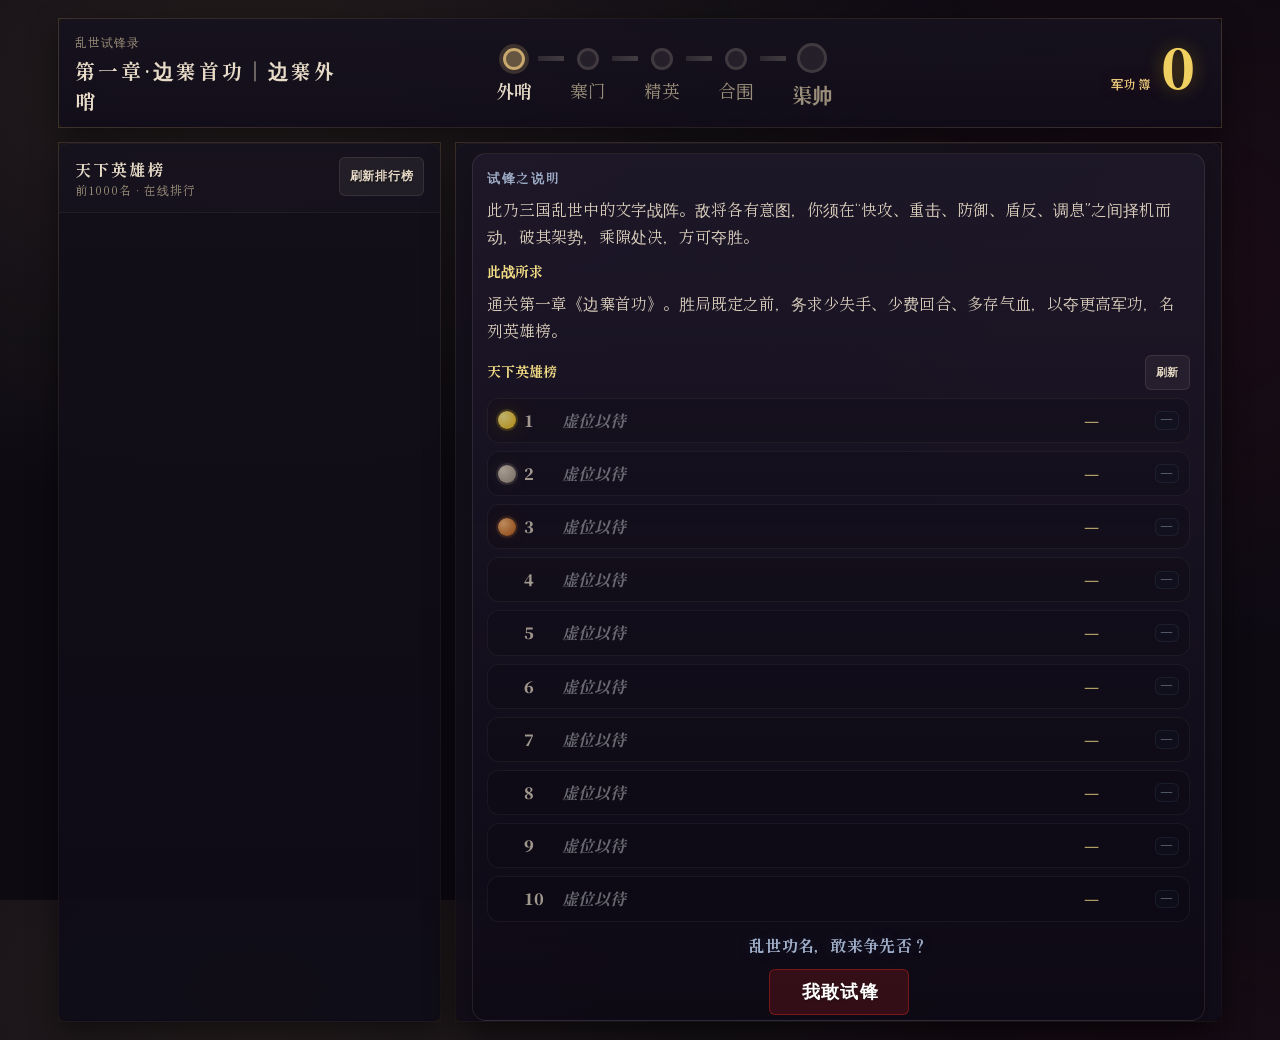
==== battle-game/index.html @ e7fe1e15 "chore: move game into battle-game/, remove rar and root soul system files Made-with: Cursor" ====
<!doctype html>
<html lang="zh-Hans">
  <head>
    <meta charset="UTF-8" />
    <meta name="viewport" content="width=device-width, initial-scale=1.0" />
    <title>第一章·边寨首功</title>
    <link rel="preconnect" href="https://fonts.googleapis.com">
    <link rel="preconnect" href="https://fonts.gstatic.com" crossorigin>
    <link href="https://fonts.googleapis.com/css2?family=Shippori+Mincho:wght@400;500;600;700;800&family=Zen+Antique+Soft&family=Noto+Serif+JP:wght@400;500;600;700;900&display=swap" rel="stylesheet">
    <link rel="stylesheet" href="./style.css" />
  </head>
  <body>
    <div class="app">
      <header class="topbar">
        <div class="topbar-row topbar-row--main">
          <div class="title">
            <div class="kicker">乱世试锋录</div>
            <div id="pageTitle" class="h1">第一章·边寨首功</div>
          </div>
          <div class="topbar-roadmap-merit">
            <nav id="chapterRoadmap" class="chapter-roadmap" aria-label="战斗进度"></nav>
            <div id="runMeritWidget" class="run-merit-widget" aria-live="polite">
              <span class="run-merit-kicker">军功簿</span>
              <span id="runMeritValue" class="run-merit-value">0</span>
              <div id="runMeritHint" class="run-merit-hint" aria-hidden="true"></div>
            </div>
          </div>
        </div>
      </header>

      <!-- 剧情/目标已取消：只保留战斗与成长 -->

      <!-- 标题栏下方的“推进/成长模块”已取消；成长按钮改放在战斗信息内 -->

      <main class="main">
        <section class="left-col" id="leftCol">
          <section class="panel">
            <div class="panel-header panel-header--intro-hero-actions">
              <div class="panel-header-text">
                <div id="battleLogPanelTitle" class="panel-title">阵前纪事</div>
                <div id="battleLogPanelSubtitle" class="panel-subtitle">刀兵往来，瞬息可变</div>
              </div>
              <div class="intro-hero-actions">
                <button
                  id="btnIntroHeroLocate"
                  type="button"
                  class="btn btn-secondary intro-hero-locate"
                  title="重新打开游戏主页以拉取最新排行榜"
                  hidden
                >
                  刷新排行榜
                </button>
                <div id="introHeroLocateMsg" class="intro-hero-locate-msg" aria-live="polite"></div>
              </div>
            </div>
            <div id="battleLog" class="scrollbox" aria-live="polite"></div>
          </section>

          <section id="settlePanelSection" class="panel panel--settle-split">
            <div class="panel-header">
              <div id="settleLogPanelTitle" class="panel-title">战后军报</div>
              <div id="settleLogPanelSubtitle" class="panel-subtitle">功过赏罚</div>
            </div>
            <div class="settle-split">
              <div id="settleLog" class="scrollbox settle-log-half"></div>
              <div class="settle-rank-half">
                <div class="settle-rank-head">
                  <div class="settle-rank-title">天下英雄榜</div>
                </div>
                <div id="settleRank" class="scrollbox settle-rank-list"></div>
              </div>
            </div>
          </section>
        </section>

        <section class="right-col">
          <section id="battleInfoPanel" class="panel battle-info-panel">
            <div
              id="meritGradeUpgradeBanner"
              class="merit-grade-upgrade-banner"
              hidden
              aria-hidden="true"
              role="status"
            ></div>
            <div class="panel-header">
              <div class="panel-title">阵前形势</div>
              <div class="panel-subtitle" id="turnInfo"></div>
            </div>

            <!-- 战功关：战斗中固定显示本战回合；胜利 ending 时兼作飞点读数 -->
            <div id="endingMeritTicker" class="ending-merit-ticker" hidden aria-hidden="true">
              <div class="ending-merit-ticker__row">
                <span class="ending-merit-ticker__label">本战</span>
                <span id="endingMeritFlyAnchor" class="ending-merit-ticker__val-wrap">
                  <span id="endingMeritBattleTurn" class="ending-merit-ticker__val" aria-live="polite">—</span>
                </span>
              </div>
            </div>

            <!-- 第一章通关后：胜利条置于标题下，其下为内嵌结算（替代原全屏战功浮层） -->
            <div id="chapterSettleStack" class="chapter-settle-stack" hidden aria-hidden="true">
              <div id="chapterSettleVictory" class="chapter-settle-victory">
                <div class="chapter-settle-victory-card">
                  <div class="win-accent-bar"></div>
                  <div class="win-kicker">VICTORY</div>
                  <div class="win-text">此战得胜</div>
                </div>
              </div>
              <div id="chapterSettleBody" class="chapter-settle-body">
                <!-- 战功评级 + 此战得分：单卡包裹 -->
                <div id="chapterSettleScoreRow" class="chapter-settle-merit-card">
                  <div id="chapterSettleMeritHero" class="chapter-settle-merit-hero" aria-label="战功评价结果"></div>
                  <div class="chapter-settle-merit-card__score-row">
                    <div class="chapter-settle-score-block">
                      <span class="chapter-settle-label">此战得分</span>
                      <div id="chapterSettleScoreHintWrap" class="chapter-settle-score-hint" hidden aria-live="polite">
                        <span id="chapterSettleScoreHintPrimary" class="chapter-settle-score-hint-primary"></span>
                        <span id="chapterSettleScoreHintBonus" class="chapter-settle-score-hint-bonus" hidden></span>
                      </div>
                    </div>
                    <span id="chapterSettleMeritFlyAnchor" class="chapter-settle-score-fly-anchor">
                      <strong id="chapterSettleScoreVal" class="chapter-settle-score-val">—</strong>
                    </span>
                  </div>
                </div>
                <!-- 武魂（武将名与列传气质） -->
                <div class="chapter-settle-hero chapter-settle-soul-layer" id="chapterSettleHeroBlock"></div>
                <div class="chapter-settle-actions">
                  <button type="button" id="btnChapterSettleReplay" class="btn btn-offense">再战一次</button>
                  <button type="button" id="btnChapterSettleRename" class="btn btn-secondary" title="修改在英雄榜上的昵称">
                    我想改名
                  </button>
                </div>
              </div>
            </div>

            <div id="resolutionLayer" class="resolution-layer" hidden aria-hidden="true">
              <div id="resolutionPrimary" class="resolution-primary">
                <div id="playerActionCapsule" class="resolution-capsule resolution-capsule--player"></div>
                <div id="enemyActionCapsule" class="resolution-capsule resolution-capsule--enemy"></div>
                <div id="resolutionBurst" class="resolution-burst" aria-hidden="true"></div>
                <div id="resolutionLabel" class="resolution-label"></div>
              </div>
              <div id="resolutionSecondary" class="resolution-secondary"></div>
            </div>
            <div id="battleMeritFxLayer" class="battle-merit-fx-layer" hidden aria-hidden="true">
              <div id="battleMeritJudgement" class="battle-merit-judgement"></div>
              <div id="battleMeritDelta" class="battle-merit-delta"></div>
              <div id="battleMeritBreakdown" class="battle-merit-breakdown" aria-hidden="true"></div>
              <div id="battleMeritCombo" class="battle-merit-combo"></div>
              <div id="battleMeritBurst" class="battle-merit-burst"></div>
            </div>

            <div id="introOverlay" class="intro-overlay" hidden>
              <div class="intro-overlay-inner">
                <div class="intro-title">试锋之说明</div>
                <div class="intro-body">
                  <p>此乃三国乱世中的文字战阵。敌将各有意图，你须在“快攻、重击、防御、盾反、调息”之间择机而动，破其架势，乘隙处决，方可夺胜。</p>
                  <div class="intro-sub">此战所求</div>
                  <p>通关第一章《边寨首功》。胜局既定之前，务求少失手、少费回合、多存气血，以夺更高军功，名列英雄榜。</p>
                  <div class="intro-lb-head">
                    <div class="intro-sub">天下英雄榜</div>
                    <div class="intro-lb-refresh">
                      <button
                        id="btnIntroLbRefresh"
                        type="button"
                        class="btn btn-secondary intro-lb-refresh__btn"
                        title="打开主页以更新排行榜"
                      >
                        刷新
                      </button>
                    </div>
                  </div>
                  <div id="introTop3" class="intro-top3" aria-label="英雄榜节选"></div>
                  <div class="intro-dare">乱世功名，敢来争先否？</div>
                  <div class="intro-dare-actions">
                    <button id="btnIntroDare" class="btn btn-offense intro-dare-btn" type="button">我敢试锋</button>
                    <button id="btnIntroContinue" class="btn btn-secondary intro-dare-btn" type="button" hidden>仍以旧名出战</button>
                    <button id="btnIntroNew" class="btn btn-secondary intro-dare-btn" type="button" hidden>另立名号</button>
                  </div>
                </div>
              </div>
            </div>

            <div
              id="nameDialog"
              class="name-dialog-overlay"
              hidden
              role="dialog"
              aria-modal="true"
              aria-labelledby="nameDialogTitle"
            >
              <div class="name-dialog-card">
                <div class="name-dialog-card__texture" aria-hidden="true"></div>
                <button type="button" id="nameDialogClose" class="name-dialog-close" aria-label="关闭">
                  ×
                </button>
                <header class="name-dialog-head">
                  <div class="name-dialog-kicker">名籍</div>
                  <div id="nameDialogTitle" class="name-dialog-title">请留名号</div>
                  <p id="nameDialogSub" class="name-dialog-sub">敢问壮士尊号？</p>
                </header>
                <div class="name-dialog-field">
                  <input
                    id="nameDialogInput"
                    class="name-dialog-input"
                    type="text"
                    placeholder="汉字至多 6 字，字母至多 12 个"
                  />
                </div>
                <div class="name-dialog-actions">
                  <button id="nameDialogOk" class="btn btn-offense name-dialog-ok" type="button">定名</button>
                </div>
              </div>
            </div>

            <div id="growthOverlay" class="growth-overlay" hidden>
              <div class="growth-overlay-inner">
                <div class="growth-title" id="nodeTitle"></div>
                <div class="growth-sub" id="nodeSubtitle"></div>
                <div id="nodeOptions" class="node-options"></div>
              </div>
            </div>

            <div id="battleCombatMain" class="battle-combat-main">
              <div id="battleCombatStage" class="battle-combat-stage">
            <div id="enemyRowWrap" class="enemy-row">
              <div id="enemyCardA" class="fighter-card enemy-card" role="button" tabindex="0" aria-label="选择目标：守卫刀兵甲">
                <div id="enemyRestFxOverlayA" class="rest-fx-overlay" aria-hidden="true"></div>
                <div id="enemyCardFxLayerA" class="card-fx-layer" aria-hidden="true"></div>
                <div id="enemyCardFxTokenA" class="card-fx-token" aria-hidden="true"></div>
                <span id="enemyFieldBadgeA" class="enemy-field-badge"></span>
                <div class="enemy-card-body">
                  <div class="card-title" id="enemyAName"></div>
                  <div class="meters">
                    <div class="meter">
                      <div class="meter-label">HP</div>
                      <div id="eAHpBarWrap" class="meter-bar"><div id="eAHpBar" class="meter-fill"></div></div>
                      <div id="eAHpText" class="meter-text"></div>
                    </div>
                    <div class="meter">
                      <div class="meter-label">失衡</div>
                      <div id="eAStaggerBarWrap" class="meter-bar"><div id="eAStaggerBar" class="meter-fill stagger"></div></div>
                      <div id="eAStaggerText" class="meter-text"></div>
                    </div>
                  </div>
                  <div id="eAFlags" class="flags"></div>
                  <div id="intentAInCard" class="enemy-intent"></div>
                </div>
                <div id="enemyExecuteWrapA" class="enemy-execute-overlay" hidden>
                  <button id="actExecuteA" type="button" class="btn btn-danger btn-execute-on-card">失衡已满！上前处决！</button>
                </div>
              </div>

              <div id="enemyCardB" class="fighter-card enemy-card" role="button" tabindex="0" aria-label="选择目标：守卫刀兵乙">
                <div id="enemyRestFxOverlayB" class="rest-fx-overlay" aria-hidden="true"></div>
                <div id="enemyCardFxLayerB" class="card-fx-layer" aria-hidden="true"></div>
                <div id="enemyCardFxTokenB" class="card-fx-token" aria-hidden="true"></div>
                <span id="enemyFieldBadgeB" class="enemy-field-badge"></span>
                <div class="enemy-card-body">
                  <div class="card-title" id="enemyBName"></div>
                  <div class="meters">
                    <div class="meter">
                      <div class="meter-label">HP</div>
                      <div id="eBHpBarWrap" class="meter-bar"><div id="eBHpBar" class="meter-fill"></div></div>
                      <div id="eBHpText" class="meter-text"></div>
                    </div>
                    <div class="meter">
                      <div class="meter-label">失衡</div>
                      <div id="eBStaggerBarWrap" class="meter-bar"><div id="eBStaggerBar" class="meter-fill stagger"></div></div>
                      <div id="eBStaggerText" class="meter-text"></div>
                    </div>
                  </div>
                  <div id="eBFlags" class="flags"></div>
                  <div id="intentBInCard" class="enemy-intent"></div>
                </div>
                <div id="enemyExecuteWrapB" class="enemy-execute-overlay" hidden>
                  <button id="actExecuteB" type="button" class="btn btn-danger btn-execute-on-card">失衡已满！上前处决！</button>
                </div>
                <div id="enemyWaitingOverlayB" class="enemy-waiting-overlay" aria-hidden="true">
                  <span class="enemy-waiting-overlay__label">未上场</span>
                </div>
              </div>

              <div id="enemyCardC" class="fighter-card enemy-card" hidden role="button" tabindex="0" aria-label="选择目标：敌人丙">
                <div id="enemyRestFxOverlayC" class="rest-fx-overlay" aria-hidden="true"></div>
                <div id="enemyCardFxLayerC" class="card-fx-layer" aria-hidden="true"></div>
                <div id="enemyCardFxTokenC" class="card-fx-token" aria-hidden="true"></div>
                <span id="enemyFieldBadgeC" class="enemy-field-badge"></span>
                <div class="enemy-card-body">
                  <div class="card-title" id="enemyCName"></div>
                  <div class="meters">
                    <div class="meter">
                      <div class="meter-label">HP</div>
                      <div id="eCHpBarWrap" class="meter-bar"><div id="eCHpBar" class="meter-fill"></div></div>
                      <div id="eCHpText" class="meter-text"></div>
                    </div>
                    <div class="meter">
                      <div class="meter-label">失衡</div>
                      <div id="eCStaggerBarWrap" class="meter-bar"><div id="eCStaggerBar" class="meter-fill stagger"></div></div>
                      <div id="eCStaggerText" class="meter-text"></div>
                    </div>
                  </div>
                  <div id="eCFlags" class="flags"></div>
                  <div id="intentCInCard" class="enemy-intent"></div>
                </div>
                <div id="enemyExecuteWrapC" class="enemy-execute-overlay" hidden>
                  <button id="actExecuteC" type="button" class="btn btn-danger btn-execute-on-card">失衡已满！上前处决！</button>
                </div>
              </div>
            </div>

            <div id="dividerAfterEnemies" class="battle-vs-divider" role="separator" aria-label="对阵">
              <span class="battle-vs-divider__line battle-vs-divider__line--enemy" aria-hidden="true"></span>
              <span id="battleMeritFlyAnchor" class="battle-vs-divider__fly-anchor">
                <span id="battleVsTurnLabel" class="battle-vs-divider__vs">VS</span>
              </span>
              <span class="battle-vs-divider__line battle-vs-divider__line--player" aria-hidden="true"></span>
            </div>
            <div class="action-desc" id="actionDesc">—</div>

            <div id="playerRowWrap" class="player-row">
              <div id="playerCard" class="fighter-card">
                <div id="restFxOverlay" class="rest-fx-overlay" aria-hidden="true"></div>
                <div id="playerCardFxLayer" class="card-fx-layer" aria-hidden="true"></div>
                <div id="playerCardFxToken" class="card-fx-token" aria-hidden="true"></div>
                <div id="playerBrokenBanner" class="player-status-banner" hidden>破绽</div>
                <div id="playerDeadBanner" class="player-status-banner player-status-banner--dead" hidden></div>
                <div id="playerMeritTurnWarn" class="player-merit-turn-warn" hidden aria-live="polite"></div>
                <div class="player-card-head">
                  <div class="player-card-id">
                    <span id="playerName" class="player-name"></span><span id="playerLevel" class="fighter-level"></span>
                  </div>
                </div>
                <div class="meters">
                  <div class="meter">
                    <div class="meter-label">HP</div>
                    <div id="pHpBarWrap" class="meter-bar"><div id="pHpBar" class="meter-fill"></div></div>
                    <div id="pHpText" class="meter-text"></div>
                  </div>
                  <div class="meter">
                    <div class="meter-label">失衡</div>
                    <div id="pStaggerBarWrap" class="meter-bar"><div id="pStaggerBar" class="meter-fill stagger"></div></div>
                    <div id="pStaggerText" class="meter-text"></div>
                  </div>
                </div>
                <div id="pFlags" class="flags"></div>
                <div id="playerCardFlavor" class="player-card-flavor">—</div>
              </div>
              <section class="mini-panel skill-icons-panel" aria-label="招式">
                <div class="mini-title">招式</div>
                <div class="skill-icons">
                  <div class="skill-icons-row">
                    <button id="actAttack" class="skill-icon skill-icon--attack btn btn-quick" type="button">快攻</button>
                    <button id="actHeavy" class="skill-icon skill-icon--heavy btn btn-heavy" type="button">重击</button>
                  </div>
                  <div class="skill-icons-row">
                    <button id="actDefend" class="skill-icon skill-icon--defend btn btn-defend" type="button">防御</button>
                    <button id="actBlock" class="skill-icon skill-icon--block btn btn-block" type="button">盾反</button>
                    <button id="actRest" class="skill-icon skill-icon--rest btn btn-rest" type="button">调息</button>
                  </div>
                </div>
              </section>
            </div>

            <div id="growthContinueBar" class="growth-continue-bar" hidden>
              <button id="btnGrowthNextBattle" type="button" class="btn btn-offense growth-next-battle-btn">进入下一场战斗</button>
            </div>

            <div id="preFightStartWrap" class="pre-fight-start" hidden>
              <button id="btnStartBattle" class="btn btn-offense pre-fight-start-btn" type="button">开阵</button>
              <button id="btnRetryBattle" class="btn btn-danger pre-fight-start-btn" type="button" hidden>再战此阵</button>
              <button id="btnLoseBackToMain" class="btn btn-secondary pre-fight-start-btn" type="button" hidden>结算回营</button>
            </div>

            <div id="actionsWrap" class="actions">
              <div class="action-cell">
                <button id="actAttackOld" class="btn btn-quick" type="button">快攻</button>
                <div id="actHintAttack" class="action-effect" aria-hidden="true"></div>
              </div>
              <div class="action-cell">
                <button id="actHeavyOld" class="btn btn-heavy" type="button">重击</button>
                <div id="actHintHeavy" class="action-effect" aria-hidden="true"></div>
              </div>
              <div class="action-cell">
                <button id="actDefendOld" class="btn btn-defend" type="button">防御</button>
                <div id="actHintDefend" class="action-effect" aria-hidden="true"></div>
              </div>
              <div class="action-cell">
                <button id="actBlockOld" class="btn btn-block" type="button">盾反</button>
                <div id="actHintBlock" class="action-effect" aria-hidden="true"></div>
              </div>
              <div class="action-cell">
                <button id="actRestOld" class="btn btn-rest" type="button">调息</button>
                <div id="actHintRest" class="action-effect" aria-hidden="true"></div>
              </div>
            </div>

            <div id="battleWinInline" class="battle-win-inline" hidden aria-hidden="true">
              <div class="battle-win-inline-shell">
                <div id="battleWinInlineVictory" class="battle-win-inline-victory" hidden>
                  <div class="win-card battle-win-inline-card">
                    <div class="win-accent-bar"></div>
                    <div class="win-kicker">VICTORY</div>
                    <div class="win-text">此战得胜</div>
                    <div class="win-divider"></div>
                    <button id="btnWinContinue" class="btn win-claim" type="button">领赏</button>
                    <button id="btnWinClaim" class="btn win-claim" type="button" hidden>录入英雄榜</button>
                  </div>
                </div>
                <div id="winGrowthEmbed" class="win-growth-embed battle-win-inline-growth" hidden>
                  <div class="win-growth-title" id="winGrowthTitle"></div>
                  <div class="win-growth-sub" id="winGrowthSubtitle"></div>
                  <div id="winGrowthOptions" class="win-growth-options node-options"></div>
                </div>
                <div id="battleWinInlineAdvance" class="battle-win-inline-advance" hidden>
                  <button
                    id="btnWinGrowthNextBattle"
                    type="button"
                    class="btn btn-offense battle-win-inline-advance-btn"
                    disabled
                  >
                    奔赴下一阵
                  </button>
                  <div id="winGrowthNextSubtitle" class="battle-win-inline-advance-sub" aria-live="polite"></div>
                </div>
              </div>
            </div>
              </div>

            <div id="dividerBeforeBelowActions" class="panel-divider"></div>
            <div id="belowActionsWrap" class="below-actions">
              <section class="mini-panel">
                <div class="mini-title">战法卷</div>
                <div id="warehouseCards" class="warehouse-cards warehouse-cards--only"></div>
              </section>
              <section id="tipsPanel" class="mini-panel">
                <div class="mini-title mini-title--tips-head">
                  <span>军前提要</span>
                  <label class="beginner-mode-toggle">
                    <input type="checkbox" id="beginnerModeToggle" />
                    <span>初学指引</span>
                  </label>
                </div>
                <div id="tips" class="scrollbox mini"></div>
              </section>
            </div>
            </div>
          </section>
        </section>
      </main>

      <!-- 固定在全屏最上层，勿放在 #battleInfoPanel 内，否则会参与 flex 子项布局、易与 backdrop-filter 叠层干扰战斗区 -->
      <div
        id="bossExecPlayerDramaOverlay"
        class="boss-exec-player-drama-overlay"
        hidden
        aria-hidden="true"
        aria-label="头目处决预告"
      >
        <div class="boss-exec-player-drama-inner">
          <p class="boss-exec-player-drama-line boss-exec-player-drama-line--1" id="bossExecPlayerDramaLine1"></p>
          <p class="boss-exec-player-drama-line boss-exec-player-drama-line--2" id="bossExecPlayerDramaLine2"></p>
        </div>
      </div>
    </div>

    <script src="./supabase-config.js"></script>
    <script src="./leaderboard-online.js"></script>
    <script src="./general_soul_lookup.js"></script>
    <script src="./general_soul_comment.js"></script>
    <script src="./general_soul_lore_105.js"></script>
    <script src="./general_soul_scoring.js"></script>
    <script src="./skill_cards_config.js"></script>
    <script src="./main.js"></script>
  </body>
</html>
---- battle-game/style.css ----
:root{
  --bg:#0d0a12;
  --panel:#16121e;
  --panel2:#110d1a;
  --text:#e8dcc8;
  --muted:#9a8e7a;
  --line:#2d2340;
  --accent:#c9a96e;
  --accent2:#c41e3a;
  --danger:#b91c1c;
  --warn:#d4920a;
  --shadow: 0 10px 30px rgba(0,0,0,.45);
  --radius:10px;
  --mono: "Noto Serif JP", "Shippori Mincho", ui-monospace, SFMono-Regular, Menlo, Monaco, Consolas, "Liberation Mono", "Courier New", monospace;
  --sans: "Shippori Mincho", "Noto Serif JP", "Zen Antique Soft", serif;
  /* 战斗信息面板：战前/战中统一最小高度，避免隐藏卡片区后整体被压扁 */
  --battle-info-panel-min-h: 820px;
  --battle-enemy-slot-h: 296px;
  /* 技能按键悬浮说明：高于战斗区内卡片/提示等；全屏蒙层再高于说明 */
  --z-skill-tooltip: 50000;
  --z-modal-overlay: 60000;
  /* 顶部累计战功悬浮框：全局最高，避免被任意面板遮挡 */
  --z-run-merit-hint: 120000;
  /* 战功评级 7 档：统一动效基准（由 .grade-* 覆盖强弱） */
  --grade-text-shadow: 0 1px 2px rgba(0, 0, 0, 0.45);
  --grade-border-width: 2px;
  --grade-glow-size: 18px;
  --grade-particle-opacity: 0.18;
  --grade-sheen-speed: 3.6s;
  --grade-breathe-speed: 2.8s;
  --grade-burst-scale: 1.06;
  --grade-icon-opacity: 0.16;
}

*{box-sizing:border-box}
html,body{height:100%}
body{
  margin:0;
  font-family:var(--sans);
  background: radial-gradient(1200px 700px at 20% 10%, rgba(201,169,110,.12), transparent 60%),
              radial-gradient(900px 700px at 90% 30%, rgba(196,30,58,.08), transparent 55%),
              var(--bg);
  color:var(--text);
}
/* 全局滚动条：与页面背景同色系，不做高对比跳色 */
html{
  scrollbar-width: thin;
  scrollbar-color: rgba(45,35,64,.78) rgba(13,10,18,.92);
}
*::-webkit-scrollbar{
  width: 10px;
  height: 10px;
}
*::-webkit-scrollbar-track{
  background: rgba(13,10,18,.92);
  border: 1px solid rgba(30,22,45,.6);
  border-radius: 999px;
}
*::-webkit-scrollbar-thumb{
  background: linear-gradient(180deg, rgba(45,35,64,.92), rgba(30,22,48,.9));
  border: 1px solid rgba(80,60,100,.42);
  border-radius: 999px;
}
*::-webkit-scrollbar-thumb:hover{
  background: linear-gradient(180deg, rgba(55,42,78,.94), rgba(40,30,58,.92));
}
*::-webkit-scrollbar-corner{
  background: rgba(13,10,18,.92);
}

.app{
  max-width:1200px;
  margin:0 auto;
  padding:18px;
}

.topbar{
  display:flex;
  flex-direction:column;
  align-items:stretch;
  gap:10px;
  padding:14px 16px 12px;
  background: linear-gradient(180deg, rgba(22,18,30,.92), rgba(17,13,26,.86));
  border:1px solid rgba(232,220,200,.06);
  border-radius: var(--radius);
  box-shadow: var(--shadow);
}
.topbar-row{
  display:flex;
  align-items:center;
  justify-content:space-between;
  gap:16px;
}
.topbar-row--main{
  width:100%;
  display: grid;
  grid-template-columns: auto 1fr;
  column-gap: 16px;
  align-items:flex-start;
}
.title{
  flex:0 0 auto;
  max-width:42%;
  min-width: 280px;
}
/* 标题右侧：进度线 + 累计战功 */
.topbar-roadmap-merit{
  min-width: 0;
  position: relative;
  min-height: 74px;
  padding-right: 156px;
  display:block;
}
.topbar-roadmap-merit .chapter-roadmap{
  width: min(760px, 100%);
  max-width: 100%;
  overflow-x:auto;
  overflow-y:hidden;
  -webkit-overflow-scrolling:touch;
  padding:10px 0 6px;
  margin: 0 auto;
  transform: translateX(120px);
  scrollbar-width: thin;
}
.run-merit-widget{
  flex:0 0 auto;
  position: absolute;
  top: 2px;
  right: 0;
  display:flex;
  flex-direction:row;
  align-items:baseline;
  justify-content:flex-end;
  gap:10px;
  padding:2px 0 0;
  min-width:140px;
  transform: translateX(-10px);
  z-index: calc(var(--z-run-merit-hint) - 1);
}
.run-merit-kicker{
  font-size:12px;
  font-weight:1000;
  letter-spacing:.12em;
  color: #e8c97a;
  text-shadow: 0 0 16px rgba(196,30,58,.22);
  white-space:nowrap;
}
.run-merit-value{
  font-family:var(--mono);
  font-size:56px;
  font-weight:1000;
  line-height:1;
  color: #f0d060;
  text-shadow: 0 0 18px rgba(234,179,8,.35);
  font-variant-numeric: tabular-nums;
  transition: transform .15s ease, color .15s ease;
}
.run-merit-widget--tick{
  animation: run-merit-widget-tick 0.45s ease-out 1;
}
.run-merit-widget--death-penalty-flash{
  overflow: visible;
}
.run-merit-widget--death-penalty-flash::after{
  content: attr(data-penalty-delta);
  position: absolute;
  right: -4px;
  top: -8px;
  font-size: 22px;
  font-weight: 1000;
  font-family: var(--mono);
  font-variant-numeric: tabular-nums;
  color: #f0c4b0;
  text-shadow: 0 0 14px rgba(210,80,80,.45);
  white-space: nowrap;
  pointer-events: none;
  animation: run-merit-penalty-delta-pop 0.4s ease-out 1;
}
@keyframes run-merit-penalty-delta-pop{
  0%{ opacity: 0; transform: translateY(6px) scale(0.92); }
  45%{ opacity: 1; transform: translateY(0) scale(1.06); }
  100%{ opacity: 1; transform: translateY(-3px) scale(1); }
}
@keyframes run-merit-widget-tick{
  0%{ transform: translateX(-10px) scale(1); filter: brightness(1); }
  35%{ transform: translateX(-10px) scale(1.05); filter: brightness(1.12); }
  100%{ transform: translateX(-10px) scale(1); filter: brightness(1); }
}

.run-merit-hint{
  position: absolute;
  right: -6px;
  top: calc(100% + 10px);
  width: min(520px, 62vw);
  max-width: 520px;
  padding: 12px 12px 10px 12px;
  border-radius: 12px;
  border: 1px solid rgba(232,220,200,.10);
  background: linear-gradient(180deg, rgba(17,13,26,.98), rgba(8,5,15,.96));
  box-shadow: 0 18px 50px rgba(0,0,0,.55);
  z-index: var(--z-run-merit-hint);
  opacity: 0;
  transform: translateY(-6px);
  pointer-events: none;
  transition: opacity .14s ease, transform .14s ease;
  text-align: left;
}
.run-merit-widget:hover .run-merit-hint{
  opacity: 1;
  transform: translateY(0);
}
.run-merit-hint .rm-head{
  font-size: 11px;
  letter-spacing: .10em;
  text-transform: uppercase;
  color: rgba(253,230,138,.95);
  font-weight: 900;
  margin-bottom: 6px;
}
.run-merit-hint .rm-head--sp{ margin-top: 10px; }
.run-merit-hint .rm-muted{
  font-size: 12px;
  color: rgba(232,220,200,.78);
  line-height: 1.45;
  margin-bottom: 4px;
}
.run-merit-hint .rm-line{
  display:flex;
  gap:8px;
  margin: 3px 0;
  font-size: 12px;
  line-height: 1.4;
  color: rgba(232,220,200,.92);
}
.run-merit-hint .rm-k{ color: rgba(212,190,138,.90); font-weight: 900; white-space: nowrap; }
.run-merit-hint .rm-v{ color: rgba(232,220,200,.90); }
.run-merit-hint .rm-sum{
  margin-top: 8px;
  font-size: 12px;
  color: rgba(232,220,200,.92);
}
.run-merit-hint .rm-sum--small{ color: rgba(145,148,155,.95); margin-top: 4px; }

/* 左侧：结算日志缩高，下面留一半给英雄榜 */
.panel--settle-split .settle-split{
  display: grid;
  grid-template-rows: 1fr 2fr;
  flex: 1 1 0;
  height: 100%;
  min-height: 0;
}
.panel--settle-split .scrollbox{
  max-height: none;
}
.panel--settle-split .settle-log-half{
  height: 100%;
}
.panel--settle-split .settle-rank-half .scrollbox.settle-rank-list{
  flex: 1 1 0;
  min-height: 0;
  height: auto;
}
.settle-log-half{
  border-bottom: 1px solid rgba(232,220,200,.06);
}
.settle-rank-half{
  display:flex;
  flex-direction:column;
  min-height:0;
}
.settle-rank-head{
  padding: 10px 16px 6px 16px;
  border-bottom: 1px solid rgba(232,220,200,.06);
  background: rgba(0,0,0,.10);
}
.settle-rank-title{
  font-weight: 900;
  letter-spacing: .06em;
}
.settle-rank-top3{
  flex-shrink: 0;
  padding: 6px 0 8px;
  border-bottom: 1px solid rgba(232,220,200,.06);
  background: rgba(0,0,0,.04);
}
.rank-row--live-preview{
  position: relative;
  border: 1px dashed rgba(250,204,21,.5) !important;
  background: linear-gradient(90deg, rgba(234,179,8,.16), rgba(35,28,48,.4)) !important;
  box-shadow: inset 0 0 0 1px rgba(250,204,21,.1), 0 0 20px rgba(234,179,8,.08);
}
.rank-row--live-preview.rank-row--grade-tier-up{
  animation: meritLbGradeTierUp 1.15s ease-out 1;
}
@keyframes meritLbGradeTierUp{
  0%{
    box-shadow: inset 0 0 0 1px rgba(250,204,21,.15), 0 0 0 rgba(253,224,71,0);
    filter: brightness(1);
  }
  35%{
    box-shadow: inset 0 0 0 2px rgba(254,249,195,.55), 0 0 28px rgba(250,204,21,.45);
    filter: brightness(1.12);
  }
  100%{
    box-shadow: inset 0 0 0 1px rgba(250,204,21,.1), 0 0 20px rgba(234,179,8,.08);
    filter: brightness(1);
  }
}

.merit-grade-upgrade-banner{
  position: sticky;
  top: 0;
  z-index: 60;
  margin: 0 0 8px;
  padding: 10px 14px;
  text-align: center;
  font-weight: 900;
  font-size: 15px;
  letter-spacing: 0.14em;
  color: #d8dce8;
  text-shadow: 0 0 20px rgba(142, 219, 255, 0.48);
  background: linear-gradient(90deg, transparent, rgba(142, 219, 255, 0.2), transparent);
  border-bottom: 1px solid rgba(190, 235, 255, 0.42);
  transform: translateY(-8px);
  opacity: 0;
  pointer-events: none;
  transition: transform 0.35s cubic-bezier(0.22, 1, 0.36, 1), opacity 0.35s ease;
}
.merit-grade-upgrade-banner.is-visible{
  transform: translateY(0);
  opacity: 1;
}
.merit-grade-upgrade-banner[hidden]{
  display: none !important;
}
.rank-row--live-preview .rank-score{
  color: #fef08a;
}
.rank-live-badge{
  display: inline-block;
  margin-left: 6px;
  padding: 1px 6px;
  border-radius: 999px;
  font-size: 10px;
  font-weight: 900;
  letter-spacing: .06em;
  vertical-align: middle;
  color: rgba(254,249,195,.95);
  background: rgba(234,179,8,.22);
  border: 1px solid rgba(250,204,21,.35);
}
.rank-live-pill{
  display: inline-flex;
  align-items: center;
  padding: 2px 8px;
  border-radius: 999px;
  font-size: 10px;
  font-weight: 800;
  color: rgba(254,240,138,.95);
  background: rgba(51,65,85,.75);
  border: 1px solid rgba(250,204,21,.28);
}
.rank-num--live.is-rising{
  animation: meritRankRise 0.68s cubic-bezier(0.22,1,0.36,1) 1;
}
@keyframes meritRankRise{
  0%{
    transform: translateY(16px) scale(0.88);
    opacity: 0.4;
    filter: blur(0.5px);
    color: #facc15;
  }
  48%{
    transform: translateY(-5px) scale(1.07);
    opacity: 1;
    filter: none;
    color: #fffef0;
    text-shadow: 0 0 26px rgba(254,249,195,.55), 0 0 40px rgba(250,204,21,.35);
  }
  100%{
    transform: translateY(0) scale(1);
    opacity: 1;
    color: #fef08a;
    text-shadow: 0 0 18px rgba(250,204,21,.35);
  }
}
.scrollbox.settle-rank-list{
  padding-top: 10px;
}
.rank-row{
  display:grid;
  grid-template-columns: 56px minmax(0, 1fr) 84px 74px;
  align-items:center;
  column-gap: 10px;
  padding: 6px 12px;
  border-radius: 10px;
  margin: 0 6px 6px 6px;
  background: rgba(232,220,200,.04);
  border: 1px solid rgba(232,220,200,.06);
}
.rank-left{
  display:flex;
  align-items:center;
  gap:8px;
  min-width: 56px;
}
.rank-num{
  font-family: var(--mono);
  font-weight: 900;
  color: rgba(232,220,200,.9);
}
.rank-name{
  min-width: 0;
  font-size: 13px;
  font-weight: 600;
  color: rgba(232,220,200,.85);
  display:flex;
  align-items: center;
  gap: 8px;
  text-align: left;
}
.rank-name-text{
  min-width: 0;
  overflow: hidden;
  text-overflow: ellipsis;
  white-space: nowrap;
  max-width: 100%;
}
.rank-score{
  min-width: 84px;
  font-family: var(--mono);
  font-weight: 1000;
  font-size: 14px;
  color: #f0d060;
  text-align: left;
}
.rank-grade{
  min-width: 74px;
  font-size: 12px;
  display: flex;
  align-items: center;
  justify-content: flex-start;
  text-align: left;
}
.rank-grade .merit-grade{
  font-size: 11px;
}

/* 左侧天下英雄榜（主界面 intro 的 battleLog / 战斗中 settleRank）：拉宽昵称列，分数靠右，评价只显示档名（无单字圆标） */
.scrollbox.settle-rank-list{
  padding-left: 8px;
  padding-right: 8px;
}
.scrollbox.settle-rank-list .rank-row,
.scrollbox.hero-intro-ranks .rank-row{
  grid-template-columns: 46px minmax(0, 1fr) auto auto;
  column-gap: 6px;
  padding: 6px 6px;
  margin-left: 2px;
  margin-right: 2px;
}
.scrollbox.settle-rank-list .rank-left,
.scrollbox.hero-intro-ranks .rank-left{
  min-width: 46px;
  gap: 6px;
}
.scrollbox.settle-rank-list .rank-score,
.scrollbox.hero-intro-ranks .rank-score{
  min-width: 0;
  text-align: right;
  justify-self: end;
  font-variant-numeric: tabular-nums;
  padding-right: 2px;
}
.scrollbox.settle-rank-list .rank-grade,
.scrollbox.hero-intro-ranks .rank-grade{
  min-width: 0;
  justify-content: flex-end;
}
.scrollbox.settle-rank-list .rank-grade .soul-grade-badge::before,
.scrollbox.hero-intro-ranks .rank-grade .soul-grade-badge::before{
  content: none !important;
  display: none !important;
}
.scrollbox.settle-rank-list .rank-grade .merit-grade.soul-grade-badge,
.scrollbox.hero-intro-ranks .rank-grade .merit-grade.soul-grade-badge{
  gap: 0;
  min-height: 0;
  padding: 2px 8px 3px;
  font-size: 11px;
  letter-spacing: 0.06em;
}
/* 左侧榜：昵称与将魂同一行；勿给昵称 flex-grow，否则会撑满整列将把魂顶到列尾 */
.scrollbox.settle-rank-list .rank-name.rank-name--with-soul,
.scrollbox.hero-intro-ranks .rank-name.rank-name--with-soul{
  flex-wrap: nowrap;
  justify-content: flex-start;
  gap: 2px;
}
.scrollbox.settle-rank-list .rank-name .rank-soul-line,
.scrollbox.hero-intro-ranks .rank-name .rank-soul-line{
  flex: 0 0 auto;
  display: inline-flex;
  align-items: center;
}
.scrollbox.settle-rank-list .rank-name.rank-name--with-soul .rank-name-text,
.scrollbox.hero-intro-ranks .rank-name.rank-name--with-soul .rank-name-text{
  flex: 0 1 auto;
  min-width: 0;
  max-width: 100%;
}
.scrollbox.settle-rank-list .rank-soul-line .intro-top3-soul-name.merit-grade.soul-grade-badge,
.scrollbox.hero-intro-ranks .rank-soul-line .intro-top3-soul-name.merit-grade.soul-grade-badge{
  max-width: min(7.5em, 36vw);
  box-sizing: border-box;
}
.scrollbox.settle-rank-list .rank-soul-line .intro-top3-soul-name.merit-grade--unknown,
.scrollbox.hero-intro-ranks .rank-soul-line .intro-top3-soul-name.merit-grade--unknown{
  max-width: min(7.5em, 36vw);
  display: inline-block;
  overflow: hidden;
  text-overflow: ellipsis;
  white-space: nowrap;
}
.rank-meta{
  display: inline-flex;
  align-items: center;
  gap: 6px;
  margin-left: 0;
  flex: 0 0 auto;
}
.rank-meta .rank-region{
  opacity: .7;
  font-size: 11px;
  color: rgba(154,142,122,.95);
}
.medal{
  display:inline-block;
  width:14px;
  height:14px;
  border-radius: 999px;
  box-shadow: 0 0 0 2px rgba(232,220,200,.10);
}
.medal--gold{
  width:18px;
  height:18px;
  background: radial-gradient(circle at 30% 30%, rgba(254,240,138,1), rgba(234,179,8,1));
  box-shadow: 0 0 0 2px rgba(250,204,21,.22), 0 0 22px rgba(234,179,8,.25);
}
.medal--silver{
  width:16px;
  height:16px;
  background: radial-gradient(circle at 30% 30%, rgba(220,208,188,1), rgba(154,142,122,1));
  box-shadow: 0 0 0 2px rgba(200,188,168,.18), 0 0 14px rgba(154,142,122,.22);
}
.medal--bronze{
  width:15px;
  height:15px;
  background: radial-gradient(circle at 30% 30%, rgba(253,186,116,1), rgba(180,83,9,1));
  box-shadow: 0 0 0 2px rgba(251,146,60,.18), 0 0 14px rgba(180,83,9,.22);
}
.run-merit-value--pulse{
  animation: runMeritValuePulse 0.75s ease-in-out 1;
}
@keyframes runMeritValuePulse{
  0%{ transform: scale(1); color: #f0d060; }
  35%{ transform: scale(1.12); color: #fff7c2; }
  100%{ transform: scale(1); color: #f0d060; }
}
.merit-lb-section{
  margin-top: 14px;
}
.merit-lb-table .merit-lb-date{
  font-size: 11px;
  color: var(--muted);
  text-align: right;
  white-space: nowrap;
}
.top-actions{
  flex:0 0 auto;
}
@media (max-width: 1220px){
  .topbar-row--main{
    display:flex;
    align-items:flex-start;
  }
  .topbar-roadmap-merit{
    min-height: 0;
    padding-right: 0;
    display:flex;
    align-items:flex-start;
    justify-content:space-between;
    gap:14px;
  }
  .run-merit-widget{
    position: relative;
    top: auto;
    right: auto;
    transform: none;
  }
  .topbar-roadmap-merit .chapter-roadmap{
    width: auto;
    flex:1 1 auto;
    margin: 0;
    transform: none;
  }
}
.chapter-roadmap-inner{
  display:flex;
  align-items:center;
  gap:0;
  min-width:min-content;
}
.roadmap-step{
  display:flex;
  flex-direction:column;
  align-items:center;
  gap:10px;
  flex:0 0 auto;
  max-width:160px;
  text-align:center;
  user-select:none;
}
.roadmap-dot{
  width:22px;
  height:22px;
  border-radius:999px;
  background: rgba(232,220,200,.12);
  border:3px solid rgba(232,220,200,.22);
  box-sizing:border-box;
  transition: background .2s, border-color .2s, box-shadow .2s;
}
.roadmap-label{
  font-size:18px;
  line-height:1.2;
  color: var(--muted);
  white-space:normal;
  word-break:keep-all;
}
.roadmap-connector{
  flex:0 0 26px;
  width:26px;
  height:5px;
  margin:0 6px;
  margin-bottom:34px;
  align-self:center;
  background: linear-gradient(90deg, rgba(232,220,200,.12), rgba(232,220,200,.22));
  border-radius:1px;
}
.roadmap-step--done .roadmap-dot{
  background: rgba(196,30,58,.35);
  border-color: rgba(196,30,58,.75);
}
.roadmap-step--done .roadmap-label{
  color: rgba(212,190,138,.85);
}
.roadmap-step--current .roadmap-dot{
  background: rgba(201,169,110,.45);
  border-color: var(--accent);
  box-shadow: 0 0 0 4px rgba(201,169,110,.22);
}
.roadmap-step--current .roadmap-label{
  color: var(--text);
  font-weight:600;
}
.roadmap-step--future .roadmap-dot{
  opacity:.65;
}
/* 头目战：圆点略大于普通战斗节点 */
.roadmap-step--boss .roadmap-dot{
  width:30px;
  height:30px;
  border-width:3px;
}
.roadmap-step--boss .roadmap-label{
  font-size:20px;
  font-weight:800;
}
.roadmap-step--current.roadmap-step--boss .roadmap-dot{
  box-shadow: 0 0 0 4px rgba(201,169,110,.28);
}

.title .kicker{
  font-size:12px;
  letter-spacing:.08em;
  text-transform:uppercase;
  color:var(--muted);
}
.title .h1{
  font-size:20px;
  font-weight:700;
  margin-top:4px;
}

.main{
  margin-top:14px;
  display:grid;
  grid-template-columns: 1fr 2fr;
  gap:14px;
  align-items:stretch;
}
/* 剧情/目标面板已取消 */

.panel{
  background: linear-gradient(180deg, rgba(22,18,30,.90), rgba(17,13,26,.88));
  border:1px solid rgba(232,220,200,.06);
  border-radius: var(--radius);
  box-shadow: var(--shadow);
  overflow:hidden;
}
/* 战斗面板：允许招式悬浮窗溢出圆角区域，避免被 overflow 裁切 */
.panel.battle-info-panel{
  overflow: visible;
}

.battle-info-panel{
  position: relative;
  display: flex;
  flex-direction: column;
  flex: 1 1 auto;
  height: var(--battle-info-panel-min-h);
  min-height: var(--battle-info-panel-min-h);
  max-height: var(--battle-info-panel-min-h);
}
/* 标题界面：不要强制战斗区最小高度，避免「我敢」下方大块空白；由左栏高度拉伸对齐 */
.battle-info-panel.battle-info-panel--intro-title{
  height: calc(var(--battle-info-panel-min-h) + 60px);
  min-height: calc(var(--battle-info-panel-min-h) + 60px);
  max-height: calc(var(--battle-info-panel-min-h) + 60px);
  flex: 0 0 auto;
}
.battle-info-panel.battle-info-panel--intro-title.battle-info-panel--ready .intro-overlay{
  flex: 1 1 auto;
  min-height: 0;
  margin-bottom: 0;
}
/* 仅主界面 ready + intro 态隐藏战斗主区，避免下半区出现空白占位 */
.battle-info-panel.battle-info-panel--intro-title.battle-info-panel--ready #battleCombatMain{
  display: none !important;
}
.battle-info-panel.battle-info-panel--intro-title.battle-info-panel--ready > .panel-header{
  display: none !important;
}
.battle-info-panel > .panel-header{
  flex-shrink: 0;
}

/* 战功关：阵前形势标题下固定展示本战回合；战功飞点汇入右上角军功簿 */
.ending-merit-ticker{
  flex-shrink: 0;
  margin: 0 14px 10px;
  padding: 8px 12px;
  border-radius: 10px;
  border: 1px solid rgba(212, 175, 55, 0.35);
  background: linear-gradient(135deg, rgba(24, 20, 14, 0.92), rgba(36, 30, 22, 0.88));
  box-shadow: 0 0 0 1px rgba(0, 0, 0, 0.35) inset;
  font-size: 13px;
  letter-spacing: 0.02em;
  color: rgba(245, 236, 214, 0.92);
}
.ending-merit-ticker[hidden]{
  display: none !important;
}
.ending-merit-ticker__row{
  display: flex;
  flex-wrap: wrap;
  align-items: baseline;
  gap: 6px;
  justify-content: flex-end;
}
.ending-merit-ticker__label{
  color: rgba(200, 186, 160, 0.85);
  font-size: 12px;
}
/* 固定宽：飞线起点取锚盒中心，避免「3/10→10/10」改宽时跳动 */
.ending-merit-ticker__val-wrap{
  display: inline-flex;
  justify-content: center;
  align-items: center;
  min-width: 4.5rem;
  flex-shrink: 0;
}
.ending-merit-ticker__val{
  font-variant-numeric: tabular-nums;
  font-weight: 600;
  color: #f0e6c8;
  text-shadow: 0 0 12px rgba(212, 175, 55, 0.35);
}

/* 第一章通关 S1：标题下内嵌胜利条 + 结算；隐藏上方交战格，保留战法卷 / 军前提要 */
/* 须覆盖下方 display:flex，否则 [hidden] 在部分浏览器中不生效，通关块会叠在首页 intro 上 */
.chapter-settle-stack[hidden]{
  display: none !important;
}
.chapter-settle-stack--early{
  padding-top: 6px;
  gap: 8px;
}
.chapter-settle-stack--early .chapter-settle-victory-card{
  padding: 8px 12px 10px;
}
.chapter-settle-stack--early .win-kicker{
  margin-bottom: 2px;
  font-size: 9px;
  letter-spacing: 0.14em;
}
.chapter-settle-stack--early .win-text{
  font-size: clamp(15px, 2.6vw, 17px);
  letter-spacing: 0.1em;
}
.chapter-settle-stack{
  flex-shrink: 0;
  display: flex;
  flex-direction: column;
  gap: 12px;
  padding: 10px 12px 14px;
  border-bottom: 1px solid rgba(154,142,122,.12);
  background: linear-gradient(180deg, rgba(17,13,26,.88), rgba(17,13,26,.55));
  transition: border-color 0.28s ease, box-shadow 0.28s ease, background 0.28s ease;
}
/* 战功 7 档挂载在 stack 上时：整段结算区继承金属/鎏光主题（与 .grade-* 变量一致） */
.chapter-settle-stack:is(
  .grade-shenjiang,.grade-feijiang,.grade-mingjiang,.grade-xiaojiang,
  .grade-jianjiang,.grade-yongjiang,.grade-zhanjiang,
  .grade-tianming
){
  border-bottom: 1px solid color-mix(in srgb, var(--grade-main) 26%, rgba(17,13,26,.85));
  background:
    var(--grade-pattern),
    linear-gradient(188deg, color-mix(in srgb, var(--grade-deep) 48%, #10091a) 0%, rgba(17,13,26,.76) 58%, rgba(8,5,15,.55) 100%);
  box-shadow:
    inset 0 1px 0 color-mix(in srgb, var(--grade-sub) 10%, transparent),
    var(--grade-glow);
}
.chapter-settle-victory-card{
  position: relative;
  border-radius: 14px;
  padding: 16px 18px 18px;
  text-align: center;
  background:
    radial-gradient(120% 90% at 50% 0%, rgba(196,30,58,.16), transparent 52%),
    linear-gradient(185deg, rgba(35,28,48,.96), rgba(17,13,26,.9));
  box-shadow: inset 0 1px 0 rgba(232,220,200,.07), 0 12px 32px rgba(0,0,0,.38);
  overflow: hidden;
}
.chapter-settle-stack:is(
  .grade-shenjiang,.grade-feijiang,.grade-mingjiang,.grade-xiaojiang,
  .grade-jianjiang,.grade-yongjiang,.grade-zhanjiang,
  .grade-tianming
) .chapter-settle-victory-card{
  background:
    radial-gradient(120% 95% at 50% -8%, color-mix(in srgb, var(--grade-main) 22%, transparent), transparent 55%),
    linear-gradient(188deg, color-mix(in srgb, var(--grade-deep) 42%, #0e0a18), rgba(17,13,26,.93));
  box-shadow:
    inset 0 1px 0 color-mix(in srgb, var(--grade-sub) 14%, transparent),
    0 14px 38px rgba(0,0,0,.4),
    var(--grade-glow);
}
.chapter-settle-stack:is(
  .grade-shenjiang,.grade-feijiang,.grade-mingjiang,.grade-xiaojiang,
  .grade-jianjiang,.grade-yongjiang,.grade-zhanjiang,
  .grade-tianming
) .win-accent-bar{
  height: 3px;
  background: linear-gradient(
    90deg,
    transparent 0%,
    color-mix(in srgb, var(--grade-main) 70%, transparent) 35%,
    var(--grade-sub) 50%,
    color-mix(in srgb, var(--grade-main) 65%, transparent) 72%,
    transparent 100%
  );
  opacity: 0.95;
}
.chapter-settle-stack:is(
  .grade-shenjiang,.grade-feijiang,.grade-mingjiang,.grade-xiaojiang,
  .grade-jianjiang,.grade-yongjiang,.grade-zhanjiang,
  .grade-tianming
) .win-kicker{
  color: color-mix(in srgb, var(--grade-main) 72%, rgba(220,208,188,.95));
}
.chapter-settle-stack:is(
  .grade-shenjiang,.grade-feijiang,.grade-mingjiang,.grade-xiaojiang,
  .grade-jianjiang,.grade-yongjiang,.grade-zhanjiang,
  .grade-tianming
) .win-text{
  color: var(--grade-sub);
  text-shadow: 0 0 22px color-mix(in srgb, var(--grade-main) 28%, transparent);
}
/* 战功 + 得分：整卡外框（单行横排：左档评 / 右得分） */
.chapter-settle-merit-card{
  display: flex;
  flex-direction: row;
  flex-wrap: wrap;
  align-items: center;
  justify-content: space-between;
  gap: 10px 14px;
  padding: 12px 14px 14px;
  border-radius: 14px;
  text-align: left;
  background: color-mix(in srgb, var(--grade-main) 7%, rgba(0,0,0,.28));
  border: 1px solid color-mix(in srgb, var(--grade-main) 26%, transparent);
  box-shadow:
    inset 0 1px 0 color-mix(in srgb, var(--grade-sub) 9%, transparent),
    inset 0 -1px 0 color-mix(in srgb, var(--grade-deep) 35%, transparent);
}
.chapter-settle-stack:not(:is(
  .grade-shenjiang,.grade-feijiang,.grade-mingjiang,.grade-xiaojiang,
  .grade-jianjiang,.grade-yongjiang,.grade-zhanjiang,
  .grade-tianming
)) .chapter-settle-merit-card{
  background: rgba(0,0,0,.22);
  border-color: rgba(154,142,122,.22);
  box-shadow: inset 0 1px 0 rgba(232,220,200,.04);
}
.chapter-settle-merit-card__score-row{
  display: flex;
  align-items: center;
  justify-content: flex-end;
  gap: 10px 12px;
  flex-wrap: nowrap;
  flex: 1 1 200px;
  min-width: min(100%, 220px);
  margin-top: 0;
  padding-top: 0;
  padding-left: 12px;
  border-top: none;
  border-left: 1px solid color-mix(in srgb, var(--grade-main) 22%, transparent);
}
.chapter-settle-stack:not(:is(
  .grade-shenjiang,.grade-feijiang,.grade-mingjiang,.grade-xiaojiang,
  .grade-jianjiang,.grade-yongjiang,.grade-zhanjiang,
  .grade-tianming
)) .chapter-settle-merit-card__score-row{
  border-left-color: rgba(154,142,122,.16);
}
@media (max-width: 520px){
  .chapter-settle-merit-card__score-row{
    flex: 1 1 100%;
    min-width: 0;
    padding-left: 0;
    border-left: none;
    padding-top: 10px;
    margin-top: 2px;
    border-top: 1px solid color-mix(in srgb, var(--grade-main) 20%, transparent);
    justify-content: space-between;
  }
  .chapter-settle-stack:not(:is(
    .grade-shenjiang,.grade-feijiang,.grade-mingjiang,.grade-xiaojiang,
    .grade-jianjiang,.grade-yongjiang,.grade-zhanjiang,
    .grade-tianming
  )) .chapter-settle-merit-card__score-row{
    border-top-color: rgba(154,142,122,.14);
  }
}
/* 战功评级（内嵌于卡内：不再单独套一层盒子） */
.chapter-settle-merit-hero{
  min-height: 1px;
  flex: 1 1 200px;
  min-width: 0;
}
.chapter-settle-merit-grade-block{
  display: flex;
  flex-direction: row;
  flex-wrap: wrap;
  align-items: center;
  gap: 8px 12px;
  padding: 0;
  border-radius: 0;
  text-align: left;
  background: transparent;
  border: none;
  box-shadow: none;
}
.chapter-settle-merit-grade-kicker{
  flex: 0 0 100%;
  margin: 0 0 -2px;
  font-size: 11px;
  font-weight: 800;
  letter-spacing: 0.22em;
  color: rgba(154,142,122,.92);
}
.chapter-settle-merit-card .chapter-settle-merit-grade-block{
  text-align: left;
}
.chapter-settle-merit-grade-display{
  display: block;
  flex: 0 0 auto;
  margin: 0;
  font-size: clamp(34px, 8vw, 48px);
  font-weight: 950;
  letter-spacing: 0.14em;
  line-height: 1.12;
  color: var(--grade-main);
  text-shadow:
    0 2px 0 color-mix(in srgb, var(--grade-deep) 55%, transparent),
    0 0 28px color-mix(in srgb, var(--grade-main) 38%, transparent);
}
.chapter-settle-merit-card .chapter-settle-merit-grade-display{
  font-size: clamp(22px, 5.2vw, 34px);
  letter-spacing: 0.1em;
}
.chapter-settle-merit-grade-display.merit-grade--unknown{
  font-size: clamp(28px, 6vw, 38px);
  letter-spacing: 0.08em;
  color: rgba(154,142,122,.96);
  text-shadow: none;
}
.chapter-settle-merit-card .chapter-settle-merit-grade-display.merit-grade--unknown{
  font-size: clamp(20px, 4.5vw, 28px);
}
/* 战将档：芽绿铭牌，初成可战（与 --grade-zhanjiang 同步） */
.chapter-settle-stack.grade-zhanjiang .chapter-settle-merit-grade-display.grade-zhanjiang{
  display: inline-block;
  margin-left: auto;
  margin-right: auto;
  padding: 0.12em 0.36em 0.16em;
  border-radius: 12px;
  background: linear-gradient(
    168deg,
    color-mix(in srgb, var(--grade-deep) 90%, #040810),
    color-mix(in srgb, var(--grade-deep) 74%, #0a1818)
  );
  border: 1px solid color-mix(in srgb, var(--grade-main) 45%, rgba(216, 255, 231, 0.38));
  color: var(--grade-sub);
  text-shadow: 0 1px 0 color-mix(in srgb, var(--grade-deep) 88%, #000);
  box-shadow:
    inset 0 1px 0 color-mix(in srgb, var(--grade-main) 32%, transparent),
    0 4px 16px rgba(0, 0, 0, 0.38);
}
.chapter-settle-merit-grade-flavor{
  margin: 0;
  padding: 0 2px 0 0;
  flex: 1 1 120px;
  min-width: 0;
  font-size: 14px;
  line-height: 1.5;
  font-weight: 650;
  font-style: italic;
  color: var(--grade-sub);
  opacity: 0.94;
}
.chapter-settle-merit-card .chapter-settle-merit-grade-flavor{
  font-size: 12px;
  line-height: 1.45;
}
.chapter-settle-stack:not(:is(
  .grade-shenjiang,.grade-feijiang,.grade-mingjiang,.grade-xiaojiang,
  .grade-jianjiang,.grade-yongjiang,.grade-zhanjiang,
  .grade-tianming
)) .chapter-settle-merit-grade-flavor{
  color: rgba(200,188,168,.88);
}
.chapter-settle-stack.grade-zhanjiang
  .chapter-settle-merit-card
  .chapter-settle-merit-grade-display.grade-zhanjiang{
  margin-left: 0;
  margin-right: 0;
}
.chapter-settle-score-block{
  display: flex;
  flex-direction: column;
  gap: 4px;
  min-width: 0;
  flex: 1 1 auto;
}
.chapter-settle-score-hint{
  display: flex;
  flex-direction: column;
  gap: 6px;
  margin: 0;
  max-width: 46ch;
  font-size: 12px;
  font-weight: 650;
  letter-spacing: 0.03em;
  line-height: 1.45;
  color: rgba(200,188,168,.86);
}
.chapter-settle-score-hint-primary{
  display: block;
}
.chapter-settle-score-hint-bonus{
  display: block;
  font-size: 11px;
  font-weight: 700;
  letter-spacing: 0.04em;
  color: rgba(253,230,138,.88);
  line-height: 1.4;
}
.chapter-settle-stack:is(
  .grade-shenjiang,.grade-feijiang,.grade-mingjiang,.grade-xiaojiang,
  .grade-jianjiang,.grade-yongjiang,.grade-zhanjiang,
  .grade-tianming
) .chapter-settle-score-hint{
  color: color-mix(in srgb, var(--grade-sub) 82%, rgba(220,208,188,.95));
}
.chapter-settle-stack:is(
  .grade-shenjiang,.grade-feijiang,.grade-mingjiang,.grade-xiaojiang,
  .grade-jianjiang,.grade-yongjiang,.grade-zhanjiang,
  .grade-tianming
) .chapter-settle-score-hint-bonus{
  color: color-mix(in srgb, var(--grade-sub) 78%, rgba(253,230,138,.95));
}
/* 固定锚盒宽度 + 居中：读数位数变化时几何中心不随对齐方式漂移（飞线取中心点） */
.chapter-settle-score-fly-anchor{
  --settle-score-anchor-w: clamp(6.5rem, 24vw, 9rem);
  display: inline-flex;
  justify-content: center;
  align-items: center;
  box-sizing: border-box;
  width: var(--settle-score-anchor-w);
  min-width: var(--settle-score-anchor-w);
  max-width: var(--settle-score-anchor-w);
  flex: 0 0 var(--settle-score-anchor-w);
}
.chapter-settle-merit-card__score-row .chapter-settle-score-val{
  flex: 0 0 auto;
  padding-top: 1px;
}
.chapter-settle-merit-card__score-row .chapter-settle-score-fly-anchor{
  align-self: center;
}
.chapter-settle-body{
  display: flex;
  flex-direction: column;
  gap: 12px;
}
.chapter-settle-row{
  display: flex;
  align-items: center;
  justify-content: space-between;
  gap: 12px;
  flex-wrap: wrap;
}
.chapter-settle-label{
  font-size: 13px;
  font-weight: 800;
  color: rgba(220,208,188,.88);
  letter-spacing: .08em;
}
.chapter-settle-score-val{
  font-family: var(--mono);
  font-size: clamp(20px, 3.2vw, 26px);
  font-weight: 900;
  font-variant-numeric: tabular-nums;
  color: rgba(253,224,71,.98);
  text-shadow: 0 2px 14px rgba(0,0,0,.45);
}
.merit-fly-particle{
  position: fixed;
  z-index: 10050;
  width: 10px;
  height: 10px;
  border-radius: 50%;
  pointer-events: none;
  will-change: left, top, transform, opacity;
  background: radial-gradient(circle at 30% 26%, #f0e6c8, #fff7c2 38%, #fbbf24 72%, #ea580c 100%);
  box-shadow:
    0 0 8px rgba(254,252,232,.98),
    0 0 18px rgba(250,204,21,.75),
    0 0 28px rgba(245,158,11,.38);
  transition:
    left var(--merit-fly-dur, 272ms) cubic-bezier(0.2, 1, 0.32, 1),
    top var(--merit-fly-dur, 272ms) cubic-bezier(0.2, 1, 0.32, 1),
    opacity 110ms ease-out,
    transform 150ms cubic-bezier(0.28, 1.2, 0.42, 1);
}
/* 三颗连发：中间略亮，两侧略虚，加分更轻快 */
.merit-fly-particle--seq.merit-fly-particle--i0{
  filter: brightness(1.05) saturate(1.05);
}
.merit-fly-particle--seq.merit-fly-particle--i1{
  filter: brightness(1.14) saturate(1.08);
  box-shadow:
    0 0 9px rgba(232,220,200,.95),
    0 0 20px rgba(253,224,71,.88),
    0 0 32px rgba(251,191,36,.42);
}
.merit-fly-particle--seq.merit-fly-particle--i2{
  filter: brightness(1.06) saturate(1.04);
}
.chapter-settle-hero{
  padding: 12px 14px;
  border-radius: 12px;
  background: rgba(0,0,0,.2);
  border: 1px solid rgba(154,142,122,.22);
}
.chapter-settle-hero.chapter-settle-soul-layer{
  border-color: color-mix(in srgb, var(--grade-main) 20%, rgba(154,142,122,.22));
  background:
    linear-gradient(180deg, color-mix(in srgb, var(--grade-main) 6%, transparent), rgba(0,0,0,.18));
  box-shadow: inset 0 1px 0 color-mix(in srgb, var(--grade-sub) 6%, transparent);
}
.chapter-settle-stack:not(:is(
  .grade-shenjiang,.grade-feijiang,.grade-mingjiang,.grade-xiaojiang,
  .grade-jianjiang,.grade-yongjiang,.grade-zhanjiang,
  .grade-tianming
)) .chapter-settle-hero.chapter-settle-soul-layer{
  border-color: rgba(154,142,122,.22);
  background: rgba(0,0,0,.2);
  box-shadow: none;
}
.chapter-settle-soul-layer-kicker{
  font-size: 10px;
  font-weight: 900;
  letter-spacing: 0.2em;
  color: color-mix(in srgb, var(--grade-main) 50%, rgba(220,208,188,.85));
  margin: 0 0 10px;
}
.chapter-settle-soul-layer .soul-showcase{
  margin: 0 0 12px;
  padding: 10px 12px;
  border-radius: 10px;
  border: 1px solid rgba(232,220,200,.08);
  background: rgba(17,13,26,.35);
}
.soul-showcase-row{
  margin: 0 0 6px;
  font-size: clamp(14px, 2.4vw, 16px);
  line-height: 1.45;
  color: rgba(254,252,232,.96);
}
.soul-showcase-row--hero{
  margin-bottom: 0;
}
.soul-showcase-k{
  display: inline-block;
  min-width: 3.2em;
  margin-right: 8px;
  font-size: 11px;
  font-weight: 800;
  letter-spacing: 0.14em;
  color: rgba(154,142,122,.95);
}
.chapter-settle-soul-layer-head{
  margin-bottom: 4px;
}
.chapter-settle-hero-kicker{
  font-size: 11px;
  font-weight: 900;
  letter-spacing: .14em;
  color: rgba(251,191,36,.95);
  margin-bottom: 8px;
}
.chapter-settle-hero-line{
  font-size: 15px;
  font-weight: 900;
  color: rgba(254,252,232,.96);
  margin: 0 0 6px;
  line-height: 1.45;
}
.chapter-settle-hero-name{
  font-size: 13px;
  color: rgba(200,188,168,.9);
  margin: 0 0 8px;
}
.chapter-settle-hero-explain{
  font-size: 13px;
  color: rgba(154,142,122,.95);
  margin: 0;
  line-height: 1.55;
}
.chapter-settle-hero-empty{
  margin: 0;
  font-size: 13px;
  color: rgba(154,142,122,.72);
}
.chapter-settle-soul-hero{
  font-size: clamp(18px, 2.8vw, 22px);
  font-weight: 900;
  color: rgba(254,243,199,.98);
  margin: 0 0 6px;
}
/* 结算内武魂/天命之魂名将名：按阵营着色（底纹与周边文案不变） */
.chapter-settle-soul-hero.soul-name-faction--shu{
  color: #e8c97a;
  text-shadow: 0 0 20px rgba(212,146,10,.38);
}
.chapter-settle-soul-hero.soul-name-faction--wei{
  color: #a8b8d4;
  text-shadow: 0 0 20px rgba(107,130,176,.38);
}
.chapter-settle-soul-hero.soul-name-faction--wu{
  color: #f0c4b0;
  text-shadow: 0 0 20px rgba(210,80,80,.38);
}
.chapter-settle-soul-hero.soul-name-faction--qun{
  color: #fef9c3;
  text-shadow: 0 0 20px rgba(250,204,21,.32);
}
.chapter-settle-soul-hero.soul-name-faction--tianming{
  color: #f0c4b0;
  text-shadow: 0 0 22px rgba(185,28,28,.48);
}
.chapter-settle-soul-trait{
  font-size: 12px;
  color: rgba(212,190,138,.92);
  margin: 0 0 8px;
}
/* 武魂鉴语：仅判气句用金，其余为史笔/评语色 */
.chapter-settle-soul-qi{
  font-size: 13px;
  font-weight: 850;
  color: rgba(250,204,21,.96);
  letter-spacing: 0.04em;
  margin: 0 0 8px;
  line-height: 1.45;
  text-shadow: 0 0 18px rgba(234,179,8,.18);
}
.chapter-settle-soul-behavior{
  margin: 0 0 6px;
  font-size: clamp(15px, 2.6vw, 17px);
  font-weight: 900;
  letter-spacing: 0.05em;
  color: rgba(254,252,232,.96);
  line-height: 1.4;
}
/* 与上方「主行为」轴文案一致时弱化，避免与武将名抢权重 */
.chapter-settle-soul-behavior--echo{
  font-size: clamp(12px, 2vw, 13px);
  font-weight: 650;
  color: rgba(154,142,122,.88);
  letter-spacing: 0.03em;
}
.chapter-settle-soul-anchor{
  font-size: 12px;
  font-weight: 650;
  color: rgba(200,188,168,.93);
  margin: 0 0 8px;
  line-height: 1.55;
  letter-spacing: 0.02em;
}
.chapter-settle-soul-resemble{
  font-size: 12px;
  font-weight: 750;
  color: rgba(220,208,188,.94);
  margin: 0 0 10px;
  line-height: 1.55;
  letter-spacing: 0.03em;
}
.chapter-settle-soul-eval--note{
  font-size: 11px;
  color: rgba(154,142,122,.78);
  font-style: italic;
}
.chapter-settle-soul-hook{
  font-size: 13px;
  font-weight: 800;
  color: rgba(250,204,21,.95);
  letter-spacing: 0.02em;
  margin: 0 0 6px;
  line-height: 1.45;
}
.chapter-settle-soul-trait-one{
  font-size: 12px;
  color: rgba(220,208,188,.92);
  margin: 0 0 8px;
  line-height: 1.5;
}
.chapter-settle-soul-eval{
  font-size: 12px;
  color: rgba(200,188,168,.9);
  margin: 0 0 6px;
  line-height: 1.55;
}
.chapter-settle-soul-poem{
  font-size: 12px;
  color: rgba(160,175,200,.88);
  font-style: italic;
  margin: 0 0 8px;
  line-height: 1.55;
}
.chapter-settle-soul-stats + .soul-skill-capsule{
  margin-top: 12px;
}
.soul-skill-capsule{
  display: inline-flex;
  align-items: center;
  gap: 0;
  margin: 0 0 10px;
  border-radius: 999px;
  overflow: hidden;
  border: 1px solid rgba(212,146,10,.35);
  background: rgba(17,13,26,.65);
  font-size: 12px;
  line-height: 1;
}
.soul-skill-capsule-pre{
  padding: 6px 10px;
  background: rgba(16,185,129,.22);
  color: rgba(212,190,138,.95);
  font-weight: 800;
}
.soul-skill-capsule-name{
  padding: 6px 12px;
  color: rgba(212,190,138,.98);
  font-weight: 700;
}
/* —— 将魂底蕴：五维面板 + 兵种 chip（结算 / 战报共用） —— */
.soul-dossier-panel{
  margin-top: 2px;
}
.chapter-settle-soul-stats .soul-dossier-panel{
  margin-top: 0;
}
.soul-dossier-kicker{
  font-size: 10px;
  font-weight: 850;
  letter-spacing: 0.22em;
  color: rgba(154,142,122,.78);
  margin: 0 0 10px;
  text-indent: 0.1em;
}
.soul-five-panel{
  display: grid;
  grid-template-columns: repeat(5, minmax(0, 1fr));
  gap: 0;
  margin-bottom: 12px;
  padding: 10px 0 12px;
  background: linear-gradient(180deg, rgba(17,13,26,.72), rgba(17,13,26,.42));
  border: 1px solid rgba(212,146,10,.16);
  border-radius: 10px;
  box-shadow: inset 0 1px 0 rgba(232,220,200,.04);
}
.soul-attr-cell{
  display: flex;
  flex-direction: column;
  align-items: center;
  justify-content: flex-start;
  gap: 6px;
  padding: 4px 2px;
  min-width: 0;
  border-right: 1px solid rgba(154,142,122,.14);
  text-align: center;
}
.soul-attr-cell:last-child{
  border-right: none;
}
.soul-attr-cell__name{
  font-size: 10px;
  font-weight: 750;
  letter-spacing: 0.14em;
  color: rgba(154,142,122,.72);
}
.soul-attr-cell__val{
  font-family: var(--mono);
  font-size: clamp(17px, 2.8vw, 20px);
  font-weight: 850;
  line-height: 1.1;
  letter-spacing: 0.02em;
}
.soul-stat-num{
  font-family: var(--mono);
  font-weight: 800;
}
.soul-stat-num--t1{
  color: rgba(200,188,168,.88);
}
.soul-stat-num--t2{
  color: rgba(253,224,71,.88);
  text-shadow: 0 0 12px rgba(234,179,8,.12);
}
.soul-stat-num--t3{
  color: rgba(250,204,21,.94);
  text-shadow: 0 0 14px rgba(234,179,8,.18);
}
.soul-stat-num--t4{
  color: rgba(254,240,138,.98);
  text-shadow: 0 0 16px rgba(250,204,21,.22);
}
.soul-weapon-head{
  display: flex;
  flex-direction: column;
  gap: 8px;
}
.soul-weapon-head__label{
  font-size: 10px;
  font-weight: 750;
  letter-spacing: 0.18em;
  color: rgba(154,142,122,.72);
}
.soul-weapon-chips{
  display: flex;
  flex-wrap: wrap;
  gap: 6px 8px;
  align-items: center;
}
.soul-wp-chip{
  display: inline-flex;
  align-items: center;
  gap: 4px;
  padding: 4px 9px 4px 8px;
  border-radius: 999px;
  font-size: 11px;
  font-weight: 800;
  letter-spacing: 0.06em;
  border: 1px solid rgba(154,142,122,.2);
  background: rgba(17,13,26,.55);
  box-shadow: inset 0 1px 0 rgba(232,220,200,.05);
}
.soul-wp-chip__weapon{
  color: rgba(154,142,122,.88);
  font-weight: 750;
}
.soul-wp-chip__grade{
  font-family: var(--mono);
  min-width: 1em;
  text-align: center;
}
.soul-wp-chip--s{
  border-color: rgba(253,224,71,.45);
  background: linear-gradient(180deg, rgba(120,53,15,.35), rgba(17,13,26,.65));
  box-shadow: inset 0 1px 0 rgba(254,240,138,.12), 0 0 14px rgba(234,179,8,.12);
}
.soul-wp-chip--s .soul-wp-chip__grade{
  color: rgba(254,249,195,.98);
  text-shadow: 0 0 10px rgba(250,204,21,.25);
}
.soul-wp-chip--a{
  border-color: rgba(45,212,191,.38);
  background: linear-gradient(180deg, rgba(15,118,110,.28), rgba(17,13,26,.62));
}
.soul-wp-chip--a .soul-wp-chip__grade{
  color: rgba(153,246,228,.96);
}
.soul-wp-chip--b{
  border-color: rgba(100,116,139,.45);
  background: rgba(17,13,26,.58);
}
.soul-wp-chip--b .soul-wp-chip__grade{
  color: rgba(154,142,122,.95);
}
.soul-wp-chip--c{
  border-color: rgba(71,85,105,.55);
  background: rgba(17,13,26,.62);
}
.soul-wp-chip--c .soul-wp-chip__grade{
  color: rgba(154,142,122,.78);
}
/* 旧版行内兵种（战报等若仍引用） */
.soul-wp-val{
  font-family: var(--mono);
  font-weight: 800;
  color: rgba(200,188,168,.9);
}
.soul-wp-val--s{
  color: rgba(254,249,195,.96);
}
.soul-wp-val--a{
  color: rgba(153,246,228,.95);
}
.soul-wp-val--b{
  color: rgba(154,142,122,.95);
}
.soul-wp-val--c{
  color: rgba(100,116,139,.95);
}
.chapter-settle-soul-overall{
  font-size: 12px;
  color: rgba(160,175,200,.9);
  margin: 0 0 8px;
}
.chapter-settle-soul-stats{
  margin-top: 14px;
  padding-top: 14px;
  border-top: 1px solid rgba(154,142,122,.22);
  font-size: 12px;
  color: rgba(200,188,168,.88);
}
.soul-stat-grid{
  display: grid;
  grid-template-columns: repeat(6, minmax(0, 1fr));
  gap: 6px 8px;
  margin-bottom: 8px;
}
.soul-stat-grid span{
  color: rgba(154,142,122,.85);
  font-size: 11px;
}
.soul-stat-grid b{
  font-family: var(--mono);
  font-weight: 800;
}
.soul-weapon-row{
  display: flex;
  flex-wrap: wrap;
  gap: 6px 12px;
  font-size: 12px;
}
.soul-weapon-row span{
  color: rgba(154,142,122,.75);
  margin-right: 2px;
}
.merit-soul-showcase{
  margin: 6px 0 12px;
  padding: 10px 12px;
  border-radius: 10px;
  border: 1px solid rgba(232,220,200,.08);
  background: rgba(17,13,26,.4);
}
.merit-soul-showcase-row{
  margin: 0 0 6px;
  font-size: 15px;
  line-height: 1.45;
  color: rgba(254,252,232,.96);
}
.merit-soul-showcase-row--hero{
  margin-bottom: 0;
}
.merit-soul-showcase-k{
  display: inline-block;
  min-width: 3.2em;
  margin-right: 8px;
  font-size: 12px;
  font-weight: 800;
  letter-spacing: 0.12em;
  color: rgba(154,142,122,.95);
}
.merit-soul-showcase-v{
  font-weight: 800;
}
.merit-hero-verdict--soul .merit-hero-name{
  font-size: 17px;
  font-weight: 900;
  color: rgba(254,243,199,.98);
  margin: 0;
}
.merit-hero-verdict--soul .merit-hero-name.soul-name-faction--shu{ color: #e8c97a; text-shadow: 0 0 16px rgba(212,146,10,.28); }
.merit-hero-verdict--soul .merit-hero-name.soul-name-faction--wei{ color: #a8b8d4; text-shadow: 0 0 16px rgba(107,130,176,.28); }
.merit-hero-verdict--soul .merit-hero-name.soul-name-faction--wu{ color: #f0c4b0; text-shadow: 0 0 16px rgba(210,80,80,.28); }
.merit-hero-verdict--soul .merit-hero-name.soul-name-faction--qun{ color: #fef9c3; text-shadow: 0 0 16px rgba(250,204,21,.22); }
.merit-hero-verdict--soul .merit-hero-name.soul-name-faction--tianming{ color: #f0c4b0; text-shadow: 0 0 18px rgba(185,28,28,.38); }
.merit-hero-verdict--soul .merit-report-kicker{
  color: rgba(154,142,122,.88);
  font-size: 11px;
  letter-spacing: 0.18em;
}
.merit-soul-qi{
  margin: 4px 0 10px;
  font-size: 15px;
  font-weight: 850;
  color: rgba(250,204,21,.96);
  letter-spacing: 0.04em;
  line-height: 1.45;
}
.merit-soul-behavior-line{
  margin: 0 0 8px;
  font-size: 15px;
  font-weight: 900;
  color: rgba(254,252,232,.96);
  letter-spacing: 0.04em;
  line-height: 1.45;
}
.merit-soul-behavior-line--echo{
  font-size: 13px;
  font-weight: 650;
  color: rgba(154,142,122,.88);
  letter-spacing: 0.03em;
}
.merit-soul-anchor{
  font-size: 13px;
  font-weight: 650;
  color: rgba(200,188,168,.92);
  margin: 0 0 8px;
  line-height: 1.5;
}
.merit-soul-resemble{
  font-size: 13px;
  font-weight: 750;
  color: rgba(220,208,188,.94);
  margin: 0 0 10px;
  line-height: 1.5;
}
.merit-hero-verdict--soul .merit-soul-hook{
  color: rgba(250,204,21,.95);
  font-weight: 800;
}
.merit-hero-verdict--soul .merit-hero-trait-one{
  font-size: 13px;
  color: rgba(220,208,188,.9);
  margin: 0 0 8px;
  line-height: 1.45;
}
.merit-hero-verdict--soul .merit-hero-eval{
  font-size: 13px;
  color: rgba(200,188,168,.9);
  margin: 0 0 6px;
  line-height: 1.5;
}
.merit-hero-verdict--soul .merit-hero-poem-inline{
  font-size: 13px;
  color: rgba(160,175,200,.88);
  font-style: italic;
  margin: 0 0 10px;
  line-height: 1.5;
}
.merit-hero-verdict--soul .merit-soul-cap{
  margin-bottom: 10px;
}
.merit-hero-verdict--soul .merit-hero-trait{
  font-size: 13px;
  color: rgba(212,190,138,.9);
  margin: 0 0 8px;
}
.merit-hero-overall{
  font-size: 13px;
  color: rgba(160,175,200,.92);
  margin: 0 0 6px;
}
.merit-soul-stats{
  margin-top: 12px;
  padding-top: 12px;
  border-top: 1px solid rgba(154,142,122,.22);
  font-size: 12px;
  color: rgba(200,188,168,.88);
}
.merit-soul-stats .soul-dossier-kicker{
  margin-bottom: 8px;
}
.merit-soul-stat-row{
  display: flex;
  flex-wrap: wrap;
  gap: 8px 14px;
  margin-bottom: 6px;
}
.merit-soul-weapon-row{
  font-size: 12px;
  opacity: 0.95;
}
.chapter-settle-actions{
  display: flex;
  gap: 10px;
  flex-wrap: wrap;
  margin-top: 2px;
}
.chapter-settle-actions .btn{
  flex: 1 1 140px;
  min-width: 0;
}
.battle-info-panel.battle-info-panel--chapter1-s1-settle .battle-combat-main > .battle-combat-stage{
  display: none !important;
}

/* 主战斗列：敌我 VS、技能与底部仓库/提示同属一列，便于胜利态只盖住上方交战区 */
.battle-combat-main{
  position: relative;
  display: flex;
  flex-direction: column;
  flex: 1 1 auto;
  min-height: 0;
}
.battle-combat-stage{
  position: relative;
  /* 网格 + 固定敌区槽高：VS/双端线相对舞台顶部的纵向位置恒定，不随下方仓库、提示、战前条等变高而整体上移
     默认按「有敌卡」排版；勿仅用 :has() 定义行高——不支持 :has 时整段规则失效会导致敌区塌缩、VS/我方整体上移 */
  display: grid;
  grid-template-columns: 1fr;
  flex: 1 1 auto;
  min-height: 0;
  grid-template-rows:
    var(--battle-enemy-slot-h, 220px)
    minmax(46px, auto)
    auto
    minmax(140px, auto)
    auto
    minmax(88px, auto)
    auto;
}
/* 战前/成长等：保持轨道占位稳定，不再把敌区/VS 压成 0 高 */
.battle-combat-stage.battle-combat-stage--no-enemy-row{
  grid-template-rows:
    var(--battle-enemy-slot-h, 220px)
    minmax(46px, auto)
    auto
    minmax(140px, auto)
    auto
    minmax(88px, auto)
    auto;
}
.battle-combat-stage > #enemyRowWrap{
  grid-row: 1;
  grid-column: 1;
  align-self: start;
  min-height: var(--battle-enemy-slot-h, 220px);
  max-height: var(--battle-enemy-slot-h, 220px);
  overflow: hidden;
}
.battle-combat-stage > #dividerAfterEnemies{
  grid-row: 2;
  grid-column: 1;
  align-self: center;
}
.battle-combat-stage > #actionDesc{
  grid-row: 3;
  grid-column: 1;
}
.battle-combat-stage > #playerRowWrap{
  grid-row: 4;
  grid-column: 1;
  min-height: 140px;
}
.battle-combat-stage > #growthContinueBar{
  grid-row: 5;
  grid-column: 1;
}
.battle-combat-stage > #preFightStartWrap{
  grid-row: 6;
  grid-column: 1;
}
.battle-combat-stage > #actionsWrap{
  grid-row: 7;
  grid-column: 1;
}
/* 进入战斗后：固定 5 行结构
   1 敌人卡片 2 VS 3 我+技能 4 功能按键 5 仓库+新手提示 */
.battle-info-panel.battle-info-panel--combat-fixed .battle-combat-stage{
  flex: 0 0 auto;
  overflow: hidden;
  grid-template-rows:
    var(--battle-enemy-slot-h, 220px)
    minmax(46px, 46px)
    minmax(168px, auto)
    minmax(104px, 104px) !important;
}
.battle-info-panel.battle-info-panel--combat-fixed .battle-combat-stage.battle-combat-stage--no-enemy-row{
  grid-template-rows:
    var(--battle-enemy-slot-h, 220px)
    minmax(46px, 46px)
    minmax(168px, auto)
    minmax(104px, 104px) !important;
}
.battle-info-panel.battle-info-panel--combat-fixed .battle-combat-stage > #enemyRowWrap{ grid-row: 1; }
.battle-info-panel.battle-info-panel--combat-fixed .battle-combat-stage > #dividerAfterEnemies{ grid-row: 2; }
.battle-info-panel.battle-info-panel--combat-fixed .battle-combat-stage > #playerRowWrap{ grid-row: 3; min-height: 168px; }
.battle-info-panel.battle-info-panel--combat-fixed .battle-combat-stage > #preFightStartWrap{
  grid-row: 4;
  display:flex !important;
  min-height: 104px;
  visibility: visible;
  opacity: 1;
  border: 0;
  background: transparent;
  margin-bottom: 10px;
}
.battle-info-panel.battle-info-panel--combat-fixed .battle-combat-stage > #preFightStartWrap[hidden],
.battle-info-panel.battle-info-panel--combat-fixed .battle-combat-stage > #preFightStartWrap.pre-fight-start--placeholder{
  display:flex !important;
  visibility: hidden;
  opacity: 0;
}
/* 第4行（功能按键槽）与第5行（仓库+提示）强制分轨，避免重叠 */
.battle-info-panel.battle-info-panel--combat-fixed .battle-combat-main > #dividerBeforeBelowActions{
  display: block !important;
  visibility: visible !important;
  margin-top: 18px !important;
}
.battle-info-panel.battle-info-panel--combat-fixed .battle-combat-main > #belowActionsWrap{
  margin-top: -50px !important;
}
/* 战斗态右侧框体相应拉长，给第4/5行足够空间 */
.battle-info-panel.battle-info-panel--combat-fixed{
  height: calc(var(--battle-info-panel-min-h) + 120px);
  min-height: calc(var(--battle-info-panel-min-h) + 120px);
  max-height: calc(var(--battle-info-panel-min-h) + 120px);
}
/* 战斗固定五行下，彻底移除旧说明行“—”的残留 */
.battle-info-panel.battle-info-panel--combat-fixed .battle-combat-stage > #actionDesc{
  display: none !important;
  visibility: hidden !important;
  margin: 0 !important;
  padding: 0 !important;
  min-height: 0 !important;
  height: 0 !important;
}
/* 进入战斗后不再让旧轨道元素参与布局 */
.battle-info-panel.battle-info-panel--combat-fixed .battle-combat-stage > #actionDesc,
.battle-info-panel.battle-info-panel--combat-fixed .battle-combat-stage > #growthContinueBar,
.battle-info-panel.battle-info-panel--combat-fixed .battle-combat-stage > #actionsWrap{
  display: none !important;
}
/* 当玩家区隐藏（如战前/标题/成长某些态）时，仍由底部条自己贴底 */
.battle-combat-main:has(.battle-combat-stage #playerRowWrap[hidden]) > #dividerBeforeBelowActions:not([hidden]){
  margin-top: auto;
}
.battle-combat-main:has(.battle-combat-stage #playerRowWrap[hidden]) > #dividerBeforeBelowActions[hidden] + #belowActionsWrap{
  margin-top: auto;
}
/* 胜利/成长：盖住交战区（不含底部卡片仓库与新手提示） */
.battle-win-inline{
  position: absolute;
  inset: 0;
  z-index: 24;
  display: flex;
  flex-direction: column;
  align-items: center;
  justify-content: center;
  gap: 0;
  padding: 12px 16px;
  box-sizing: border-box;
  overflow: visible;
  -webkit-overflow-scrolling: touch;
  background: transparent;
  border-radius: 0 0 12px 12px;
  pointer-events: none;
}
.battle-win-inline[hidden]{ display: none !important; }
/* 网格子项必须拉伸满格，否则 justify-self:center 会把层宽收成「内容宽度」，弹窗会异常窄 */
.battle-combat-stage > .battle-win-inline{
  grid-column: 1;
  grid-row: 1 / -1;
  justify-self: stretch;
  align-self: stretch;
  width: 100%;
  min-width: 0;
  min-height: 0;
}
/* 单一浮窗外壳：胜利标题 + 三选一 + 进入下一关 共用一层边框与阴影 */
.battle-win-inline-shell{
  width: min(100%, 960px);
  max-width: 960px;
  margin: 0 auto;
  flex-shrink: 0;
  pointer-events: auto;
  display: flex;
  flex-direction: column;
  align-items: stretch;
  border-radius: 16px;
  border: 1px solid rgba(250,204,21,.22);
  background: linear-gradient(180deg, rgba(35,28,48,.92), rgba(17,13,26,.94) 45%, rgba(8,5,15,.92));
  box-shadow: 0 28px 70px rgba(0,0,0,.55);
  overflow: hidden;
}
.battle-win-inline-victory{
  width: 100%;
  margin: 0;
  flex-shrink: 0;
  background: transparent;
  border: 0;
  border-radius: 0;
  box-shadow: none;
}
.battle-win-inline-victory[hidden]{ display: none !important; }
.battle-win-inline-victory .win-card{
  background: transparent;
  border: 0;
  border-radius: 0;
  box-shadow: none;
  padding: 20px 20px 12px;
  animation: none;
}
.battle-win-inline-card{
  margin: 0 auto;
  max-width: 100%;
}
.battle-win-inline-growth{
  width: 100%;
  margin: 0;
  flex: 0 0 auto;
  min-height: auto;
  display: flex;
  flex-direction: column;
  padding: 12px 18px 18px;
  border-radius: 0;
  border: 0;
  border-top: 1px solid rgba(232,220,200,.08);
  background: transparent;
  box-shadow: none;
}
.battle-win-inline-victory[hidden] + .battle-win-inline-growth{
  border-top: 0;
}
.battle-win-inline-growth[hidden]{ display: none !important; }
/* 与 .win-growth-embed 同元素：去掉第二层「独立窗口」皮肤，只保留壳体 */
.battle-win-inline-shell .win-growth-embed.battle-win-inline-growth{
  background: transparent;
  border: 0;
  border-radius: 0;
  box-shadow: none;
  overflow: visible;
}
.battle-win-inline-shell .win-growth-embed.battle-win-inline-growth::before{
  display: none;
}
.battle-win-inline-growth .win-growth-options.node-options{
  flex: 0 1 auto;
  min-height: 0;
  overflow: visible;
}
.battle-win-inline-advance{
  width: 100%;
  margin: 0;
  padding: 12px 18px 18px;
  border: 0;
  border-top: 1px solid rgba(232,220,200,.08);
  border-radius: 0;
  background: transparent;
  box-shadow: none;
  display: flex;
  flex-direction: column;
  align-items: center;
  gap: 10px;
  flex-shrink: 0;
  box-sizing: border-box;
  /* 与可见态按钮+副标题占位一致，避免选卡后高度变化 */
  min-height: 118px;
}
.battle-win-inline-advance[hidden]{ display: none !important; }
/* 已占位、尚未可点：保留布局，隐藏交互与视觉 */
.battle-win-inline-advance--waiting .battle-win-inline-advance-btn,
.battle-win-inline-advance--waiting .battle-win-inline-advance-sub{
  opacity: 0;
  pointer-events: none;
  user-select: none;
}
.battle-win-inline-advance-btn{
  min-width: 220px;
  padding: 14px 18px;
  font-size: 16px;
  font-weight: 950;
  flex-shrink: 0;
}
.battle-win-inline-advance-sub{
  font-size: 15px;
  font-weight: 900;
  letter-spacing: .12em;
  color: rgba(253,230,138,.95);
  text-shadow: 0 0 14px rgba(251,191,36,.28);
  min-height: 1.35em;
  text-align: center;
}

/* 结算前可视化播报层：主交锋 + 副交锋 */
.resolution-layer{
  position: absolute;
  inset: 0;
  z-index: 90;
  display: block;
  pointer-events: none;
  background: linear-gradient(180deg, rgba(8,5,15,.04), rgba(8,5,15,.30) 40%, rgba(8,5,15,.48));
  opacity: 0;
  visibility: hidden;
  transition: opacity 0.12s ease, visibility 0.12s ease;
}
.resolution-layer[hidden]{
  display: none !important;
}
.resolution-layer.is-active{
  opacity: 1;
  visibility: visible;
}
.battle-merit-fx-layer{
  position: absolute;
  inset: 0;
  z-index: 88;
  pointer-events: none;
  display: grid;
  place-items: center;
  opacity: 0;
}
.battle-merit-fx-layer[hidden]{ display: none !important; }
.battle-merit-fx-layer.is-active{ opacity: 1; }
.battle-merit-burst{
  position: absolute;
  left: 50%;
  top: var(--resolution-anchor-y, 50%);
  width: clamp(92px, 10vw, 160px);
  height: clamp(92px, 10vw, 160px);
  border-radius: 999px;
  transform: translate(-50%, -50%) scale(.45);
  opacity: 0;
}
.battle-merit-fx-layer.is-active .battle-merit-burst{
  animation: battleMeritBurstPop var(--battle-merit-ms, 720ms) ease-out both;
}
.battle-merit-judgement,
.battle-merit-delta,
.battle-merit-breakdown,
.battle-merit-combo{
  position: absolute;
  left: 50%;
  transform: translate(-50%, -50%);
  text-align: center;
  user-select: none;
}
.battle-merit-judgement{
  top: calc(var(--resolution-anchor-y, 50%) - 56px);
  white-space: nowrap;
  font-size: clamp(22px, 4vw, 42px);
  font-weight: 1000;
  letter-spacing: .08em;
  text-shadow: 0 4px 16px rgba(0,0,0,.52);
  animation: battleMeritJudgePop var(--battle-merit-ms, 720ms) cubic-bezier(.2,.9,.2,1) both;
}
.battle-merit-delta{
  top: calc(var(--resolution-anchor-y, 50%) - 10px);
  white-space: nowrap;
  font-size: clamp(16px, 2.6vw, 26px);
  font-family: var(--mono);
  font-weight: 900;
  text-shadow: 0 2px 10px rgba(0,0,0,.52);
  animation: battleMeritDeltaFloat var(--battle-merit-ms, 720ms) ease-out both;
}
.battle-merit-breakdown{
  top: calc(var(--resolution-anchor-y, 50%) + 30px);
  width: min(380px, calc(100% - 24px));
  white-space: pre-line;
  line-height: 1.45;
  font-size: clamp(11px, 1.55vw, 14px);
  font-weight: 800;
  letter-spacing: .04em;
  color: rgba(254,243,199,.92);
  text-shadow: 0 1px 8px rgba(0,0,0,.55);
  animation: battleMeritBreakdownFade var(--battle-merit-ms, 720ms) ease-out both;
}
.battle-merit-combo{
  top: calc(var(--resolution-anchor-y, 50%) + 86px);
  white-space: nowrap;
  font-size: clamp(14px, 2.3vw, 28px);
  font-weight: 1000;
  letter-spacing: .08em;
  text-shadow: 0 2px 12px rgba(0,0,0,.52);
  animation: battleMeritComboPop var(--battle-merit-ms, 720ms) ease-out both;
}
.battle-merit-combo.is-x2{ transform: translate(-50%, -50%) scale(1.08); }
.battle-merit-combo.is-x3{ transform: translate(-50%, -50%) scale(1.16); }
.battle-merit-combo.is-x4{ transform: translate(-50%, -50%) scale(1.24); }
.battle-merit-fx-layer.battle-merit--normal .battle-merit-judgement{ color: rgba(254,240,138,.98); }
.battle-merit-fx-layer.battle-merit--normal .battle-merit-delta{ color: rgba(253,224,71,.98); }
.battle-merit-fx-layer.battle-merit--normal .battle-merit-combo{ color: rgba(232,220,200,.95); }
.battle-merit-fx-layer.battle-merit--normal .battle-merit-breakdown{ color: rgba(254,243,199,.88); }
.battle-merit-fx-layer.battle-merit--normal .battle-merit-burst{
  background: radial-gradient(circle at center, rgba(250,204,21,.28), rgba(0,0,0,0) 68%);
}
.battle-merit-fx-layer.battle-merit--gold .battle-merit-judgement{ color: rgba(251,191,36,.98); text-shadow: 0 0 20px rgba(251,191,36,.35), 0 4px 16px rgba(0,0,0,.52); }
.battle-merit-fx-layer.battle-merit--gold .battle-merit-delta{ color: rgba(254,215,170,.98); }
.battle-merit-fx-layer.battle-merit--gold .battle-merit-combo{ color: rgba(254,240,138,.98); }
.battle-merit-fx-layer.battle-merit--gold .battle-merit-breakdown{ color: rgba(254,230,180,.9); }
.battle-merit-fx-layer.battle-merit--gold .battle-merit-burst{
  background: radial-gradient(circle at center, rgba(245,158,11,.34), rgba(0,0,0,0) 70%);
}
.battle-merit-fx-layer.battle-merit--execute .battle-merit-judgement{
  color: rgba(232,220,200,.98);
  text-shadow: 0 0 22px rgba(251,191,36,.48), 0 0 10px rgba(185,28,28,.45);
}
.battle-merit-fx-layer.battle-merit--execute .battle-merit-delta{ color: rgba(254,215,170,.98); }
.battle-merit-fx-layer.battle-merit--execute .battle-merit-combo{ color: rgba(254,240,138,.98); }
.battle-merit-fx-layer.battle-merit--execute .battle-merit-breakdown{ color: rgba(255,237,213,.92); }
.battle-merit-fx-layer.battle-merit--execute .battle-merit-burst{
  background: radial-gradient(circle at center, rgba(185,28,28,.30), rgba(250,204,21,.26) 36%, rgba(0,0,0,0) 72%);
}
.battle-merit-fx-layer.battle-merit--red .battle-merit-judgement{ color: rgba(210,80,80,.98); text-shadow: 0 0 16px rgba(185,28,28,.42), 0 4px 16px rgba(0,0,0,.52); }
.battle-merit-fx-layer.battle-merit--red .battle-merit-delta{ color: rgba(224,160,144,.98); }
.battle-merit-fx-layer.battle-merit--red .battle-merit-combo{ color: rgba(240,196,176,.95); }
.battle-merit-fx-layer.battle-merit--red .battle-merit-breakdown{ color: rgba(254,215,215,.88); }
.battle-merit-fx-layer.battle-merit--red .battle-merit-burst{
  background: radial-gradient(circle at center, rgba(185,28,28,.34), rgba(0,0,0,0) 72%);
}
.battle-merit-fx-layer.battle-merit--strong .battle-merit-judgement{ font-size: clamp(26px, 4.6vw, 48px); }
.battle-merit-fx-layer.battle-merit--strong .battle-merit-delta{ font-size: clamp(18px, 2.9vw, 30px); }
.battle-merit-fx-layer.battle-merit--strong .battle-merit-breakdown{ font-size: clamp(12px, 1.7vw, 15px); }
.battle-merit-fx-layer.battle-merit--strong .battle-merit-combo{ top: calc(var(--resolution-anchor-y, 50%) + 94px); }
@keyframes battleMeritBurstPop{
  0%{ transform: translate(-50%, -50%) scale(.45); opacity: 0; }
  22%{ opacity: .92; }
  62%{ opacity: .28; transform: translate(-50%, -50%) scale(1.04); }
  100%{ transform: translate(-50%, -50%) scale(1.22); opacity: 0; }
}
@keyframes battleMeritJudgePop{
  0%{ opacity: 0; transform: translate(-50%, -50%) scale(.7); }
  22%{ opacity: 1; transform: translate(-50%, -50%) scale(1.08); }
  72%{ opacity: 1; transform: translate(-50%, -50%) scale(1); }
  100%{ opacity: 0; transform: translate(-50%, -50%) scale(1); }
}
@keyframes battleMeritDeltaFloat{
  0%{ opacity: 0; transform: translate(-50%, calc(-50% - 8px)); }
  20%{ opacity: 1; transform: translate(-50%, -50%); }
  72%{ opacity: 1; transform: translate(-50%, calc(-50% - 4px)); }
  100%{ opacity: 0; transform: translate(-50%, calc(-50% - 12px)); }
}
@keyframes battleMeritBreakdownFade{
  0%{ opacity: 0; transform: translate(-50%, calc(-50% + 6px)); }
  18%{ opacity: 1; transform: translate(-50%, -50%); }
  72%{ opacity: 1; transform: translate(-50%, -50%); }
  100%{ opacity: 0; transform: translate(-50%, calc(-50% - 6px)); }
}
@keyframes battleMeritComboPop{
  0%{ opacity: 0; transform: translate(-50%, -50%) scale(.86); }
  18%{ opacity: 1; transform: translate(-50%, -50%) scale(1); }
  72%{ opacity: 1; transform: translate(-50%, -50%) scale(1); }
  100%{ opacity: 0; transform: translate(-50%, -50%) scale(1); }
}
.resolution-primary{
  position: absolute;
  left: 50%;
  top: var(--resolution-anchor-y, 50%);
  transform: translate(-50%, -50%);
  display: grid;
  grid-template-columns: 1fr 30px 1fr;
  align-items: center;
  gap: 10px;
  width: min(760px, calc(100% - 20px));
  min-height: 88px;
}
/* 对撞动画时隐藏 VS 线但保留占位（勿 display:none，否则我方卡与加成面板上移） */
.battle-info-panel.is-resolving #dividerAfterEnemies{
  visibility: hidden;
  pointer-events: none;
}
/* 战功得分弹层出现时：隐藏 VS 字与线，避免与「得势」等叠字（类名由 main.js 在战功弹层显示期间切换） */
.battle-info-panel.battle-info-panel--merit-fx-active .battle-combat-stage > #dividerAfterEnemies{
  opacity: 0;
  pointer-events: none;
}
.resolution-capsule{
  display: inline-flex;
  align-items: center;
  justify-content: center;
  padding: 8px 16px;
  border-radius: 999px;
  border: 1px solid rgba(232,220,200,.14);
  background: rgba(232,220,200,.08);
  font-weight: 900;
  font-size: 15px;
  letter-spacing: .06em;
  min-height: 38px;
  white-space: nowrap;
  text-shadow: 0 1px 2px rgba(8,5,15,.5);
}
.resolution-capsule--player{
  grid-column: 1;
  justify-self: end;
  transform: translateX(-40vw);
  opacity: 0;
}
.resolution-capsule--enemy{
  grid-column: 3;
  justify-self: start;
  transform: translateX(40vw);
  opacity: 0;
}
.resolution-layer.is-active.resolution-layer--clash .resolution-capsule--player{
  animation: resolutionFromLeft .32s cubic-bezier(.2,.9,.2,1) both;
}
.resolution-layer.is-active.resolution-layer--clash .resolution-capsule--enemy{
  animation: resolutionFromRight .32s cubic-bezier(.2,.9,.2,1) both;
}
/* 碰撞段：防御/盾反胶囊也参与展示，便于看清双方当前交锋关系 */
/* 对撞层玩家侧：与主行动栏同色（快攻浅红 / 重击深红 / 防御蓝 / 盾反黄 / 调息绿） */
.resolution-capsule--player.battle-clash-chip--quick{
  color: rgba(240,210,186,.98);
  border-color: rgba(200,100,120,.55);
  background: rgba(196,50,60,.18);
}
.resolution-capsule--player.battle-clash-chip--heavy{
  color: rgba(240,196,176,.98);
  border-color: rgba(180,30,30,.58);
  background: rgba(127,29,29,.32);
}
.resolution-capsule--player.battle-clash-chip--defend{
  color: rgba(168,184,212,.98);
  border-color: rgba(80,100,160,.48);
  background: rgba(80,100,160,.18);
}
.resolution-capsule--player.battle-clash-chip--block{
  color: rgba(254,240,138,.98);
  border-color: rgba(234,179,8,.52);
  background: rgba(161,98,7,.22);
}
.resolution-capsule--player.battle-clash-chip--rest{
  color: rgba(232,201,122,.98);
  border-color: rgba(196,30,58,.48);
  background: rgba(196,30,58,.16);
}
.resolution-capsule--player.battle-clash-chip--execute{
  color: rgba(254,215,170,.98);
  border-color: rgba(245,158,11,.52);
  background: linear-gradient(180deg, rgba(185,28,28,.28), rgba(185,28,28,.24));
  box-shadow: 0 0 18px rgba(185,28,28,.22);
}
/* 多段对撞里非招式侧的「我」：低对比中性胶囊 */
.resolution-capsule--player.battle-clash-chip--me{
  color: rgba(220,208,188,.95);
  border-color: rgba(154,142,122,.42);
  background: rgba(154,142,122,.14);
}
/* 调息回合对撞：本段无出手意图，仅占位与敌意图对撞（非调息色、非「我」侧袭） */
.resolution-capsule--player.battle-clash-chip--neutral-intent{
  min-width: 3rem;
  min-height: 1.35em;
  color: rgba(154,142,122,.35);
  border-style: dashed;
  border-color: rgba(100,116,139,.38);
  background: rgba(17,13,26,.35);
  box-shadow: none;
}
/* 防御/盾反为全体对策：不展示“我方 vs 单敌”对撞胶囊，仅保留敌方侧 */
.resolution-capsule--player.battle-clash-chip--none{
  opacity: 0;
  border-color: transparent;
  background: transparent;
  box-shadow: none;
}
.resolution-capsule--enemy.intent-quick{
  color: rgba(240,210,186,.98);
  border-color: rgba(200,100,120,.52);
  background: rgba(196,50,60,.16);
}
.resolution-capsule--enemy.intent-heavy{
  color: rgba(240,196,176,.98);
  border-color: rgba(180,30,30,.55);
  background: rgba(127,29,29,.28);
}
.resolution-capsule--enemy.intent-defend{
  color: rgba(168,184,212,.98);
  border-color: rgba(80,100,160,.48);
  background: rgba(80,100,160,.18);
}
.resolution-capsule--enemy.intent-block{
  color: rgba(254,240,138,.98);
  border-color: rgba(234,179,8,.5);
  background: rgba(161,98,7,.2);
}
.resolution-capsule--enemy.intent-rest{
  color: rgba(232,201,122,.98);
  border-color: rgba(196,30,58,.48);
  background: rgba(196,30,58,.16);
}
/* 破绽：本段不与敌方意图药丸对撞，仅表示「破绽」状态 */
.resolution-capsule--enemy.intent-broken{
  color: rgba(251,182,206,.98);
  border-color: rgba(192,144,160,.55);
  background: rgba(192,144,160,.16);
  box-shadow: 0 0 18px rgba(192,144,160,.22);
}
/* 双方均破绽对撞：敌方侧为「击溃」（非破绽文案） */
.resolution-capsule--enemy.intent-rout{
  color: rgba(254,215,170,.98);
  border-color: rgba(234,88,12,.52);
  background: rgba(154,52,18,.22);
  box-shadow: 0 0 16px rgba(249,115,22,.28);
}
.resolution-burst{
  grid-column: 2;
  justify-self: center;
  width: 14px;
  height: 14px;
  border-radius: 50%;
  background: rgba(251,191,36,.75);
  box-shadow: none;
  transform: scale(0);
  opacity: 0;
}
.resolution-layer.is-active.resolution-layer--clash .resolution-burst{
  animation: resolutionBurst .52s ease-out .16s both;
}
/* 调息多敌：第一段仅自己调息，不显示敌方与爆点 */
.resolution-layer.is-active.resolution-layer--clash.resolution-layer--solo-intro .resolution-primary{
  grid-template-columns: 1fr;
  justify-items: center;
}
.resolution-layer.is-active.resolution-layer--clash.resolution-layer--solo-intro .resolution-capsule--player{
  grid-column: 1;
  justify-self: center;
  animation: resolutionSoloIn .36s cubic-bezier(.2,.85,.2,1) both;
}
.resolution-layer.is-active.resolution-layer--clash.resolution-layer--solo-intro .resolution-capsule--enemy,
.resolution-layer.is-active.resolution-layer--clash.resolution-layer--solo-intro .resolution-burst{
  display: none !important;
}
@keyframes resolutionSoloIn{
  from{
    opacity: 0;
    transform: scale(.88);
    filter: blur(1px);
  }
  to{
    opacity: 1;
    transform: scale(1);
    filter: none;
  }
}
@keyframes resolutionBurst{
  0%{
    transform: scale(0);
    opacity: 0;
    box-shadow: 0 0 0 0 rgba(251,191,36,0);
  }
  40%{
    opacity: 1;
    transform: scale(1);
    box-shadow: 0 0 32px 14px rgba(251,191,36,.55), 0 0 12px 4px rgba(248,250,252,.35);
  }
  100%{
    transform: scale(2.4);
    opacity: 0;
    box-shadow: 0 0 0 0 rgba(251,191,36,0);
  }
}
.resolution-label{
  position: absolute;
  left: 50%;
  bottom: -26px;
  transform: translateX(-50%);
  font-size: 13px;
  font-weight: 900;
  letter-spacing: .18em;
  text-indent: .18em;
  color: rgba(253,230,138,.98);
  text-shadow: 0 0 16px rgba(251,191,36,.38);
  opacity: 0;
  pointer-events: none;
}
/* 第一段：只播对撞，不显示结果字 */
.resolution-layer.is-active.resolution-layer--clash .resolution-label{
  visibility: hidden;
  animation: none;
}
/* 第二段：结果字居中放大 */
.resolution-layer.is-active.resolution-layer--result .resolution-primary{
  display: flex;
  flex-direction: column;
  align-items: center;
  justify-content: center;
  gap: 10px;
  grid-template-columns: unset;
  min-height: 96px;
}
.resolution-layer.is-active.resolution-layer--result .resolution-capsule,
.resolution-layer.is-active.resolution-layer--result .resolution-burst{
  display: none !important;
}
/* 结算大字默认即「状态1」字号；多段时由 step-2/3 再放大 */
.resolution-layer.is-active.resolution-layer--result .resolution-label{
  position: static;
  left: auto;
  bottom: auto;
  text-indent: 0;
  visibility: visible;
  opacity: 1;
  font-size: clamp(18px, 3.3vw, 27px);
  letter-spacing: .16em;
}
/* 与「状态1」同档弹跳（单段结算仅 .pop 即可；多段首帧另加 .step-1 语义一致） */
.resolution-layer.is-active.resolution-layer--result .resolution-label.resolution-label--pop{
  animation: resolutionLabelPop .42s cubic-bezier(.2,.85,.2,1) both;
}
/* 多段结算字阶梯：状态 2/3 再放大、弹跳更长 */
.resolution-layer.is-active.resolution-layer--result .resolution-label.resolution-label--pop.resolution-label--step-2{
  animation: resolutionLabelPop .64s cubic-bezier(.2,.85,.2,1) both;
  font-size: clamp(24px, 4.4vw, 38px);
  letter-spacing: .2em;
}
.resolution-layer.is-active.resolution-layer--result .resolution-label.resolution-label--pop.resolution-label--step-3{
  animation: resolutionLabelPop .88s cubic-bezier(.2,.85,.2,1) both;
  font-size: clamp(31px, 5.5vw, 52px);
  letter-spacing: .24em;
}
/* 原「副交锋」条已取消：多目标改由多段对拼动画逐人播放 */
.resolution-secondary{
  display: none !important;
}
.resolution-side-result{
  padding: 5px 10px;
  border-radius: 999px;
  border: 1px solid rgba(232,220,200,.14);
  background: rgba(17,13,26,.80);
  font-size: 12px;
  font-weight: 800;
  letter-spacing: .04em;
  color: rgba(232,220,200,.95);
}
.resolution-outcome-hit .resolution-label,
.resolution-side-result.resolution-outcome-hit{ color: #e0a090; }
.resolution-outcome-blocked .resolution-label,
.resolution-side-result.resolution-outcome-blocked{ color: #8a9cc4; }
.resolution-outcome-mitigated .resolution-label,
.resolution-side-result.resolution-outcome-mitigated{ color: #fdba74; }
.resolution-outcome-press_defense .resolution-label,
.resolution-side-result.resolution-outcome-press_defense{ color: #f97316; }
.resolution-outcome-counter .resolution-label,
.resolution-side-result.resolution-outcome-counter{ color: #fde68a; }
.resolution-outcome-interrupted .resolution-label,
.resolution-side-result.resolution-outcome-interrupted{ color: #fcd34d; }
.resolution-outcome-whiff .resolution-label,
.resolution-side-result.resolution-outcome-whiff{ color: #d4be8a; }
.resolution-outcome-rest .resolution-label,
.resolution-side-result.resolution-outcome-rest{ color: #e8c97a; }
.resolution-outcome-trade .resolution-label,
.resolution-side-result.resolution-outcome-trade{ color: #d0b8a0; }
.resolution-outcome-flanked .resolution-label,
.resolution-side-result.resolution-outcome-flanked{ color: #c090b8; }
.resolution-outcome-blood_trade .resolution-label,
.resolution-side-result.resolution-outcome-blood_trade{ color: #c86070; }
/* 换血且先手击杀：第二段「先手！」强调 */
.resolution-label.resolution-label--first-strike{
  color: #f0d060;
  text-shadow: 0 0 14px rgba(250,204,21,.38);
}
/* 换血且将敌打入破绽：第二段「崩了！」强调 */
.resolution-label.resolution-label--enemy-break{
  color: #d0b8a0;
  text-shadow: 0 0 14px rgba(192,144,160,.4);
}
/* 本段击杀：第二段「击杀！」强调（换血先杀 / 命中·打断·压制等决胜） */
.resolution-label.resolution-label--lethal-kill{
  color: #fb923c;
  text-shadow: 0 0 16px rgba(251,146,60,.55);
}
.resolution-outcome-execute .resolution-label,
.resolution-side-result.resolution-outcome-execute{ color: #fdba74; }
.resolution-outcome-dual_broken .resolution-label,
.resolution-side-result.resolution-outcome-dual_broken{ color: #90c8d0; }
.resolution-capsule--player.intent-broken{
  color: rgba(251,182,206,.98);
  border-color: rgba(192,144,160,.55);
  background: rgba(192,144,160,.16);
  box-shadow: 0 0 18px rgba(192,144,160,.22);
}
/* 仅我方破绽（敌未破绽）：对撞状态2 */
.resolution-capsule--player.intent-broken.resolution-player-broken--lv2{
  box-shadow: 0 0 14px rgba(192,144,160,.32);
  border-color: rgba(192,144,160,.62);
}
/* 双方均破绽：对撞状态3（我方破绽） */
.resolution-capsule--player.intent-broken.resolution-player-broken--lv3{
  box-shadow: 0 0 22px rgba(236,72,153,.42);
  border-color: rgba(219,39,119,.55);
  background: rgba(190,24,93,.14);
}
.resolution-layer.is-execute.resolution-layer--clash .resolution-burst{
  animation-duration: .68s;
}
@keyframes resolutionFromLeft{
  from{ transform: translateX(-40vw); opacity: .35; filter: blur(1px); }
  to{ transform: translateX(0); opacity: 1; filter: none; }
}
@keyframes resolutionFromRight{
  from{ transform: translateX(40vw); opacity: .35; filter: blur(1px); }
  to{ transform: translateX(0); opacity: 1; filter: none; }
}
@keyframes resolutionLabelPop{
  0%{
    opacity: 0;
    transform: scale(.45);
    filter: blur(2px);
  }
  55%{
    opacity: 1;
    transform: scale(1.06);
    filter: none;
  }
  100%{
    opacity: 1;
    transform: scale(1);
    filter: none;
  }
}
@media (prefers-reduced-motion: reduce){
  .resolution-layer.is-active.resolution-layer--clash .resolution-capsule--player,
  .resolution-layer.is-active.resolution-layer--clash .resolution-capsule--enemy,
  .resolution-layer.is-active.resolution-layer--clash .resolution-burst,
  .resolution-layer.is-active.resolution-layer--clash.resolution-layer--solo-intro .resolution-capsule--player,
  .resolution-label.resolution-label--pop{
    animation: none !important;
  }
  .resolution-capsule--player,
  .resolution-capsule--enemy{
    transform: none !important;
    opacity: 1 !important;
    filter: none !important;
  }
}

/* 战前准备：隐藏敌我卡片区；保留说明行、开始战斗、招式与相克/提示 */
.battle-info-panel.battle-info-panel--ready{
  display: flex;
  flex-direction: column;
}
.battle-info-panel.battle-info-panel--ready .intro-overlay{
  flex: 1 1 auto;
  min-height: 0;
  overflow: auto;
  margin: 10px 16px 12px;
}
.battle-info-panel.battle-info-panel--ready > .panel-header{
  flex-shrink: 0;
}
.battle-info-panel.battle-info-panel--ready .pre-fight-start{
  display: flex;
  justify-content: center;
  align-items: center;
  /* 与战中同一槽位：保留与普通态一致的上边框与内边距，避免垂直错位 */
  padding: 16px 16px 6px 16px;
}
/* 战前：敌我卡片区完全隐藏，避免与玩法简介叠加后出现大面积空白 */
.battle-info-panel.battle-info-panel--ready #enemyRowWrap,
.battle-info-panel.battle-info-panel--ready #dividerAfterEnemies,
.battle-info-panel.battle-info-panel--ready #playerRowWrap{
  visibility: hidden;
  pointer-events: none;
}

/* B1：开始战斗后上场动画（我方先，再敌人依次；自左向右展开） */
@keyframes b1CardEnter {
  from{
    opacity: 0;
    transform: translateX(-40px);
  }
  to{
    opacity: 1;
    transform: translateX(0);
  }
}

/* B1 未上场乙：全程保持 70% 缩放入场，避免先大图再缩小 */
@keyframes b1CardEnterWaitingSmall {
  from{
    opacity: 0;
    transform: translateX(-40px) scale(.7);
  }
  to{
    opacity: 1;
    transform: translateX(0) scale(.7);
  }
}
.battle-info-panel.battle-entrance-b1{
  overflow: visible;
}
.battle-info-panel.battle-entrance-b1 #playerCard.fighter-card{
  animation: b1CardEnter 0.44s cubic-bezier(.18,.85,.22,1) both;
  animation-delay: 0s;
}
.battle-info-panel.battle-entrance-b1 #enemyCardA.enemy-card{
  animation: b1CardEnter 0.44s cubic-bezier(.18,.85,.22,1) both;
  animation-delay: 0.36s;
}
.battle-info-panel.battle-entrance-b1 #enemyCardB.enemy-card{
  animation: b1CardEnter 0.44s cubic-bezier(.18,.85,.22,1) both;
  animation-delay: 0.72s;
}
.battle-info-panel.battle-entrance-b1.b1-waiting-card-small #enemyCardB.enemy-card.waiting{
  will-change: transform;
  animation: b1CardEnterWaitingSmall 0.44s cubic-bezier(.18,.85,.22,1) both;
  animation-delay: 0.72s;
}
.battle-info-panel.battle-entrance-b1 #enemyCardC.enemy-card:not([hidden]){
  animation: b1CardEnter 0.44s cubic-bezier(.18,.85,.22,1) both;
  animation-delay: 1.08s;
}
@media (prefers-reduced-motion: reduce){
  .battle-info-panel.battle-entrance-b1 #playerCard.fighter-card,
  .battle-info-panel.battle-entrance-b1 #enemyCardA.enemy-card,
  .battle-info-panel.battle-entrance-b1 #enemyCardB.enemy-card,
  .battle-info-panel.battle-entrance-b1 #enemyCardC.enemy-card{
    animation: none;
    opacity: 1;
    transform: none;
  }
  .battle-info-panel.battle-entrance-b1.b1-waiting-card-small #enemyCardB.enemy-card.waiting{
    transform: scale(.7);
    transform-origin: top center;
  }
}

.death-overlay{
  position:absolute;
  inset:0;
  background: rgba(0,0,0,.72);
  backdrop-filter: blur(4px);
  display:flex;
  align-items:center;
  justify-content:center;
  z-index: calc(var(--z-modal-overlay) + 2);
}
.death-overlay[hidden]{ display:none; }
.death-overlay-inner{
  text-align:center;
  padding:24px 18px;
}
.death-text{
  font-size:104px;
  font-weight: 1000;
  letter-spacing: .15em;
  color: #c82030;
  text-shadow: 0 0 22px rgba(185,28,28,.35);
  margin-bottom: 14px;
}
.death-retry{
  min-width: 160px;
  padding: 12px 14px;
  font-size: 15px;
  font-weight: 900;
}

.win-overlay{
  margin: 10px 16px 12px;
  text-align:center;
  flex-shrink: 0;
}
.win-overlay[hidden]{ display:none; }
.win-overlay-inner{
  display:flex;
  flex-direction:column;
  align-items:stretch;
  gap: 10px;
  max-height: min(72vh, 920px);
  overflow-y: auto;
  overflow-x: hidden;
  -webkit-overflow-scrolling: touch;
}
.win-growth-embed{
  width:100%;
  background: linear-gradient(180deg, rgba(35,28,48,.62), rgba(8,5,15,.35));
  border:1px solid rgba(250,204,21,.16);
  border-radius: 14px;
  box-shadow: 0 10px 30px rgba(0,0,0,.25);
  padding:14px;
  position:relative;
  overflow:hidden;
  text-align:left;
  flex-shrink:0;
}
.win-growth-embed[hidden]{ display:none !important; }
.win-growth-embed::before{
  content:'';
  position:absolute;
  top:0; left:0; right:0;
  height:2px;
  background: linear-gradient(90deg, transparent, rgba(250,204,21,.55) 30%, rgba(251,191,36,.4) 70%, transparent);
}
.win-growth-title{
  font-weight: 950;
  font-size: 15px;
  color: rgba(232,220,200,.96);
}
.win-growth-sub{
  margin-top:4px;
  color: var(--muted);
  font-size: 12px;
}
.win-growth-options.node-options{
  padding:12px 0 0 0;
  border-top:1px solid rgba(232,220,200,.06);
  margin-top:12px;
  display:block;
}
.win-card{
  position:relative;
  overflow:hidden;
  background: linear-gradient(180deg, rgba(35,28,48,.62), rgba(8,5,15,.35));
  border:1px solid rgba(232,201,122,.18);
  border-radius: 14px;
  box-shadow: 0 10px 30px rgba(0,0,0,.25);
  padding: 22px 20px 20px;
  animation: winCardIn .45s cubic-bezier(.18,.85,.22,1) both;
}
@keyframes winCardIn{
  from{ opacity:0; transform:translateY(10px) }
  to{ opacity:1; transform:translateY(0) }
}
.win-accent-bar{
  position:absolute;
  top:0; left:0; right:0;
  height:2px;
  background: linear-gradient(90deg, transparent, rgba(232,201,122,.6) 30%, rgba(253,224,71,.5) 70%, transparent);
}
.win-kicker{
  font-size:10px;
  font-weight:900;
  letter-spacing:.18em;
  color: rgba(232,201,122,.75);
  margin-bottom:4px;
}
.win-divider{
  width:40px;
  height:1px;
  margin:10px auto 16px;
  background: linear-gradient(90deg, transparent, rgba(232,220,200,.15), transparent);
}
.win-warehouse-panel{
  width: 100%;
  background: linear-gradient(180deg, rgba(35,28,48,.62), rgba(8,5,15,.35));
  border: 1px solid rgba(154,142,122,.18);
  border-radius: 14px;
  box-shadow: 0 10px 30px rgba(0,0,0,.25);
  padding: 12px 12px 10px;
  text-align: left;
  flex-shrink: 0;
}
.win-warehouse-panel[hidden]{ display: none !important; }
.win-warehouse-title{
  font-size: 12px;
  font-weight: 900;
  letter-spacing: .08em;
  color: rgba(168,184,212,.92);
  margin-bottom: 8px;
}
.win-warehouse-cards{
  overflow-x: auto;
  overflow-y: hidden;
  padding-bottom: 2px;
}
.win-warehouse-cards .wh-grid{
  display: flex;
  flex-wrap: nowrap;
  gap: 10px;
}
.win-warehouse-cards .wh-card{
  width: 210px;
  min-width: 210px;
  margin: 0;
}
.win-warehouse-cards .wh-empty{
  padding: 6px 0;
}
@media (prefers-reduced-motion: reduce){
  .win-card{ animation:none; opacity:1; transform:none; }
}

/* 开场说明：战斗信息位置的介绍界面 */
.intro-overlay{
  margin: 10px 0 12px;
  padding: 14px 14px 12px;
  border-radius: 14px;
  border: 1px solid rgba(232,220,200,.10);
  background: linear-gradient(180deg, rgba(35,28,48,.62), rgba(8,5,15,.35));
  box-shadow: 0 10px 30px rgba(0,0,0,.25);
  flex-shrink: 0;
}
.intro-overlay[hidden]{ display:none; }
.intro-title{
  font-size: 13px;
  font-weight: 1000;
  letter-spacing: .12em;
  color: rgba(168,184,212,.92);
  text-transform: uppercase;
  margin-bottom: 8px;
}
.intro-body{
  color: rgba(232,220,200,.92);
  font-size: 16px;
  line-height: 1.7;
}
.intro-body p{ margin: 0 0 10px; }
.intro-sub{
  margin: 8px 0 6px;
  font-size: 14px;
  font-weight: 900;
  color: rgba(253,230,138,.95);
}
.intro-lb-head{
  display: flex;
  align-items: center;
  justify-content: space-between;
  gap: 10px;
  flex-wrap: wrap;
  margin: 8px 0 6px;
}
.intro-lb-head .intro-sub{
  margin: 0;
}
.intro-top3{
  display:flex;
  flex-direction:column;
  gap:8px;
  margin-top: 8px;
}
.intro-lb-refresh{
  display: flex;
  justify-content: flex-end;
  flex-shrink: 0;
}
.intro-lb-refresh__btn{
  font-size: 11px;
  font-weight: 700;
  padding: 3px 8px;
  line-height: 1.2;
  min-height: 0;
  white-space: nowrap;
}
.intro-top3-row{
  display:grid;
  grid-template-columns: 54px minmax(0, 1fr) 72px 70px;
  align-items:center;
  gap:10px;
  padding: 8px 10px;
  border-radius: 12px;
  border: 1px solid rgba(232,220,200,.08);
  background: rgba(8,5,15,.26);
}
.intro-top3-row--vacant{
  opacity: .72;
}
.intro-top3-row--vacant .intro-top3-name{
  color: rgba(145,148,155,.95);
  font-style: italic;
}
.intro-top3-empty{
  color: rgba(145,148,155,.95);
  font-size: 13px;
  padding: 6px 0 2px;
}
.intro-top3-loading{
  text-align: center;
  padding: 12px 8px;
}
.intro-top3-left{ display:flex; align-items:center; gap:8px; }
.intro-top3-rank-spacer{
  display: inline-block;
  width: 18px;
  height: 18px;
  opacity: 0;
  pointer-events: none;
}
.intro-top3-left .medal{
  width: 18px !important;
  height: 18px !important;
}
.intro-top3-left .medal--silver,
.intro-top3-left .medal--bronze{
  width: 18px !important;
  height: 18px !important;
}
.intro-top3-left .intro-flag{
  width: 18px;
  height: 18px;
}
.intro-faction-flag{
  width: 18px;
  height: 18px;
  display:inline-block;
  border-radius: 6px;
  position: relative;
  box-shadow: 0 0 0 2px rgba(232,220,200,.10), 0 0 14px rgba(154,142,122,.10);
  flex: 0 0 auto;
}
.intro-faction-flag::after{
  content:'';
  position:absolute;
  right: -5px;
  top: 4px;
  width: 10px;
  height: 10px;
  clip-path: polygon(0 0, 100% 50%, 0 100%);
  opacity: .95;
}
.intro-faction-flag--wei{
  background: linear-gradient(180deg, rgba(138,156,196,.95), rgba(80,100,160,.55));
}
.intro-faction-flag--wei::after{
  background: linear-gradient(180deg, rgba(138,156,196,.92), rgba(80,100,160,.52));
}
.intro-faction-flag--shu{
  background: linear-gradient(180deg, rgba(200,176,128,.95), rgba(196,30,58,.52));
}
.intro-faction-flag--shu::after{
  background: linear-gradient(180deg, rgba(200,176,128,.92), rgba(196,30,58,.48));
}
.intro-faction-flag--wu{
  background: linear-gradient(180deg, rgba(224,160,144,.95), rgba(185,28,28,.50));
}
.intro-faction-flag--wu::after{
  background: linear-gradient(180deg, rgba(224,160,144,.92), rgba(185,28,28,.46));
}
.intro-faction-flag--qun{
  background: linear-gradient(180deg, rgba(254,240,138,.95), rgba(234,179,8,.50));
}
.intro-faction-flag--qun::after{
  background: linear-gradient(180deg, rgba(254,240,138,.92), rgba(234,179,8,.46));
}
.intro-faction-flag--unknown{
  background: linear-gradient(180deg, rgba(220,208,188,.92), rgba(154,142,122,.55));
}
.intro-faction-flag--unknown::after{
  background: linear-gradient(180deg, rgba(220,208,188,.90), rgba(154,142,122,.52));
}
.intro-flag{
  display:inline-block;
  width: 18px;
  height: 18px;
  border-radius: 6px;
  background:
    linear-gradient(180deg, rgba(220,208,188,.92), rgba(154,142,122,.55));
  box-shadow: 0 0 0 2px rgba(200,188,168,.14), 0 0 14px rgba(154,142,122,.16);
  position: relative;
  flex: 0 0 auto;
}
.intro-flag::after{
  content:'';
  position:absolute;
  right: -5px;
  top: 4px;
  width: 10px;
  height: 10px;
  background:
    linear-gradient(180deg, rgba(220,208,188,.9), rgba(154,142,122,.55));
  clip-path: polygon(0 0, 100% 50%, 0 100%);
  opacity: .9;
}
.intro-top3-rank{
  font-family: var(--mono);
  font-weight: 1000;
  color: rgba(232,220,200,.92);
}
.intro-top3-name-stack{
  display: flex;
  flex-direction: row;
  flex-wrap: nowrap;
  align-items: center;
  gap: 8px;
  min-width: 0;
}
.intro-top3-soul-wrap{
  flex: 0 1 auto;
  min-width: 0;
  display: flex;
  align-items: center;
}
/* 与战功评价同档配色；开场前十条略紧凑，不显示档字图标 */
.intro-top3-soul-name.merit-grade.soul-grade-badge::before{
  content: none !important;
  display: none !important;
}
.intro-top3-soul-name.merit-grade.soul-grade-badge{
  max-width: min(42vw, 7.5em);
  overflow: hidden;
  text-overflow: ellipsis;
  white-space: nowrap;
  min-height: 0;
  padding: 2px 7px 3px;
  font-size: 11px;
  letter-spacing: 0.04em;
  gap: 0;
  line-height: 1.25;
  align-self: center;
  border-radius: 4px;
}
.intro-top3-soul-name.merit-grade--unknown{
  padding: 2px 6px;
  font-size: 11px;
  font-weight: 750;
  border-radius: 4px;
  display: inline-block;
  background: rgba(255, 255, 255, 0.06);
  border: 1px solid rgba(255, 255, 255, 0.1);
}
/* 右侧前十：战功档胶囊底框不变，武魂名字按阵营改字色 */
.intro-top3-soul-name.merit-grade.soul-grade-badge.soul-name-faction--shu{
  --grade-main: #d4920a;
  --grade-sub: #e8c97a;
  color: #e8c97a;
}
.intro-top3-soul-name.merit-grade.soul-grade-badge.soul-name-faction--wei{
  --grade-main: #6b82b0;
  --grade-sub: #a8b8d4;
  color: #a8b8d4;
}
.intro-top3-soul-name.merit-grade.soul-grade-badge.soul-name-faction--wu{
  --grade-main: #c84040;
  --grade-sub: #f0c4b0;
  color: #f0c4b0;
}
.intro-top3-soul-name.merit-grade.soul-grade-badge.soul-name-faction--qun{
  --grade-main: #facc15;
  --grade-sub: #fef9c3;
  color: #fef9c3;
}
.intro-top3-soul-name.merit-grade.soul-grade-badge.soul-name-faction--tianming{
  --grade-main: #f97316;
  --grade-sub: #fdba74;
  color: #fdba74;
}
.intro-top3-soul-name.merit-grade--unknown.soul-name-faction--shu{ color: #e8c97a; }
.intro-top3-soul-name.merit-grade--unknown.soul-name-faction--wei{ color: #8a9cc4; }
.intro-top3-soul-name.merit-grade--unknown.soul-name-faction--wu{ color: #e0a090; }
.intro-top3-soul-name.merit-grade--unknown.soul-name-faction--qun{ color: #f0d060; }
.intro-top3-soul-name.merit-grade--unknown.soul-name-faction--tianming{ color: #fb923c; }
.intro-top3-name{
  flex: 1 1 auto;
  min-width: 0;
  font-weight: 900;
  color: rgba(232,220,200,.95);
  overflow: hidden;
  text-overflow: ellipsis;
  white-space: nowrap;
}
.intro-top3-meta{
  display:flex;
  align-items:center;
  justify-content:flex-end;
  gap:6px;
  min-width: 0;
  color: rgba(154,142,122,.92);
  font-size: 12px;
  white-space: nowrap;
  overflow: hidden;
  text-overflow: ellipsis;
  justify-self: end;
  font-variant-numeric: tabular-nums;
}
.intro-meta-pill{
  display:inline-flex;
  align-items:center;
  justify-content:center;
  padding: 1px 8px;
  border-radius: 999px;
  font-weight: 1000;
  letter-spacing:.06em;
  border:1px solid rgba(232,220,200,.10);
  background: rgba(154,142,122,.10);
}
.intro-meta-province{
  color: rgba(154,142,122,.92);
}
.intro-meta-pill.faction-pill--wei{ border-color: rgba(80,100,160,.35); background: rgba(80,100,160,.14); }
.intro-meta-pill.faction-pill--shu{ border-color: rgba(196,30,58,.32); background: rgba(196,30,58,.12); }
.intro-meta-pill.faction-pill--wu{ border-color: rgba(185,28,28,.32); background: rgba(185,28,28,.12); }
.intro-meta-pill.faction-pill--qun{ border-color: rgba(234,179,8,.35); background: rgba(234,179,8,.12); }
.intro-top3-score{
  font-family: var(--mono);
  font-variant-numeric: tabular-nums;
  font-weight: 1000;
  color: rgba(253,230,138,.95);
  justify-self: end;
}
.intro-top3-grade{
  display: flex;
  align-items: center;
  justify-content: flex-end;
  justify-self: end;
}
.intro-top3-grade .merit-grade{
  font-size: 11px;
}
.intro-dare{
  margin-top: 10px;
  text-align: center;
  font-size: 16px;
  font-weight: 1000;
  letter-spacing: .02em;
  color: rgba(168,184,212,.95);
  text-shadow: 0 0 14px rgba(80,100,160,.20);
}
.intro-dare-actions{
  margin-top: 10px;
  display: flex;
  flex-wrap: wrap;
  gap: 10px;
  justify-content: center;
}
.intro-dare-btn{
  min-width: 140px;
  padding: 10px 22px;
  font-size: 18px;
  font-weight: 1000;
  letter-spacing: .2em;
  text-indent: .2em;
}
.win-text{
  font-size: 22px;
  font-weight: 1000;
  letter-spacing: .14em;
  color: rgba(232,220,200,.96);
  text-shadow: 0 0 14px rgba(196,30,58,.15);
}
.win-claim{
  width:100%;
  padding: 10px 14px;
  font-size: 13px;
  font-weight: 900;
  letter-spacing:.03em;
  background: rgba(22,101,52,.24);
  border-color: rgba(232,201,122,.38);
  color: rgba(232,220,200,.94);
  transition: background .15s, border-color .15s;
}
.win-claim[hidden]{ display:none; }
.win-claim + .win-claim{ margin-top:6px; }
.win-claim:hover:not([disabled]){
  background: rgba(22,101,52,.38);
  border-color: rgba(232,201,122,.58);
}

.name-dialog-row{
  display: flex;
  align-items: center;
  justify-content: space-between;
  gap: 10px;
  margin: 10px 0 8px;
}
.name-dialog-row__label{
  font-size: 12px;
  font-weight: 900;
  letter-spacing: .06em;
  color: rgba(154,142,122,.95);
  min-width: 40px;
}
.name-dialog-factions{
  display: flex;
  gap: 8px;
  flex-wrap: wrap;
  justify-content: flex-end;
}
.name-dialog-faction{
  display: inline-flex;
  align-items: center;
  gap: 6px;
  padding: 6px 10px;
  border-radius: 999px;
  border: 1px solid rgba(232,220,200,.10);
  background: rgba(8,5,15,.26);
  user-select: none;
  cursor: pointer;
  font-weight: 900;
  color: rgba(232,220,200,.92);
}
.name-dialog-faction input{
  accent-color: rgba(250,204,21,.9);
}
.faction--wei{ color: rgba(138,156,196,.98) !important; }
.faction--shu{ color: rgba(200,176,128,.98) !important; }
.faction--wu{ color: rgba(224,160,144,.98) !important; }
.faction--qun{ color: rgba(254,240,138,.98) !important; }
.faction-pill--wei{ border-color: rgba(80,100,160,.35) !important; background: rgba(80,100,160,.16) !important; }
.faction-pill--shu{ border-color: rgba(196,30,58,.32) !important; background: rgba(196,30,58,.14) !important; }
.faction-pill--wu{ border-color: rgba(185,28,28,.32) !important; background: rgba(185,28,28,.14) !important; }
.faction-pill--qun{ border-color: rgba(234,179,8,.35) !important; background: rgba(234,179,8,.14) !important; }
.name-dialog-faction:has(input:checked){
  box-shadow: 0 0 0 2px rgba(250,204,21,.10) inset;
}
.name-dialog-faction.faction-pill--wei:has(input:checked){ box-shadow: 0 0 0 2px rgba(80,100,160,.18) inset; }
.name-dialog-faction.faction-pill--shu:has(input:checked){ box-shadow: 0 0 0 2px rgba(196,30,58,.18) inset; }
.name-dialog-faction.faction-pill--wu:has(input:checked){ box-shadow: 0 0 0 2px rgba(185,28,28,.18) inset; }
.name-dialog-faction.faction-pill--qun:has(input:checked){ box-shadow: 0 0 0 2px rgba(234,179,8,.18) inset; }
.name-dialog-geo-hint{
  margin-top: 2px;
  font-size: 12px;
  color: rgba(145,148,155,.95);
}

.title-rank{
  padding: 10px 12px 12px;
}
.title-rank-head{
  display:flex;
  align-items: baseline;
  justify-content: space-between;
  gap: 10px;
  margin-bottom: 8px;
}
.title-rank-kicker{
  font-weight: 1000;
  letter-spacing: .08em;
  color: rgba(253,230,138,.95);
}
.title-rank-sub{
  font-size: 12px;
  color: rgba(154,142,122,.92);
}
.title-rank-row{
  display:flex;
  align-items:center;
  justify-content: space-between;
  gap: 10px;
  padding: 8px 10px;
  border-radius: 12px;
  border: 1px solid rgba(232,220,200,.08);
  background: rgba(8,5,15,.22);
  margin-bottom: 8px;
}
.title-rank-left{
  display:flex;
  align-items:center;
  gap: 10px;
}
.title-rank-badge{
  width: 36px;
  height: 22px;
  border-radius: 999px;
  display:flex;
  align-items:center;
  justify-content:center;
  font-weight: 1000;
  letter-spacing: .1em;
  text-indent: .1em;
  border: 1px solid rgba(232,220,200,.10);
  background: rgba(154,142,122,.12);
  color: rgba(232,220,200,.92);
}
.title-rank-badge.faction-pill--wei{ border-color: rgba(80,100,160,.35); background: rgba(80,100,160,.16); }
.title-rank-badge.faction-pill--shu{ border-color: rgba(196,30,58,.32); background: rgba(196,30,58,.14); }
.title-rank-badge.faction-pill--wu{ border-color: rgba(185,28,28,.32); background: rgba(185,28,28,.14); }
.title-rank-badge.faction-pill--qun{ border-color: rgba(234,179,8,.35); background: rgba(234,179,8,.14); }
.title-rank-name{
  font-weight: 1000;
  color: rgba(232,220,200,.92);
}
.title-rank-score{
  font-family: var(--mono);
  font-variant-numeric: tabular-nums;
  font-weight: 1000;
  color: rgba(254,240,138,.95);
}

.pre-fight-start{
  padding: 16px 16px 6px 16px;
  border-top: 1px solid rgba(232,220,200,.06);
  display:flex;
  flex-wrap: wrap;
  gap: 10px;
  justify-content:center;
  align-items:center;
  box-sizing:border-box;
  min-height: 5.75rem;
  flex-shrink: 0;
}
/* 战中占位：仅保留 DOM 槽位，不占可视高度，避免「我/技能」与卡片仓库之间大块留白 */
.pre-fight-start.pre-fight-start--placeholder{
  visibility: visible;
  opacity: .55;
  pointer-events: none;
  user-select: none;
  border-top: 1px dashed rgba(232,220,200,.16);
  border-bottom: 1px dashed rgba(232,220,200,.10);
  background: linear-gradient(180deg, rgba(35,28,48,.26), rgba(17,13,26,.22));
  display:flex;
  align-items:center;
  justify-content:center;
}
.pre-fight-start[hidden]{ display:none; }
.pre-fight-start-btn{
  min-width: 200px;
  padding: 14px 16px;
  font-size: 16px;
  font-weight: 950;
}

.growth-overlay{
  margin: 10px 16px 12px;
  flex-shrink: 0;
}
.growth-overlay[hidden]{ display:none; }
.growth-overlay-inner{
  width:100%;
  background: linear-gradient(180deg, rgba(35,28,48,.62), rgba(8,5,15,.35));
  border:1px solid rgba(250,204,21,.16);
  border-radius: 14px;
  box-shadow: 0 10px 30px rgba(0,0,0,.25);
  padding:14px;
  position:relative;
  overflow:hidden;
}
.growth-overlay-inner::before{
  content:'';
  position:absolute;
  top:0; left:0; right:0;
  height:2px;
  background: linear-gradient(90deg, transparent, rgba(250,204,21,.55) 30%, rgba(251,191,36,.4) 70%, transparent);
}
.growth-title{
  font-weight: 950;
  font-size: 15px;
}
.growth-sub{
  margin-top:4px;
  color: var(--muted);
  font-size: 12px;
}
.growth-overlay .node-options{
  padding:12px 0 0 0;
  border-top:1px solid rgba(232,220,200,.06);
  margin-top:12px;
  display:block;
}
.growth-r3-loot-done{
  margin:0;
  padding:8px 0 0 0;
  font-size:13px;
  color: rgba(232,220,200,.88);
}

/* 预留：内嵌成长 + 底部「继续战斗」条时的版面（当前 R3 已改为技法三选一，与 R1 同流程） */
.battle-info-panel.growth-r3-continue{
  display:flex;
  flex-direction:column;
}
.battle-info-panel.growth-r3-continue > .panel-header{
  flex-shrink:0;
}
.battle-info-panel.growth-r3-continue .growth-overlay{
  flex:0 0 auto;
  margin:10px 16px 0;
}
.battle-info-panel.growth-r3-continue .growth-overlay-inner{
  width:100%;
}
.battle-info-panel.growth-r3-continue #enemyRowWrap,
.battle-info-panel.growth-r3-continue #dividerAfterEnemies{
  display:none !important;
}
.growth-continue-bar{
  display:flex;
  justify-content:center;
  align-items:center;
  padding:12px 16px 16px;
  border-top:1px solid rgba(232,220,200,.06);
  flex-shrink:0;
}
.growth-continue-bar[hidden]{ display:none !important; }
.growth-next-battle-btn{
  min-width:220px;
  padding:12px 18px;
  font-size:15px;
  font-weight:950;
}

/* Boss 警戒：growth-overlay 内层卡片透明化，由 .boss-alert 自带样式 */
.growth-overlay.growth-overlay--boss-alert .growth-overlay-inner{
  background: transparent;
  border-color: transparent;
  box-shadow: none;
  padding: 0;
}
.growth-overlay.growth-overlay--boss-alert .growth-overlay-inner::before{
  display: none;
}
.growth-overlay.growth-overlay--boss-alert .growth-title,
.growth-overlay.growth-overlay--boss-alert .growth-sub{
  display: none;
}

/* Boss 来袭警戒界面 */
.boss-alert{
  position: relative;
  overflow: hidden;
  text-align: center;
  padding: 28px 20px 24px;
  border-radius: 14px;
  border: 1px solid rgba(185,28,28,.28);
  background:
    radial-gradient(ellipse 120% 80% at 50% 20%, rgba(185,28,28,.10), transparent 60%),
    linear-gradient(180deg, rgba(35,28,48,.72), rgba(8,5,15,.52));
  box-shadow:
    0 0 40px rgba(185,28,28,.08),
    0 10px 30px rgba(0,0,0,.30);
  animation: bossAlertIn .5s cubic-bezier(.18,.85,.22,1) both;
}
.boss-alert__accent{
  position: absolute;
  top: 0; left: 0; right: 0;
  height: 2px;
  background: linear-gradient(90deg, transparent, rgba(185,28,28,.7) 30%, rgba(251,146,60,.5) 70%, transparent);
}
.boss-alert__icon{
  font-size: 42px;
  line-height: 1;
  margin-bottom: 8px;
  filter: drop-shadow(0 0 14px rgba(185,28,28,.5));
  animation: bossAlertPulse 1.8s ease-in-out infinite;
}
.boss-alert__warn{
  font-size: 11px;
  font-weight: 1000;
  letter-spacing: .32em;
  text-indent: .32em;
  color: rgba(185,28,28,.88);
  text-shadow: 0 0 18px rgba(185,28,28,.35);
  margin-bottom: 6px;
  animation: bossWarnBlink 1.2s ease-in-out infinite;
}
.boss-alert__title{
  font-size: 22px;
  font-weight: 1000;
  letter-spacing: .12em;
  color: rgba(240,196,176,.98);
  text-shadow: 0 0 22px rgba(185,28,28,.25);
  margin-bottom: 8px;
}
.boss-alert__flavor{
  font-size: 12px;
  line-height: 1.65;
  color: rgba(232,220,200,.72);
  max-width: 440px;
  margin: 0 auto 16px;
  text-align: center;
}
.boss-alert__hl{
  display: inline-block;
  font-weight: 1000;
  letter-spacing: .02em;
  vertical-align: baseline;
  line-height: 1.35;
  padding: 0 0.04em;
}
.boss-alert__hl--block{
  font-size: 1.35em;
  color: rgba(253,224,71,.98);
  text-shadow: 0 0 14px rgba(250,204,21,.35);
}
.boss-alert__hl--exec{
  font-size: 1.35em;
  color: rgba(240,196,176,.98);
  text-shadow: 0 0 16px rgba(185,28,28,.45);
}
.boss-alert__divider{
  width: 60px;
  height: 1px;
  margin: 0 auto 18px;
  background: linear-gradient(90deg, transparent, rgba(185,28,28,.35), transparent);
}
.boss-alert__btn{
  display: flex;
  align-items: center;
  justify-content: center;
  margin-left: auto;
  margin-right: auto;
  min-width: 200px;
  padding: 14px 20px;
  font-size: 16px;
  font-weight: 1000;
  letter-spacing: .06em;
  border-width: 2px;
  text-align: center;
  animation: bossAlertBtnPulse 2s ease-in-out .6s infinite;
}
@keyframes bossAlertIn{
  from{ opacity: 0; transform: translateY(12px) scale(.97); }
  to{ opacity: 1; transform: translateY(0) scale(1); }
}
@keyframes bossAlertPulse{
  0%, 100%{ transform: scale(1); opacity: .85; }
  50%{ transform: scale(1.08); opacity: 1; }
}
@keyframes bossWarnBlink{
  0%, 100%{ opacity: .7; }
  50%{ opacity: 1; }
}
@keyframes bossAlertBtnPulse{
  0%, 100%{ box-shadow: 0 0 0 0 rgba(185,28,28,0); }
  50%{ box-shadow: 0 0 18px 4px rgba(185,28,28,.35); }
}
@media (prefers-reduced-motion: reduce){
  .boss-alert{ animation: none; opacity: 1; }
  .boss-alert__icon{ animation: none; }
  .boss-alert__warn{ animation: none; opacity: 1; }
  .boss-alert__btn{ animation: none; }
}

.pick-grid{
  --pick-card-min-h: 168px;
  display:grid;
  grid-template-columns: repeat(3, minmax(0, 1fr));
  gap:12px;
  margin-top: 12px;
  width:100%;
}
.pick-card-wrap{
  display:flex;
  flex-direction:column;
  gap:10px;
}
@media (max-width: 980px){
  .pick-grid{ grid-template-columns: 1fr; }
}
.pick-card{
  border:1px solid rgba(232,220,200,.10);
  background: transparent;
  border-radius: 16px;
  padding:0;
  cursor:pointer;
  text-align:left;
  display:block;
  width:100%;
  perspective: 1000px;
  min-height: var(--pick-card-min-h, 168px);
}
.pick-card:focus{ outline: 2px solid rgba(250,204,21,.35); outline-offset: 2px; }
.pick-card.is-selected{
  border-color: rgba(250,204,21,.55);
  box-shadow: 0 0 0 2px rgba(250,204,21,.18), 0 18px 50px rgba(0,0,0,.45);
}
.pick-card-wrap--not-picked{
  opacity: 0.38;
  filter: grayscale(0.92);
  pointer-events: none;
}
.pick-card.is-pick-locked{
  cursor: not-allowed;
  opacity: 0.92;
}
.pick-card-inner{
  position:relative;
  width:100%;
  height:100%;
  min-height: var(--pick-card-min-h, 168px);
  transform-style: preserve-3d;
  transition: transform .72s cubic-bezier(.2,.9,.2,1);
}
.pick-card.is-facedown .pick-card-inner{
  transform: rotateY(180deg);
}
.pick-card-face{
  position:absolute;
  inset:0;
  backface-visibility: hidden;
  border-radius: 16px;
  padding:14px 14px 12px 14px;
  overflow:hidden;
}
.pick-card-back{
  transform: rotateY(180deg);
  background: radial-gradient(ellipse at top, rgba(250,204,21,.10), rgba(17,13,26,.82));
  border:1px dashed rgba(250,204,21,.25);
  display:flex;
  align-items:center;
  justify-content:center;
}
.pick-card-back-title{
  font-weight: 900;
  letter-spacing: .12em;
  color: rgba(250,204,21,.85);
}
.pick-card-front{
  transform: rotateY(0deg);
  background: linear-gradient(180deg, rgba(22,18,30,.92), rgba(8,5,15,.90));
}
.pick-card--offense .pick-card-front{
  background:
    radial-gradient(120% 80% at 20% 0%, rgba(185,28,28,.18), rgba(8,5,15,0) 55%),
    linear-gradient(180deg, rgba(22,18,30,.92), rgba(8,5,15,.90));
  border: 1px solid rgba(185,28,28,.18);
  box-shadow: 0 0 0 1px rgba(185,28,28,.08) inset;
}
.pick-card--defense .pick-card-front{
  background:
    radial-gradient(120% 80% at 20% 0%, rgba(80,100,160,.18), rgba(8,5,15,0) 55%),
    linear-gradient(180deg, rgba(22,18,30,.92), rgba(8,5,15,.90));
  border: 1px solid rgba(80,100,160,.18);
  box-shadow: 0 0 0 1px rgba(80,100,160,.08) inset;
}
.pick-card--sustain .pick-card-front{
  background:
    radial-gradient(120% 80% at 20% 0%, rgba(196,30,58,.16), rgba(8,5,15,0) 55%),
    linear-gradient(180deg, rgba(22,18,30,.92), rgba(8,5,15,.90));
  border: 1px solid rgba(196,30,58,.18);
  box-shadow: 0 0 0 1px rgba(196,30,58,.08) inset;
}
.pick-card--tempo .pick-card-front{
  background:
    radial-gradient(120% 80% at 20% 0%, rgba(245,158,11,.16), rgba(8,5,15,0) 55%),
    linear-gradient(180deg, rgba(22,18,30,.92), rgba(8,5,15,.90));
  border: 1px solid rgba(245,158,11,.18);
  box-shadow: 0 0 0 1px rgba(245,158,11,.08) inset;
}
.pick-card--offense .pick-card-kicker{ color: rgba(224,160,144,.92); }
.pick-card--defense .pick-card-kicker{ color: rgba(138,156,196,.92); }
.pick-card--sustain .pick-card-kicker{ color: rgba(200,176,128,.92); }
.pick-card--tempo .pick-card-kicker{ color: rgba(253,230,138,.92); }
.pick-card-kicker{
  font-size: 11px;
  color: var(--muted);
  letter-spacing: .08em;
  text-transform: uppercase;
}
.pick-card-tags{
  margin-top: 6px;
  font-size: 11px;
  line-height: 1.45;
  color: rgba(154,142,122,.92);
  letter-spacing: .02em;
  white-space: normal;
}
.pick-card-title{
  margin-top: 8px;
  font-weight: 950;
  font-size: 16px;
  color: var(--text);
}
.pick-card-desc{
  margin-top: 8px;
  font-size: 12px;
  line-height: 1.6;
  color: rgba(232,220,200,.82);
}
.pick-card-confirm{
  display:none;
  width: 100%;
  box-sizing: border-box;
  align-self: stretch;
  flex-shrink: 0;
  justify-content: center;
  align-items: center;
  /* 高度 = 成长卡片最小高度的 1/5（与 .pick-grid --pick-card-min-h 联动） */
  height: calc(var(--pick-card-min-h, 168px) / 5);
  min-height: calc(var(--pick-card-min-h, 168px) / 5);
  max-height: calc(var(--pick-card-min-h, 168px) / 5);
  padding: 0 12px;
  font-size: 12px;
  font-weight: 700;
  line-height: 1;
}
.pick-card.is-selected + .pick-card-confirm{
  display:flex;
}
.pick-card.is-facedown + .pick-card-confirm{
  display:none !important;
}

.panel-header{
  padding:14px 16px 10px 16px;
  border-bottom:1px solid rgba(232,220,200,.06);
  display:flex;
  align-items:baseline;
  justify-content:space-between;
  gap:12px;
}
.panel-title{font-weight:700}
.panel-subtitle{color:var(--muted); font-size:12px}

/* legacy log layout (kept for compatibility; new UI uses .scrollbox) */
.panel-log{display:flex; flex-direction:column; min-height:0}
.log{
  padding:14px 16px;
  overflow:auto;
  flex:1;
  font-family:var(--mono);
  font-size:13px;
  line-height:1.55;
}
.log .line{margin:0 0 8px 0; white-space:pre-wrap}
.log .sys{color:#c8b898}
.log .enemy{color:#f0c4b0}
.log .you{color:#e8c97a}
.log .dim{color:var(--muted)}

/* legacy intent / input rows (kept for compatibility) */
.input-row{
  padding:12px 16px;
  border-top:1px solid rgba(232,220,200,.06);
}
.intent-card{
  background: rgba(0,0,0,.18);
  border:1px solid rgba(232,220,200,.06);
  border-radius: 12px;
  padding:12px 12px 10px 12px;
}
.intent-title{font-size:12px; color:var(--muted); letter-spacing:.05em}
.intent-text{margin-top:6px; font-weight:700}
.hint-text{margin-top:8px; font-size:12px; color:#fde68a}

.actions{
  padding:12px 16px 16px 16px;
  display:grid;
  grid-template-columns: repeat(5, 1fr);
  gap:10px;
  border-top:1px solid rgba(232,220,200,.06);
  align-items:start;
  flex-shrink: 0;
  margin-top: auto;
}
.actions[hidden]{ display:none; }
.action-cell{
  display:flex;
  flex-direction:column;
  align-items:stretch;
  gap:6px;
  min-width:0;
  position:relative;
}
.action-cell:hover{
  z-index: calc(var(--z-skill-tooltip) + 10);
}
.action-cell .btn{width:100%}
.action-effect{
  position:absolute;
  bottom:100%;
  left:50%;
  transform:translateX(-50%);
  margin-bottom:8px;
  min-width:220px;
  max-width:320px;
  padding:10px 14px;
  background:rgba(15,15,20,.96);
  border:1px solid rgba(232,220,200,.12);
  border-radius:8px;
  box-shadow:0 8px 24px rgba(0,0,0,.6);
  font-size:12px;
  line-height:1.55;
  color: var(--muted);
  text-align:left;
  white-space:normal;
  z-index: var(--z-skill-tooltip);
  pointer-events:none;
  opacity:0;
  transition:opacity .1s ease 0s;
}
/* 无文案时勿显示空壳（如 endingLose / resolving / lose 已清空 innerHTML） */
.action-cell:hover .action-effect:not(:empty){
  opacity:1;
  transition:opacity .15s ease 1s;
}
.action-effect .action-effect-lead,
.skill-hover-tooltip__mech .action-effect-lead{
  color: rgba(232,220,200,.96);
  font-weight: 900;
  text-shadow: 0 0 10px rgba(232,220,200,.08);
}
.action-effect .action-effect-bonus,
.skill-hover-tooltip__mech .action-effect-bonus{
  color: #f0d060;
  font-weight: 800;
  text-shadow: 0 0 10px rgba(234,179,8,.35);
}
.action-effect .action-effect-bonus--t2,
.skill-hover-tooltip__mech .action-effect-bonus--t2{
  color: #fb923c;
  font-weight: 800;
  text-shadow: 0 0 10px rgba(251,146,60,.4);
}

.left-col{
  display:grid;
  grid-template-rows: minmax(0, 1fr) minmax(0, 2fr);
  gap:14px;
  /* 与右侧同一网格轨道拉伸：总高度始终跟战斗信息齐平，不再写死 820 */
  height: 100%;
  min-height: 0;
  max-height: none;
}
.left-col > .panel{
  display: flex;
  flex-direction: column;
  height: 100%;
  min-height: 0;
}
.left-col > .panel > .panel-header{
  flex-shrink: 0;
}
.panel-header--intro-hero-actions{
  display: flex;
  align-items: flex-start;
  justify-content: space-between;
  gap: 12px;
  flex-wrap: wrap;
}
.panel-header--intro-hero-actions .panel-header-text{
  flex: 1 1 200px;
  min-width: 0;
}
.intro-hero-actions{
  display: flex;
  flex-direction: column;
  align-items: flex-end;
  gap: 6px;
  flex-shrink: 0;
}
.intro-hero-locate{
  padding: 6px 12px;
  font-size: 12px;
  font-weight: 850;
  white-space: nowrap;
}
.intro-hero-locate:disabled{
  opacity: 0.45;
  cursor: not-allowed;
}
.intro-hero-locate-msg{
  max-width: 220px;
  font-size: 11px;
  line-height: 1.45;
  color: rgba(251,191,36,.92);
  text-align: right;
}
.rank-row.intro-hero-row--flash{
  animation: introHeroRowFlash 1.25s ease 1;
}
@keyframes introHeroRowFlash{
  0%, 100%{
    box-shadow: inset 0 0 0 0 transparent;
    background: rgba(232,220,200,.04);
  }
  40%{
    box-shadow: inset 0 0 0 2px rgba(250,204,21,.5);
    background: rgba(250,204,21,.10);
  }
}
.left-col > .panel > .scrollbox{
  flex: 1 1 0;
  max-height: none;
  min-height: 0;
}
/* 主界面：左侧仅展示天下英雄榜，隐藏结算/榜下半区 */
.left-col.left-col--intro-hero{
  grid-template-rows: 1fr;
}
.left-col.left-col--intro-hero #settlePanelSection{
  display: none !important;
}
.scrollbox.hero-intro-ranks{
  font-family: var(--sans, ui-sans-serif, system-ui, sans-serif);
  font-size: 13px;
}
.hero-intro-loading{
  padding: 20px 16px;
  text-align: center;
  color: rgba(154,142,122,.95);
  font-size: 13px;
}

.right-col{
  display:flex;
  flex-direction:column;
  gap:14px;
  min-height:0;
}

.scrollbox{
  max-height: none;
  overflow:auto;
  padding:12px 16px;
  font-family:var(--mono);
  font-size:13px;
  line-height:1.55;
}

.scrollbox .line{margin:0 0 8px 0; white-space:pre-wrap}

/* legacy story sizing removed */

/* right-side mini panels */
.below-actions{
  padding:12px 16px 16px 16px;
  display:grid;
  grid-template-columns: 3fr 2fr;
  gap:12px;
  flex-shrink: 0;
  align-items: stretch;
  /* 卡片区与新手提示区同高：约两排卡片（每排 3 张） */
  --below-panels-content-min-h: 200px;
}
.below-actions.below-actions--tips-collapsed{
  grid-template-columns: 4fr 1fr;
}
.below-actions .mini-panel{
  display: flex;
  flex-direction: column;
  min-height: 0;
}
.below-actions .mini-panel > .mini-title{
  flex-shrink: 0;
}
.below-actions .warehouse-cards--only{
  flex: 1 1 auto;
  min-height: var(--below-panels-content-min-h);
  max-height: none;
}
.below-actions #tipsPanel .scrollbox.mini{
  flex: 1 1 auto;
  min-height: var(--below-panels-content-min-h);
  max-height: none;
}
.tips-panel--collapsed{
  opacity: .9;
}
.tips-panel--collapsed .mini-title{
  padding-bottom: 6px;
}
.tips-panel--collapsed .scrollbox.mini{
  min-height: 42px;
  max-height: 42px;
  padding-top: 8px;
  padding-bottom: 8px;
  overflow: hidden;
  line-height: 1.4;
  white-space: nowrap;
  text-overflow: ellipsis;
}
.tips-panel--collapsed .scrollbox.mini .line{
  margin: 0;
  overflow: hidden;
  text-overflow: ellipsis;
  white-space: nowrap;
}
.below-actions[hidden]{
  display:grid;
  visibility:hidden;
  pointer-events:none;
}
.mini-panel{
  background: rgba(0,0,0,.14);
  border:1px solid rgba(232,220,200,.06);
  border-radius: 12px;
  overflow:hidden;
}
.mini-title{
  padding:10px 12px 8px 12px;
  border-bottom:1px solid rgba(232,220,200,.06);
  font-size:12px;
  letter-spacing:.05em;
  color:var(--muted);
  font-weight:700;
}
.mini-title--tips-head{
  display:flex;
  align-items:center;
  justify-content:space-between;
  gap:10px;
}
.beginner-mode-toggle{
  display:inline-flex;
  align-items:center;
  gap:6px;
  margin:0;
  font-size:11px;
  font-weight:600;
  letter-spacing:0;
  color:var(--muted);
  cursor:pointer;
  user-select:none;
  flex-shrink:0;
}
.beginner-mode-toggle input{
  width:14px;
  height:14px;
  margin:0;
  accent-color: var(--accent, #c9a227);
}
.scrollbox.mini{
  max-height: none;
  padding:10px 12px;
  font-size:12px;
  line-height:1.6;
}

/* 卡片仓库：上 30% 汇总（表格），下 70% 卡片列表 */
.warehouse-cards{
  padding:10px 12px;
  overflow:auto;
  min-height: 0;
}
.player-summary{
  padding:10px 12px;
  overflow:auto;
  max-height: none;
  min-height: 0;
}
.player-summary table{
  width:100%;
  border-collapse: collapse;
  font-family: var(--mono);
  font-size: 12px;
  line-height: 1.45;
}
.player-summary td{
  padding:2px 0;
  vertical-align: top;
}
.player-summary td:first-child{
  color: var(--muted);
  padding-right: 10px;
  white-space: nowrap;
}
.player-summary td:last-child{
  color: rgba(232,220,200,.96);
  font-weight: 900;
  text-align: right;
  white-space: nowrap;
}
.wh-grid{
  display:flex;
  flex-wrap:wrap;
  gap:8px;
}
/* 战斗页卡片仓库：每排 3 张，区域至少容纳两排 */
.warehouse-cards--only .wh-grid{
  display: grid;
  grid-template-columns: repeat(3, minmax(0, 1fr));
  gap: 8px;
  grid-auto-rows: minmax(78px, auto);
  align-content: start;
}
.warehouse-cards--only .wh-card{
  width: auto;
  min-width: 0;
}
.wh-card{
  flex: 0 0 auto;
  width: calc(50% - 4px);
  min-width: 100px;
  position: relative;
  overflow: hidden;
  background:
    radial-gradient(circle at top right, rgba(232,220,200,.08), transparent 42%),
    linear-gradient(180deg, rgba(20,28,45,.96), rgba(8,14,28,.94));
  border:1px solid rgba(154,142,122,.18);
  border-radius: 14px;
  padding:12px 12px 11px;
  box-sizing:border-box;
  box-shadow:
    inset 0 1px 0 rgba(232,220,200,.05),
    0 10px 22px rgba(8,5,15,.22);
}
.wh-card.wh-card--offense{
  border-color: rgba(185,28,28,.28);
  box-shadow:
    inset 0 1px 0 rgba(232,220,200,.05),
    inset 0 0 0 1px rgba(185,28,28,.08),
    0 10px 22px rgba(8,5,15,.22);
}
.wh-card.wh-card--defense{
  border-color: rgba(80,100,160,.28);
  box-shadow:
    inset 0 1px 0 rgba(232,220,200,.05),
    inset 0 0 0 1px rgba(80,100,160,.08),
    0 10px 22px rgba(8,5,15,.22);
}
.wh-card.wh-card--sustain{
  border-color: rgba(196,30,58,.28);
  box-shadow:
    inset 0 1px 0 rgba(232,220,200,.05),
    inset 0 0 0 1px rgba(196,30,58,.08),
    0 10px 22px rgba(8,5,15,.22);
}
.wh-card.wh-card--tempo{
  border-color: rgba(245,158,11,.30);
  box-shadow:
    inset 0 1px 0 rgba(232,220,200,.05),
    inset 0 0 0 1px rgba(245,158,11,.08),
    0 10px 22px rgba(8,5,15,.22);
}
.wh-card.wh-card--equip{
  border-color: rgba(125,211,252,.28);
  box-shadow:
    inset 0 1px 0 rgba(232,220,200,.05),
    inset 0 0 0 1px rgba(125,211,252,.08),
    0 10px 22px rgba(8,5,15,.22);
}
.wh-card.wh-card--attr{
  border-color: rgba(212,190,138,.30);
  box-shadow:
    inset 0 1px 0 rgba(232,220,200,.05),
    inset 0 0 0 1px rgba(212,190,138,.08),
    0 10px 22px rgba(8,5,15,.22);
}
.wh-card.wh-card--orange{
  border-color: rgba(251,191,36,.38);
  box-shadow:
    inset 0 1px 0 rgba(232,220,200,.06),
    inset 0 0 0 1px rgba(251,191,36,.12),
    0 12px 24px rgba(120,53,15,.18);
}
.wh-card::before{
  content:"";
  position:absolute;
  left:12px;
  right:12px;
  top:0;
  height:2px;
  border-radius:0 0 999px 999px;
  background: linear-gradient(90deg, rgba(154,142,122,.16), rgba(220,208,188,.7), rgba(154,142,122,.16));
  opacity:.88;
}
.wh-card.wh-card--offense::before{
  background: linear-gradient(90deg, rgba(185,28,28,.15), rgba(200,100,120,.88), rgba(185,28,28,.15));
}
.wh-card.wh-card--defense::before{
  background: linear-gradient(90deg, rgba(80,100,160,.15), rgba(107,130,176,.88), rgba(80,100,160,.15));
}
.wh-card.wh-card--sustain::before{
  background: linear-gradient(90deg, rgba(196,30,58,.15), rgba(232,201,122,.88), rgba(196,30,58,.15));
}
.wh-card.wh-card--tempo::before{
  background: linear-gradient(90deg, rgba(245,158,11,.15), rgba(251,191,36,.88), rgba(245,158,11,.15));
}
.wh-card.wh-card--equip::before{
  background: linear-gradient(90deg, rgba(56,189,248,.15), rgba(125,211,252,.9), rgba(56,189,248,.15));
}
.wh-card.wh-card--attr::before{
  background: linear-gradient(90deg, rgba(139,92,246,.15), rgba(196,181,253,.9), rgba(139,92,246,.15));
}
.wh-card.wh-card--orange::before{
  background: linear-gradient(90deg, rgba(245,158,11,.18), rgba(253,224,71,.95), rgba(245,158,11,.18));
}
.wh-card-extras{
  font-size:10px;
  line-height: 1.45;
  color: rgba(154,142,122,.95);
  margin: 0 0 8px 0;
  white-space: normal;
  font-weight: 700;
}
.wh-card-title{
  font-size:15px;
  line-height: 1.2;
  font-weight:1000;
  color: rgba(248,250,252,.98);
  margin-bottom:7px;
  letter-spacing: .01em;
}
.wh-card-desc{
  font-size:11px;
  line-height:1.6;
  color: rgba(220,208,188,.8);
}
.wh-empty{
  color: var(--muted);
  font-size:12px;
  padding:4px 0;
}
.wh-card.wh-card--enter{
  animation: whCardEnter .4s cubic-bezier(.18,.85,.22,1) both;
}
@keyframes whCardEnter{
  from{ opacity:0; transform:translateY(-10px) scale(.92) }
  to{ opacity:1; transform:translateY(0) scale(1) }
}
.player-summary-panel{
  height: 100%;
}

.skill-icons-panel{
  display: flex;
  flex-direction: column;
  height: 100%;
}
.skill-icons{
  flex: 1 1 auto;
  padding: 10px 12px;
  display: flex;
  flex-direction: column;
  gap: 10px;
}
.skill-icons-row{
  display: flex;
  gap: 10px;
}
.skill-icon{
  flex: 1 1 0;
  min-width: 0;
  padding: 10px 10px;
  border-radius: 14px;
  border: 1px solid rgba(232,220,200,.10);
  background: rgba(8,5,15,.22);
  font-weight: 1000;
  letter-spacing: .06em;
  text-align: center;
  color: rgba(232,220,200,.92);
  user-select: none;
  cursor: pointer;
  position: relative;
  transform: translateY(0);
  box-shadow:
    inset 0 1px 0 rgba(232,220,200,.22),
    inset 0 -1px 0 rgba(0,0,0,.28),
    0 3px 0 rgba(0,0,0,.34),
    0 8px 14px rgba(0,0,0,.24);
  transition: transform .08s ease, box-shadow .12s ease, filter .12s ease;
}
.skill-icon::before{
  content: "";
  position: absolute;
  left: 10%;
  right: 10%;
  top: 2px;
  height: 38%;
  border-radius: 999px;
  background: linear-gradient(180deg, rgba(232,220,200,.24), rgba(232,220,200,0));
  pointer-events: none;
}
.skill-icon:hover:not([disabled]){
  transform: translateY(-1px);
  box-shadow:
    inset 0 1px 0 rgba(232,220,200,.26),
    inset 0 -1px 0 rgba(0,0,0,.30),
    0 4px 0 rgba(0,0,0,.34),
    0 10px 16px rgba(0,0,0,.28);
  filter: saturate(1.03);
}
.skill-icon:active:not([disabled]){
  transform: translateY(2px);
  box-shadow:
    inset 0 1px 0 rgba(232,220,200,.18),
    inset 0 -1px 0 rgba(0,0,0,.26),
    0 1px 0 rgba(0,0,0,.34),
    0 3px 8px rgba(0,0,0,.22);
}
.skill-icon--attack{
  border-color: rgba(200,100,120,.35);
  background: rgba(196,50,60,.16);
  color: rgba(240,210,186,.98);
}
.skill-icon--heavy{
  border-color: rgba(180,30,30,.38);
  background: rgba(127,29,29,.26);
  color: rgba(240,196,176,.98);
}
.skill-icon--defend{
  border-color: rgba(80,100,160,.35);
  background: rgba(80,100,160,.14);
  color: rgba(168,184,212,.98);
}
.skill-icon--block{
  border-color: rgba(234,179,8,.38);
  background: rgba(161,98,7,.18);
  color: rgba(254,240,138,.98);
}
.skill-icon--rest{
  border-color: rgba(196,30,58,.34);
  background: rgba(196,30,58,.12);
  color: rgba(232,201,122,.98);
}

/* 旧底部技能栏已弃用：仅使用玩家卡右侧技能按钮 */
#actionsWrap{
  display: none !important;
}

.good{color:#e8c97a; font-weight:700}
.bad{color:#e0a090; font-weight:700}
.orange{color:#fdba74; font-weight:800}
.player-name{color:#8a9cc4; font-weight:900}
.fighter-level{color:#8a9cc4; font-size:13px; font-weight:700; opacity:.9}
.player-card-head{
  display:flex;
  align-items:center;
  justify-content:space-between;
  gap:10px;
  margin-bottom:10px;
  flex-wrap:nowrap;
}
.player-card-id{
  flex:0 1 auto;
  min-width:0;
}
/* EXP UI removed */

.enemy-row{
  padding:14px 16px;
  display:grid;
  grid-template-columns: repeat(3, minmax(220px, 1fr));
  align-items: start;
  gap:12px;
  flex-shrink: 0;
  min-height: 160px;
}
/* 边寨头目 + 亲兵：头目占两格，第三格为亲兵 */
.enemy-row.enemy-row--boss-wide #enemyCardA.enemy-card.is-boss{
  grid-column: 1 / span 2;
}
.enemy-row.enemy-row--boss-wide #enemyCardB.enemy-card:not([hidden]){
  grid-column: 3;
}
.enemy-row[hidden]{ display:none; }
/* 不再预留第三敌位：隐藏即不渲染 */
#enemyCardC[hidden]{
  display:none !important;
}

.fighter-card{
  position: relative;
  overflow: hidden;
  background: rgba(0,0,0,.18);
  border:1px solid rgba(232,220,200,.06);
  border-radius: 12px;
  padding:12px;
}
#playerCard.fighter-card{
  display: flex;
  flex-direction: column;
  min-height: 100%;
}
.player-card-flavor{
  margin-top: 12px;
  padding-top: 10px;
  border-top: 1px solid rgba(232,220,200,.06);
  color:#e8c97a;
  font-family:var(--mono);
  font-size:12px;
  line-height: 1.6;
  min-height: 2.6em;
}

/* —— 卡片结果动画层（对撞结果字之后）：低于玩家破绽/死亡条，低于敌人处决蒙版（处决可点） */
#playerCard .card-fx-layer{
  position: absolute;
  inset: 0;
  z-index: 5;
  pointer-events: none;
  border-radius: inherit;
}
#playerCard .card-fx-token{
  position: absolute;
  inset: 0;
  z-index: 6;
  display: flex;
  align-items: center;
  justify-content: center;
  pointer-events: none;
  font-size: 42px;
  font-weight: 1000;
  line-height: 1;
  text-shadow: 0 2px 12px rgba(0,0,0,.55);
}
.enemy-card .card-fx-layer{
  position: absolute;
  inset: 0;
  z-index: 1;
  pointer-events: none;
  border-radius: inherit;
}
.enemy-card .card-fx-token{
  position: absolute;
  inset: 0;
  z-index: 1;
  display: flex;
  align-items: center;
  justify-content: center;
  pointer-events: none;
  font-size: 40px;
  font-weight: 1000;
  line-height: 1;
  text-shadow: 0 2px 12px rgba(0,0,0,.55);
}

.card-fx-active{
  animation: cardFxPulse .42s ease-out both;
}
@keyframes cardFxPulse{
  0%{ filter: brightness(1); }
  35%{ filter: brightness(1.12); }
  100%{ filter: brightness(1); }
}

/* 仅一道刀光：用独立 keyframes，勿再叠 .hit-shake（其 ::after 会再画一道） */
@keyframes cardFxSlashOnce{
  0%{
    opacity: 0;
    transform: translate(-28%, -32%) rotate(-34deg) scaleX(0.28);
  }
  18%{ opacity: 1; }
  100%{
    opacity: 0;
    transform: translate(32%, 38%) rotate(-34deg) scaleX(1.12);
  }
}
.card-fx-layer.card-fx--slash::after{
  content: "";
  position: absolute;
  inset: -18%;
  z-index: 1;
  pointer-events: none;
  background: linear-gradient(
    105deg,
    transparent 34%,
    rgba(232,220,200,0) 40%,
    rgba(232,220,200,.95) 46.5%,
    rgba(240,200,180,.88) 49%,
    rgba(210,80,80,.95) 50%,
    rgba(185,28,28,.88) 51.2%,
    rgba(185,28,28,.55) 52.5%,
    transparent 59%
  );
  filter: blur(0.55px) saturate(1.35);
  mix-blend-mode: screen;
  animation: cardFxSlashOnce .3s cubic-bezier(.18,.92,.22,1) forwards;
}
#playerCard .card-fx-layer.card-fx--slash.card-fx--player-hit::after{
  background: linear-gradient(
    105deg,
    transparent 34%,
    rgba(240,196,176,.2) 42%,
    rgba(185,28,28,.98) 49%,
    rgba(153,27,27,.75) 51.5%,
    rgba(127,29,29,.45) 53%,
    transparent 60%
  );
  filter: blur(0.5px) saturate(1.45);
}

/* 🗡 / 🔨 与全防盾牌图标同量级，自上向下挥落；*_broken 为穿透防御仍伤（断裂线） */
.card-fx-token.card-fx--slash-token{
  position: relative;
  font-size: 78px;
  line-height: 1;
  transform-origin: 50% 18%;
  filter:
    drop-shadow(0 0 18px rgba(210,80,80,.65))
    drop-shadow(0 4px 14px rgba(185,28,28,.35));
  z-index: 2;
  animation: cardFxSwordSwingDown .44s cubic-bezier(.22,.85,.18,1) .03s both;
}
/* 🔨 系统字形多为「头左上、柄右下」，需在剑用摆角上叠加补偿，使挥落时锤头在上、顺势下砸 */
.card-fx-token.card-fx--slash-token--heavy{
  transform-origin: 58% 78%;
  filter:
    drop-shadow(0 0 20px rgba(251,146,60,.72))
    drop-shadow(0 4px 16px rgba(234,88,12,.42));
  animation-name: cardFxHammerSwingDown;
}
/* 断裂：由 JS 注入两半裁剪 emoji（.slash-token-split），中间留空为裂口 */
.card-fx-token.card-fx--slash-token .slash-token-split{
  position: relative;
  display: inline-flex;
  align-items: center;
  justify-content: center;
  width: 0.92em;
  height: 1em;
  vertical-align: middle;
}
.card-fx-token.card-fx--slash-token .slash-token-split__half{
  position: absolute;
  left: 50%;
  top: 50%;
  width: 1em;
  height: 1em;
  margin-left: -0.5em;
  margin-top: -0.5em;
  display: flex;
  align-items: center;
  justify-content: center;
  font-size: inherit;
  line-height: 1;
  pointer-events: none;
}
/* 左半 / 右半：留出约 12% 中央空隙，再错位 + 微旋转 → 明显断开 */
.card-fx-token.card-fx--slash-token .slash-token-split__half--a{
  clip-path: inset(0 58% 0 0);
  transform: translate(-7px, 5px) rotate(-12deg);
  filter: drop-shadow(-2px 1px 1px rgba(17,13,26,.5));
}
.card-fx-token.card-fx--slash-token .slash-token-split__half--b{
  clip-path: inset(0 0 0 58%);
  transform: translate(7px, -4px) rotate(10deg);
  filter: drop-shadow(2px -1px 1px rgba(17,13,26,.45));
}
.card-fx-token.card-fx--slash-token--heavy .slash-token-split__half--a{
  transform: translate(-6px, 4px) rotate(-10deg);
}
.card-fx-token.card-fx--slash-token--heavy .slash-token-split__half--b{
  transform: translate(6px, -3px) rotate(8deg);
}
#playerCard .card-fx-token.card-fx--slash-token{
  filter:
    drop-shadow(0 0 22px rgba(185,28,28,.75))
    drop-shadow(0 4px 16px rgba(185,28,28,.4));
}
#playerCard .card-fx-token.card-fx--slash-token--heavy{
  filter:
    drop-shadow(0 0 24px rgba(251,146,60,.85))
    drop-shadow(0 4px 18px rgba(234,88,12,.48));
}
/* 整段在原有摆动角上叠加「逆时针 90°」，初始帧即 🗡 先转 -90° 再进入挥落 */
@keyframes cardFxSwordSwingDown{
  0%{
    opacity: 0;
    transform: translate(-50px, 50px) rotate(-148deg) translateY(-46%) scale(0.88);
  }
  18%{
    opacity: 1;
  }
  48%{
    opacity: 1;
    transform: translate(-50px, 50px) rotate(-84deg) translateY(4%) scale(1);
  }
  100%{
    opacity: 0;
    transform: translate(-50px, 50px) rotate(-68deg) translateY(16%) scale(0.96);
  }
}
@keyframes cardFxSwordSwingDownReduced{
  0%{ opacity: 0; transform: translate(-50px, 50px) rotate(-130deg) translateY(-20%); }
  100%{ opacity: .6; transform: translate(-50px, 50px) rotate(-82deg) translateY(6%); }
}
/* 重锤：与剑共用摆幅，整体加 118deg 抵消 🔨 默认朝向，使下砸时锤头在前 */
@keyframes cardFxHammerSwingDown{
  0%{
    opacity: 0;
    transform: translate(-50px, 50px) rotate(calc(-158deg + 118deg)) translateY(-44%) scale(0.88);
  }
  18%{ opacity: 1; }
  48%{
    opacity: 1;
    transform: translate(-50px, 50px) rotate(calc(-92deg + 118deg)) translateY(6%) scale(1);
  }
  100%{
    opacity: 0;
    transform: translate(-50px, 50px) rotate(calc(-74deg + 118deg)) translateY(18%) scale(0.96);
  }
}
@keyframes cardFxHammerSwingDownReduced{
  0%{ opacity: 0; transform: translate(-50px, 50px) rotate(calc(-142deg + 118deg)) translateY(-18%); }
  100%{ opacity: .6; transform: translate(-50px, 50px) rotate(calc(-88deg + 118deg)) translateY(8%); }
}

/* 仅位移反馈，无刀光伪元素（避免快攻/受击出现「两道刀光」） */
.fighter-card.card-fx-shake-only{
  animation: hitShake .22s linear;
}

.card-fx-layer.card-fx--shield-full{
  background:
    radial-gradient(ellipse 92% 88% at 50% 46%, rgba(80,100,160,.38) 0%, rgba(37,99,235,.12) 42%, transparent 68%),
    radial-gradient(ellipse 70% 60% at 50% 50%, rgba(138,156,196,.22) 0%, transparent 55%);
  animation: cardFxShieldAura .55s ease-out both;
}
@keyframes cardFxShieldAura{
  0%{ opacity: 0; filter: brightness(0.85); }
  35%{ opacity: 1; filter: brightness(1.08); }
  100%{ opacity: 0.92; filter: brightness(1); }
}
.card-fx-layer.card-fx--shield-full::before{
  content: "🛡";
  position: absolute;
  left: 50%;
  top: 44%;
  transform: translate(-50%, -50%) scale(0.92);
  font-size: 78px;
  line-height: 1;
  filter:
    drop-shadow(0 0 22px rgba(80,100,160,.95))
    drop-shadow(0 0 38px rgba(107,130,176,.55))
    drop-shadow(0 4px 0 rgba(17,13,26,.25));
  animation: cardFxShieldPop .5s cubic-bezier(.2,.85,.2,1) both;
  z-index: 2;
}
.card-fx-layer.card-fx--shield-full::after{
  content: "";
  position: absolute;
  left: 50%;
  top: 50%;
  width: 135%;
  height: 135%;
  transform: translate(-50%, -50%);
  border-radius: 50%;
  border: 3px solid rgba(138,156,196,.55);
  box-shadow:
    0 0 0 1px rgba(80,100,160,.35),
    0 0 28px rgba(80,100,160,.45),
    inset 0 0 24px rgba(80,100,160,.18);
  animation: cardFxRipple .58s ease-out both;
  pointer-events: none;
  z-index: 1;
}
@keyframes cardFxShieldPop{
  0%{ opacity: 0; transform: translate(-50%, -50%) scale(0.45); }
  100%{ opacity: 1; transform: translate(-50%, -50%) scale(1); }
}
@keyframes cardFxRipple{
  0%{ opacity: .75; transform: translate(-50%, -50%) scale(0.35); }
  100%{ opacity: 0; transform: translate(-50%, -50%) scale(1.22); }
}

.card-fx-layer.card-fx--shield-chip{
  background:
    radial-gradient(ellipse 88% 82% at 50% 48%, rgba(80,100,160,.28) 0%, rgba(37,99,235,.08) 48%, transparent 70%);
  animation: cardFxShieldAura .48s ease-out both;
}
.card-fx-layer.card-fx--shield-chip::before{
  content: "🛡";
  position: absolute;
  left: 50%;
  top: 44%;
  transform: translate(-50%, -50%);
  font-size: 68px;
  opacity: .96;
  filter:
    drop-shadow(0 0 18px rgba(80,100,160,.85))
    drop-shadow(0 0 32px rgba(107,130,176,.4));
  z-index: 2;
}
.card-fx-layer.card-fx--shield-chip::after{
  content: "";
  position: absolute;
  left: 28%;
  top: 38%;
  width: 44%;
  height: 3px;
  background: linear-gradient(90deg, transparent, rgba(185,28,28,.75), transparent);
  transform: rotate(-18deg);
  border-radius: 2px;
  animation: cardFxChipCrack .38s ease-out both;
  z-index: 3;
}
@keyframes cardFxChipCrack{
  from{ opacity: 0; }
  to{ opacity: 1; }
}

.card-fx-layer.card-fx--parry{
  background:
    radial-gradient(ellipse 90% 85% at 50% 46%, rgba(80,100,160,.22) 0%, transparent 58%),
    radial-gradient(ellipse 55% 50% at 50% 44%, rgba(251,191,36,.18) 0%, transparent 55%);
}
.card-fx-layer.card-fx--parry::before{
  content: "🛡";
  position: absolute;
  left: 50%;
  top: 44%;
  transform: translate(-50%, -50%);
  font-size: 76px;
  filter:
    drop-shadow(0 0 18px rgba(80,100,160,.75))
    drop-shadow(0 0 26px rgba(251,191,36,.55));
  z-index: 2;
}
.card-fx-layer.card-fx--parry::after{
  content: "✦";
  position: absolute;
  left: 50%;
  top: 36%;
  transform: translate(-50%, -50%) scale(0);
  font-size: 26px;
  color: rgba(253,224,71,.98);
  text-shadow: 0 0 14px rgba(251,191,36,.95);
  animation: cardFxParrySpark .42s cubic-bezier(.2,.9,.2,1) .06s both;
  z-index: 3;
}
@keyframes cardFxParrySpark{
  0%{ transform: translate(-50%, -50%) scale(0); opacity: 0; }
  40%{ transform: translate(-50%, -50%) scale(1.15); opacity: 1; }
  100%{ transform: translate(-50%, -50%) scale(1); opacity: 0; }
}

/* 调息完全闪避（听风卸势 70% / 基础 30%）：青辉 +「闪」字 */
.card-fx-layer.card-fx--rest-evade{
  background:
    radial-gradient(ellipse 100% 72% at 42% 46%, rgba(80,168,190,.32) 0%, transparent 60%),
    radial-gradient(ellipse 55% 48% at 58% 52%, rgba(165,243,252,.14) 0%, transparent 55%);
}
.card-fx-layer.card-fx--rest-evade::before{
  content: "";
  position: absolute;
  inset: 6% 4% 8%;
  border-radius: 12px;
  background: linear-gradient(108deg, transparent 32%, rgba(232,220,200,.2) 50%, transparent 68%);
  animation: cardFxRestEvadeSheen .42s ease-out both;
  pointer-events: none;
}
.card-fx-layer.card-fx--rest-evade::after{
  content: "✦";
  position: absolute;
  left: 72%;
  top: 28%;
  font-size: 22px;
  color: rgba(103,232,249,.95);
  text-shadow: 0 0 12px rgba(80,168,190,.9);
  animation: cardFxRestEvadeSpark .38s cubic-bezier(.2,.9,.2,1) .04s both;
  z-index: 3;
}
@keyframes cardFxRestEvadeSheen{
  from{ opacity: 0; transform: scaleX(.92); }
  to{ opacity: 1; transform: scaleX(1); }
}
@keyframes cardFxRestEvadeSpark{
  0%{ transform: translate(0, 8px) scale(.6); opacity: 0; }
  55%{ transform: translate(0, 0) scale(1.05); opacity: 1; }
  100%{ transform: translate(4px, -6px) scale(1); opacity: 0; }
}
.card-fx-token.card-fx--rest-evade-token{
  color: rgba(80,168,190,.98);
  font-size: 40px;
  font-weight: 700;
  text-shadow: 0 0 14px rgba(80,168,190,.85), 0 0 28px rgba(103,232,249,.45);
  animation: cardFxRestEvadeToken .4s cubic-bezier(.2,.9,.2,1) both;
}
@keyframes cardFxRestEvadeToken{
  0%{ opacity: 0; transform: translate(10px, 6px) scale(.88); }
  100%{ opacity: 1; transform: translate(0, 0) scale(1); }
}
#playerCard.fighter-card.rest-evade-fx-sway{
  animation: cardFxRestEvadeSway .42s cubic-bezier(.25,.46,.45,.94) both;
}
@keyframes cardFxRestEvadeSway{
  0%{ transform: translateX(0); }
  35%{ transform: translateX(-10px); }
  100%{ transform: translateX(0); }
}

.card-fx-token.card-fx--rest-token{
  color: rgba(200,176,128,.95);
  font-size: 36px;
  letter-spacing: .2em;
  animation: cardFxRestToken .55s ease-out both;
}
@keyframes cardFxRestToken{
  0%{ opacity: 0; transform: translateY(12px); }
  100%{ opacity: 1; transform: translateY(0); }
}

.card-fx-layer.card-fx--rest-break::before{
  content: "";
  position: absolute;
  left: 12%;
  bottom: 18%;
  width: 76%;
  height: 40%;
  background: linear-gradient(180deg, rgba(196,30,58,.22), rgba(196,30,58,.08));
  animation: cardFxRestRise .22s ease-out both;
}
.card-fx-layer.card-fx--rest-break::after{
  content: "";
  position: absolute;
  left: 20%;
  top: 42%;
  width: 60%;
  height: 3px;
  background: linear-gradient(90deg, transparent, rgba(185,28,28,.85), transparent);
  transform: rotate(-8deg);
  animation: cardFxRestCut .35s ease-out .08s both;
}
@keyframes cardFxRestRise{
  from{ opacity: 0; transform: scaleY(0); transform-origin: bottom center; }
  to{ opacity: 1; transform: scaleY(1); }
}
@keyframes cardFxRestCut{
  from{ opacity: 0; }
  to{ opacity: 1; }
}

.card-fx-layer.card-fx--stagger-up::before{
  content: "";
  position: absolute;
  right: 8%;
  top: 52%;
  width: 36%;
  height: 36%;
  border-radius: 50%;
  box-shadow: 0 0 0 0 rgba(251,146,60,.55);
  animation: cardFxStaggerWave .42s ease-out both;
}
@keyframes cardFxStaggerWave{
  0%{ box-shadow: 0 0 0 0 rgba(251,146,60,.55); opacity: .9; }
  100%{ box-shadow: 0 0 0 22px rgba(251,146,60,0); opacity: 0; }
}

.card-fx-layer.card-fx--break::before{
  content: "";
  position: absolute;
  inset: 0;
  background:
    linear-gradient(118deg, transparent 46%, rgba(232,220,200,.22) 49.5%, transparent 53%),
    linear-gradient(72deg, transparent 48%, rgba(210,80,80,.35) 50%, transparent 52%);
  animation: cardFxBreakFlash .38s ease-out both;
  pointer-events: none;
}
@keyframes cardFxBreakFlash{
  0%{ opacity: 0; }
  35%{ opacity: 1; }
  100%{ opacity: 0; }
}

.card-fx-token.card-fx--whiff-token{
  color: rgba(196,181,253,.95);
  font-size: 44px;
  font-weight: 1000;
  animation: cardFxWhiff .4s ease-out both;
}
@keyframes cardFxWhiff{
  0%{ opacity: 0; transform: translateX(-6px); }
  40%{ opacity: 1; transform: translateX(4px); }
  100%{ opacity: .85; transform: translateX(0); }
}

.card-fx-layer.card-fx--execute::after{
  content: "";
  position: absolute;
  inset: -8%;
  background: linear-gradient(
    12deg,
    transparent 42%,
    rgba(185,28,28,.25) 48%,
    rgba(251,146,60,.75) 49.5%,
    rgba(254,249,195,.55) 50.2%,
    rgba(185,28,28,.35) 51%,
    transparent 56%
  );
  filter: blur(0.5px) saturate(1.2);
  mix-blend-mode: screen;
  animation: cardFxExecuteSlash .55s cubic-bezier(.15,.9,.2,1) both;
  z-index: 2;
}
.card-fx-layer.card-fx--execute::before{
  content: "";
  position: absolute;
  inset: 0;
  background: radial-gradient(circle at 50% 48%, rgba(251,146,60,.35), transparent 62%);
  animation: cardFxExecuteGlow .5s ease-out both;
  z-index: 1;
}
@keyframes cardFxExecuteSlash{
  0%{ opacity: 0; transform: scaleX(0.6); }
  25%{ opacity: 1; }
  100%{ opacity: 0; transform: scaleX(1.05); }
}
@keyframes cardFxExecuteGlow{
  0%{ opacity: 0; }
  30%{ opacity: 1; }
  100%{ opacity: 0; }
}

.card-fx--strong.card-fx-layer.card-fx--slash::after{
  filter: brightness(1.22) saturate(1.5) blur(0.45px);
  animation-duration: .34s;
}
.card-fx--strong .card-fx-token.card-fx--slash-token{
  font-size: 86px;
  filter:
    drop-shadow(0 0 26px rgba(240,196,176,.85))
    drop-shadow(0 6px 20px rgba(185,28,28,.5));
}
.card-fx--strong .card-fx-token.card-fx--slash-token--heavy{
  filter:
    drop-shadow(0 0 28px rgba(253,186,116,.92))
    drop-shadow(0 6px 22px rgba(234,88,12,.55));
}
.card-fx--strong.card-fx-layer.card-fx--stagger-up::before{
  animation-duration: .52s;
}
.fighter-card.card-fx-shake-strong{
  animation: hitShake .28s linear;
}
@media (prefers-reduced-motion: reduce){
  .card-fx-layer.card-fx--slash::after{
    animation-duration: .14s;
  }
  .card-fx-token.card-fx--slash-token{
    animation: cardFxSwordSwingDownReduced .28s ease-out both;
    font-size: 64px;
  }
  .card-fx-token.card-fx--slash-token--heavy{
    animation: cardFxHammerSwingDownReduced .28s ease-out both;
  }
  .card-fx-layer.card-fx--shield-full,
  .card-fx-layer.card-fx--shield-chip,
  .card-fx-layer.card-fx--parry{
    animation: none;
    opacity: 1;
  }
}
/* HP/失衡飘字会沿条上缘上移，需允许略超出卡面，避免被 overflow 裁切 */
#battleInfoPanel .fighter-card{
  overflow: visible;
}

@keyframes player-critical-breathe{
  0%,100%{
    box-shadow: 0 0 0 0 rgba(185,28,28,0), 0 0 0 rgba(185,28,28,0);
    border-color: rgba(232,220,200,.06);
  }
  50%{
    box-shadow: 0 0 0 2px rgba(185,28,28,.55), 0 0 24px rgba(185,28,28,.25);
    border-color: rgba(185,28,28,.85);
  }
}
#playerCard.fighter-card.player-critical{
  animation: player-critical-breathe 1.05s ease-in-out infinite;
}

/* 战功回合将尽：卡顶警示条（尚余 3/2/1 回合） */
.player-merit-turn-warn{
  flex-shrink: 0;
  margin: 0 0 8px;
  padding: 6px 8px;
  border-radius: 8px;
  font-size: 12px;
  font-weight: 850;
  letter-spacing: 0.04em;
  line-height: 1.4;
  color: rgba(254, 243, 199, 0.98);
  text-align: center;
  background: linear-gradient(180deg, rgba(180, 83, 9, 0.38), rgba(90, 45, 12, 0.32));
  border: 1px solid rgba(251, 191, 36, 0.48);
  box-shadow: 0 0 14px rgba(234, 179, 8, 0.12);
  pointer-events: none;
}
.player-merit-turn-warn[hidden]{
  display: none !important;
}
#playerCard.fighter-card.player-card--merit-warn:not(.player-critical){
  border-color: rgba(251, 191, 36, 0.32);
  box-shadow: inset 0 0 0 1px rgba(245, 158, 11, 0.1);
}

.player-status-banner{
  position:absolute;
  inset: 0;
  z-index: 8;
  display:flex;
  align-items:center;
  justify-content:center;
  font-weight: 1000;
  letter-spacing: .12em;
  font-size: 28px;
  color: rgba(210,80,80,.96);
  text-shadow: 0 0 18px rgba(185,28,28,.35);
  background: radial-gradient(ellipse at center, rgba(185,28,28,.14), rgba(0,0,0,0) 62%);
  pointer-events:none;
}
.player-status-banner.player-status-banner--dead{
  font-size: inherit;
  letter-spacing: 0;
  background: transparent;
}
/* 朱文方印：死亡/处决 */
.player-dead-stamp{
  position: relative;
  display: inline-flex;
  align-items: center;
  justify-content: center;
  box-sizing: border-box;
  min-width: 1.05em;
  min-height: 1.05em;
  padding: 0.08em 0.12em;
  font-size: clamp(52px, 14vw, 78px);
  font-weight: 900;
  line-height: 1;
  letter-spacing: 0.12em;
  text-indent: 0.12em;
  color: rgba(254, 226, 226, 0.98);
  font-family: "Noto Serif SC", "Source Han Serif SC", "Songti SC", SimSun, serif;
  border: 0.06em solid rgba(185, 28, 28, 0.95);
  border-radius: 0.06em;
  background:
    linear-gradient(145deg, rgba(69, 10, 10, 0.55) 0%, rgba(127, 29, 29, 0.35) 50%, rgba(69, 10, 10, 0.5) 100%);
  box-shadow:
    inset 0 0 0 1px rgba(254, 202, 202, 0.22),
    inset 0 2px 12px rgba(0, 0, 0, 0.35),
    0 0 0 1px rgba(24, 6, 6, 0.85),
    0 8px 22px rgba(0, 0, 0, 0.5);
  text-shadow: 0 1px 0 rgba(0, 0, 0, 0.45);
  transform-origin: 50% 55%;
}
.player-dead-stamp--wide{
  min-width: 1.65em;
  letter-spacing: 0.08em;
  text-indent: 0.08em;
  padding-left: 0.18em;
  padding-right: 0.18em;
}
/* 战功回合用尽：沙漏色朱印，与「死/处决」区分 */
.player-dead-stamp.player-dead-stamp--turn-limit{
  font-size: clamp(38px, 10.5vw, 56px);
  letter-spacing: 0.06em;
  text-indent: 0.06em;
  color: rgba(255, 251, 235, 0.98);
  border-color: rgba(180, 83, 9, 0.95);
  background: linear-gradient(
    145deg,
    rgba(55, 48, 22, 0.78) 0%,
    rgba(113, 63, 18, 0.48) 50%,
    rgba(55, 42, 12, 0.72) 100%
  );
  box-shadow:
    inset 0 0 0 1px rgba(254, 215, 170, 0.2),
    inset 0 2px 10px rgba(0, 0, 0, 0.38),
    0 0 0 1px rgba(69, 26, 3, 0.88),
    0 8px 22px rgba(0, 0, 0, 0.48);
  text-shadow: 0 1px 0 rgba(0, 0, 0, 0.5);
}
.player-dead-stamp--turn-limit::after{
  border-color: rgba(253, 230, 138, 0.28);
}
.player-dead-stamp::after{
  content: "";
  position: absolute;
  inset: 0.1em;
  border: 1px solid rgba(254, 202, 202, 0.28);
  border-radius: 0.04em;
  pointer-events: none;
  opacity: 0.85;
}
@keyframes deadStampIn{
  0%{
    opacity: 0;
    transform: translateY(-0.35em) scale(1.55) rotate(-14deg);
    filter: blur(2px);
  }
  48%{
    opacity: 1;
    transform: translateY(0.04em) scale(0.88) rotate(6deg);
    filter: blur(0);
  }
  68%{
    transform: translateY(0) scale(1.06) rotate(-2deg);
  }
  100%{
    opacity: 1;
    transform: translateY(0) scale(1) rotate(2deg);
    filter: blur(0);
  }
}
.player-status-banner.player-status-banner--dead.stamp-in .player-dead-stamp{
  animation: deadStampIn 0.52s cubic-bezier(0.12, 0.92, 0.18, 1) both;
}
@media (prefers-reduced-motion: reduce){
  .player-status-banner.player-status-banner--dead.stamp-in .player-dead-stamp{
    animation: none;
    opacity: 1;
    transform: rotate(2deg);
  }
}
.player-status-banner[hidden]{
  display:none !important;
}

/* ending：与 HP/失衡拉回同总时长（2s），循环白光至条满 */
@keyframes win-border-heal-pulse-kf{
  0%, 100%{
    box-shadow: 0 0 0 0 rgba(232,220,200,0);
    border-color: rgba(232,220,200,.06);
  }
  50%{
    box-shadow: 0 0 0 3px rgba(232,220,200,.48), 0 0 26px rgba(232,220,200,.38);
    border-color: rgba(232,220,200,.88);
  }
}
#playerCard.fighter-card.win-border-heal-pulse{
  animation: win-border-heal-pulse-kf 2s ease-in-out infinite;
}
/* 胜利结算：与条回复同步的额外白光层 + 战功爬升提示 */
#playerCard.fighter-card.player-card--victory-restoration{
  box-shadow:
    0 0 0 1px rgba(232,220,200,.35),
    0 0 32px rgba(232,220,200,.42),
    inset 0 0 20px rgba(232,220,200,.1);
}
.run-merit-widget.run-merit--victory-rise{
  filter: drop-shadow(0 0 10px rgba(250,204,21,.55));
}
.run-merit-widget.run-merit--victory-rise .run-merit-kicker{
  color: rgba(253,230,138,.95);
}

/* 调息：卡面绿光自下而上铺满 + 绿边闪烁（1s，与 JS 清理时长一致） */
.rest-fx-overlay{
  position: absolute;
  inset: 0;
  z-index: 4;
  pointer-events: none;
  border-radius: inherit;
  background: linear-gradient(
    180deg,
    rgba(196,30,58,.52) 0%,
    rgba(232,201,122,.38) 42%,
    rgba(16,185,129,.28) 100%
  );
  transform: scaleY(0);
  transform-origin: bottom center;
  opacity: 0;
  will-change: transform, opacity;
}
@keyframes restFxGreenRise{
  0%{
    transform: scaleY(0);
    opacity: 0;
  }
  10%{
    opacity: 1;
  }
  72%{
    transform: scaleY(1);
    opacity: .92;
  }
  100%{
    transform: scaleY(1);
    opacity: 0;
  }
}
.rest-fx-overlay.rest-fx-overlay--animate{
  animation: restFxGreenRise 1s cubic-bezier(.22,.61,.36,1) forwards;
}
@keyframes restFxBorderFlash{
  0%, 100%{
    box-shadow: 0 0 0 0 rgba(196,30,58,0);
    border-color: rgba(232,220,200,.06);
  }
  22%{
    border-color: rgba(232,201,122,.95);
    box-shadow:
      0 0 0 3px rgba(196,30,58,.5),
      0 0 26px rgba(196,30,58,.38);
  }
  48%{
    border-color: rgba(196,30,58,.88);
    box-shadow:
      0 0 0 2px rgba(212,146,10,.55),
      0 0 20px rgba(212,146,10,.28);
  }
  72%{
    border-color: rgba(232,201,122,.72);
    box-shadow: 0 0 0 2px rgba(196,30,58,.28);
  }
}
#playerCard.fighter-card.rest-fx-play,
.fighter-card.enemy-card.rest-fx-play{
  animation: restFxBorderFlash 1s ease-in-out forwards;
}
@media (prefers-reduced-motion: reduce){
  .rest-fx-overlay.rest-fx-overlay--animate{
    animation: restFxGreenRiseReduced 0.35s ease forwards;
  }
  #playerCard.fighter-card.rest-fx-play,
  .fighter-card.enemy-card.rest-fx-play{
    animation: restFxBorderFlashReduced 0.35s ease forwards;
  }
}
@keyframes restFxGreenRiseReduced{
  to{
    transform: scaleY(1);
    opacity: .35;
  }
}
@keyframes restFxBorderFlashReduced{
  0%, 100%{ border-color: rgba(232,220,200,.06); box-shadow: none; }
  50%{ border-color: rgba(232,201,122,.75); box-shadow: 0 0 0 2px rgba(196,30,58,.35); }
}

.enemy-field-badge{
  position: absolute;
  top: 10px;
  right: 10px;
  z-index: 3;
  font-size: 11px;
  font-weight: 800;
  letter-spacing: 0.04em;
  padding: 3px 8px;
  border-radius: 8px;
  border: 1px solid rgba(232,220,200,.12);
  background: rgba(0,0,0,.35);
  color: var(--muted);
  pointer-events: none;
}
.enemy-field-badge.is-on{
  color: #e8c97a;
  border-color: rgba(196,30,58,.45);
  background: rgba(196,30,58,.14);
}
.enemy-field-badge.is-wait{
  color: #fde68a;
  border-color: rgba(245,158,11,.4);
  background: rgba(245,158,11,.12);
}
.enemy-field-badge.is-down{
  color: rgba(224,160,144,.95);
  border-color: rgba(185,28,28,.35);
  background: rgba(185,28,28,.12);
}

.enemy-card{
  position: relative;
  overflow: visible;
  cursor:pointer;
  transition: border-color .12s ease, background .12s ease, transform .04s ease;
}
.enemy-execute-overlay{
  position: absolute;
  inset: 0;
  z-index: 2;
  padding: 14px;
  display: flex;
  align-items: center;
  justify-content: stretch;
  background: radial-gradient(ellipse at center, rgba(185,28,28,.20), rgba(0,0,0,.70) 65%),
              rgba(0,0,0,.62);
  border-radius: 11px;
  pointer-events: none;
}
.enemy-execute-overlay[hidden]{
  display: none !important;
}
.btn-execute-on-card{
  pointer-events: auto;
  width: 100%;
  font-size: 18px;
  padding: 16px 14px;
  font-weight: 1000;
  letter-spacing: .04em;
  border-width: 2px;
}

@keyframes execHotBorder {
  0%, 100%{
    box-shadow: 0 0 0 0 rgba(185,28,28,0), 0 0 0 rgba(185,28,28,0);
  }
  50%{
    box-shadow: 0 0 0 3px rgba(185,28,28,.75), 0 0 26px rgba(185,28,28,.55);
  }
}
.enemy-card.is-executable{
  border-color: rgba(185,28,28,.78) !important;
  box-shadow: 0 0 0 3px rgba(185,28,28,.55), 0 0 26px rgba(185,28,28,.35);
  animation: execHotBorder .55s ease-in-out infinite;
}
.enemy-card.is-executable.selected{
  border-color: rgba(185,28,28,.85) !important;
  box-shadow: 0 0 0 3px rgba(185,28,28,.65), 0 0 28px rgba(185,28,28,.40);
}

@media (prefers-reduced-motion: reduce){
  .enemy-card.is-executable{
    animation: none;
  }
}
.enemy-card:hover{
  border-color: rgba(201,169,110,.35);
  background: rgba(201,169,110,.06);
}
.enemy-card:active{transform: translateY(1px)}
.enemy-card.selected{
  border-color: rgba(196,30,58,.60);
  box-shadow: 0 0 0 2px rgba(196,30,58,.14);
  background: rgba(196,30,58,.05);
}
.enemy-card.selected{
  border-color: rgba(185,28,28,.60);
  box-shadow: 0 0 0 2px rgba(185,28,28,.16);
  background: rgba(185,28,28,.05);
}
.enemy-card.is-boss{
  border-color: rgba(185,28,28,.30);
  box-shadow: 0 0 0 1px rgba(185,28,28,.12);
}
.enemy-row.enemy-row--boss-wide #enemyCardA.enemy-card.is-boss{
  min-height: 188px;
  padding: 14px 16px;
  border-width: 2px;
  border-color: rgba(185,28,28,.42);
  background:
    linear-gradient(135deg, rgba(185,28,28,.10) 0%, rgba(0,0,0,.22) 42%, rgba(127,29,29,.12) 100%);
  box-shadow:
    0 0 0 1px rgba(250,204,21,.12),
    0 18px 44px rgba(0,0,0,.38),
    inset 0 1px 0 rgba(232,220,200,.06);
}
.enemy-row.enemy-row--boss-wide #enemyCardA.enemy-card.is-boss .card-title{
  font-size: 1.08em;
  letter-spacing: .04em;
}
.enemy-card.is-boss .card-title{
  color: rgba(210,80,80,.98);
  text-shadow: 0 0 16px rgba(185,28,28,.30);
}
.enemy-card.is-boss .card-title::before{
  content: "BOSS";
  display: inline-block;
  margin-right: 8px;
  padding: 2px 7px;
  border-radius: 999px;
  font-size: 10px;
  font-weight: 1000;
  letter-spacing: .10em;
  color: rgba(240,196,176,.98);
  border: 1px solid rgba(185,28,28,.40);
  background: rgba(185,28,28,.14);
  transform: translateY(-1px);
}
.enemy-card.waiting{
  opacity: .88;
  border-style: dashed;
  border-color: rgba(245,158,11,.35);
  cursor: default;
}
/* 未上场：中央大字蒙层，遮挡卡内信息；底层不可选中、不参与高亮 */
.enemy-waiting-overlay{
  position: absolute;
  inset: 0;
  z-index: 7;
  display: none;
  align-items: center;
  justify-content: center;
  border-radius: inherit;
  background: radial-gradient(ellipse at center, rgba(0,0,0,.28) 0%, rgba(0,0,0,.72) 72%);
  pointer-events: auto;
  cursor: default;
}
.enemy-card.waiting .enemy-waiting-overlay{
  display: flex;
}
.enemy-waiting-overlay__label{
  font-size: clamp(26px, 7vw, 40px);
  font-weight: 1000;
  letter-spacing: .28em;
  padding-left: .28em;
  color: rgba(229, 231, 235, .92);
  text-shadow: 0 1px 3px rgba(0, 0, 0, .55);
  user-select: none;
  -webkit-user-select: none;
  pointer-events: none;
}
.enemy-card.waiting .enemy-card-body,
.enemy-card.waiting .enemy-field-badge{
  user-select: none;
  -webkit-user-select: none;
  pointer-events: none;
}
.battle-info-panel.b1-waiting-card-small #enemyCardB.enemy-card.waiting{
  transform: scale(.7);
  transform-origin: top center;
  transition: border-color .12s ease, background .12s ease;
}
.battle-info-panel.b1-waiting-card-small #enemyCardB.enemy-card.waiting:active{
  transform: scale(.7);
}
.enemy-card.waiting:hover{
  border-color: rgba(245,158,11,.35);
  background: rgba(0,0,0,.18);
}
/* 禁止未上场卡出现紫/绿 hover、selected 高亮（蒙层上无战术选中） */
.enemy-card.waiting:hover,
.enemy-card.waiting.selected,
.enemy-card.waiting.selected:hover{
  border-color: rgba(245,158,11,.35);
  box-shadow: none;
  background: rgba(0,0,0,.18);
}
.enemy-card.waiting .meter-text{
  color: var(--muted);
}

.enemy-card.dead{
  filter: grayscale(1);
  opacity: .55;
  border-color: rgba(232,220,200,.06);
  box-shadow: none;
  background: rgba(232,220,200,.03);
  cursor: default;
}
.enemy-card.dead:hover{
  border-color: rgba(232,220,200,.06);
  background: rgba(232,220,200,.03);
}
.enemy-intent{
  margin-top:10px;
  padding-top:10px;
  border-top:1px solid rgba(232,220,200,.06);
  color:#fde68a;
  font-size:14px;
  line-height:1.55;
}

.intent-pill{
  display:inline-flex;
  align-items:center;
  gap:6px;
  padding:2px 8px;
  border-radius:999px;
  border:1px solid rgba(232,220,200,.10);
  background: rgba(232,220,200,.06);
  font-weight: 900;
  letter-spacing: .04em;
}
/* 敌方意图胶囊：较全局 .intent-pill 放大（仅敌人卡内） */
.enemy-intent .intent-pill{
  padding: 7px 16px;
  font-size: 15px;
  gap: 8px;
  letter-spacing: .06em;
  border-radius: 999px;
}
.enemy-intent .intent-delta{
  font-size: 12px;
}
.enemy-intent .intent-flavor{
  display:none;
}
.intent-pill.intent-quick{
  color: rgba(240,210,186,.98);
  border-color: rgba(200,100,120,.42);
  background: rgba(196,50,60,.14);
}
.intent-pill.intent-heavy{
  color: rgba(240,196,176,.98);
  border-color: rgba(180,30,30,.45);
  background: rgba(127,29,29,.22);
}
.intent-pill.intent-defend{
  color: rgba(168,184,212,.98);
  border-color: rgba(80,100,160,.38);
  background: rgba(80,100,160,.14);
}
.intent-pill.intent-block{
  color: rgba(254,240,138,.98);
  border-color: rgba(234,179,8,.42);
  background: rgba(161,98,7,.18);
}
.intent-pill.intent-rest{
  color: rgba(232,201,122,.98);
  border-color: rgba(196,30,58,.38);
  background: rgba(196,30,58,.12);
}

/* 敌人意图药丸：悬浮规则说明（层级与下方招式提示一致） */
.intent-pill-wrap{
  position: relative;
  display: inline-flex;
  align-items: center;
  vertical-align: baseline;
}
.intent-pill-wrap:hover{
  z-index: calc(var(--z-skill-tooltip) + 5);
}
.intent-pill-hint{
  position: absolute;
  bottom: 100%;
  left: 50%;
  transform: translateX(-50%);
  margin-bottom: 8px;
  min-width: 200px;
  max-width: min(320px, 78vw);
  padding: 10px 14px;
  background: rgba(15,15,20,.96);
  border: 1px solid rgba(232,220,200,.12);
  border-radius: 8px;
  box-shadow: 0 8px 24px rgba(0,0,0,.6);
  font-size: 12px;
  line-height: 1.55;
  color: var(--muted);
  font-weight: 500;
  text-align: left;
  white-space: normal;
  z-index: var(--z-skill-tooltip);
  pointer-events: none;
  opacity: 0;
  transition: opacity .1s ease 0s;
}
.intent-pill-wrap:hover .intent-pill-hint:not(:empty){
  opacity: 1;
  transition: opacity .15s ease 1s;
}

.intent-delta{
  margin-left: 8px;
  font-family: var(--mono);
  font-size: 11px;
  color: rgba(232,220,200,.72);
  letter-spacing: 0;
  white-space: nowrap;
}
.intent-delta b{
  color: rgba(232,220,200,.92);
  font-weight: 900;
}

.intent-flavor{
  display:block;
  margin-top:6px;
  color: rgba(253,230,138,.92);
  line-height: 1.55;
}

.action-desc{
  display:none;
}

.skill-hover-tooltip{
  position: fixed;
  z-index: 200000;
  max-width: min(420px, calc(100vw - 24px));
  padding: 10px 12px;
  border-radius: 12px;
  border: 1px solid rgba(232,220,200,.14);
  background: rgba(17,13,26,.92);
  box-shadow: 0 18px 60px rgba(0,0,0,.55);
  backdrop-filter: blur(10px);
  color: rgba(220,208,188,.92);
  font-size: 12px;
  line-height: 1.55;
  pointer-events: none;
  opacity: 0;
  transform: translateY(4px);
  transition: opacity .12s ease, transform .12s ease;
}
.skill-hover-tooltip.is-visible{
  opacity: 1;
  transform: translateY(0);
}
.skill-hover-tooltip__flavor{
  color: rgba(232,201,122,.95);
  font-family: var(--mono);
  margin: 0 0 8px 0;
}
.skill-hover-tooltip__mech{
  color: rgba(154,142,122,.92);
}

.player-row{
  padding:14px 16px 0 16px;
  display:grid;
  grid-template-columns: 1fr 1fr;
  gap:12px;
  align-items: stretch;
  flex-shrink: 0;
  min-height: 140px;
}
.player-row[hidden]{ display:none; }
.battle-combat-stage > #enemyRowWrap[hidden]{
  display:grid !important;
  visibility:hidden;
  pointer-events:none;
}
.battle-combat-stage > #dividerAfterEnemies[hidden]{
  display:grid !important;
  visibility:hidden;
  pointer-events:none;
}
.battle-combat-stage > #playerRowWrap[hidden]{
  display:grid !important;
  visibility:hidden;
  pointer-events:none;
}
.battle-combat-stage > #preFightStartWrap[hidden]{
  display:flex !important;
  visibility:hidden;
  pointer-events:none;
}
.battle-combat-main > #dividerBeforeBelowActions[hidden]{
  display:block !important;
  visibility:hidden;
}

.btn{
  appearance:none;
  border:1px solid rgba(232,220,200,.10);
  background: rgba(201,169,110,.15);
  color:var(--text);
  padding:10px 10px;
  border-radius:12px;
  font-weight:700;
  cursor:pointer;
  transition: transform .04s ease, background .12s ease, border-color .12s ease, opacity .12s ease;
}
.btn:hover{
  background: rgba(201,169,110,.22);
  border-color: rgba(201,169,110,.45);
}
.btn:active{transform: translateY(1px)}
.btn[disabled]{opacity:.45; cursor:not-allowed}

/* 首场战斗（B1）：5 秒无操作后高亮建议按键 */
@keyframes hintBtnBlink{
  0%, 100%{ box-shadow: 0 0 0 0 rgba(250,204,21,0); }
  50%{ box-shadow: 0 0 14px 3px rgba(250,204,21,.55); }
}
.btn-hint-blink{
  animation: hintBtnBlink 1.1s ease-in-out infinite;
  outline: 2px solid rgba(250,204,21,.75);
  outline-offset: 1px;
  z-index: 1;
  position: relative;
}

/* B1 新手提示面板：同款高亮边框 */
.panel-hint-blink{
  animation: hintBtnBlink 1.1s ease-in-out infinite;
  box-shadow: 0 0 14px 3px rgba(250,204,21,.35);
  border-color: rgba(250,204,21,.45) !important;
}
@media (prefers-reduced-motion: reduce){
  .btn-hint-blink{
    animation: none;
    outline-width: 3px;
  }
  .panel-hint-blink{
    animation: none;
    box-shadow: 0 0 0 3px rgba(250,204,21,.35);
  }
}
/* legacy selected (target buttons); new UI selects enemy cards */
.btn.selected{
  border-color: rgba(196,30,58,.55);
  background: rgba(196,30,58,.12);
}
.btn-secondary{
  background: rgba(232,220,200,.06);
}
.btn-secondary:hover{
  background: rgba(232,220,200,.10);
  border-color: rgba(232,220,200,.18);
}

/* chapter node panel */
.node-row{
  margin-top:14px;
  border-color: rgba(196,30,58,.25);
  background: linear-gradient(180deg, rgba(196,30,58,.08), rgba(17,13,26,.88));
}
.node-body{
  padding:12px 16px 6px 16px;
  white-space:pre-wrap;
  line-height:1.6;
  font-family:var(--mono);
  font-size:13px;
  color: rgba(232,220,200,.92);
}
.node-options{
  padding:10px 16px 16px 16px;
  display:flex;
  flex-wrap:wrap;
  gap:10px;
  border-top:1px solid rgba(232,220,200,.06);
}
.node-options .btn{
  flex: 1 1 180px;
  min-width: 160px;
  text-align:left;
}
.node-options .option-kicker{
  display:block;
  font-size:11px;
  letter-spacing:.06em;
  color: var(--muted);
  margin-bottom:4px;
}
.node-options .option-title{
  display:block;
  font-size:14px;
  font-weight:900;
  margin-bottom:4px;
}
.node-options .option-desc{
  display:block;
  font-size:12px;
  color: rgba(232,220,200,.82);
  font-weight:600;
}
.node-options .merit-replay-cta{
  position: relative;
  flex: 1 1 100%;
  min-width: 0;
  display: flex;
  flex-direction: column;
  align-items: flex-start;
  gap: 6px;
  padding: 18px 18px 16px;
  border-radius: 18px;
  border: 1px solid rgba(210,80,80,.34);
  background:
    radial-gradient(circle at right top, rgba(210,80,80,.14), transparent 34%),
    linear-gradient(180deg, rgba(127,29,29,.34), rgba(69,10,10,.18));
  box-shadow:
    inset 0 1px 0 rgba(232,220,200,.04),
    0 12px 28px rgba(0,0,0,.22);
  overflow: hidden;
}
.node-options .merit-replay-cta::after{
  content: "↻";
  position: absolute;
  right: 18px;
  top: 16px;
  font-size: 26px;
  line-height: 1;
  color: rgba(240,196,176,.24);
  font-weight: 900;
}
.node-options .merit-replay-cta:hover:not([disabled]){
  transform: translateY(-1px);
  border-color: rgba(210,80,80,.52);
  background:
    radial-gradient(circle at right top, rgba(210,80,80,.18), transparent 38%),
    linear-gradient(180deg, rgba(153,27,27,.42), rgba(69,10,10,.24));
  box-shadow:
    inset 0 1px 0 rgba(232,220,200,.05),
    0 16px 34px rgba(0,0,0,.26),
    0 0 0 1px rgba(210,80,80,.08);
}
.merit-replay-cta__badge{
  display: inline-flex;
  align-items: center;
  padding: 3px 8px;
  border-radius: 999px;
  background: rgba(232,220,200,.08);
  border: 1px solid rgba(232,220,200,.08);
  font-size: 11px;
  letter-spacing: .08em;
  color: rgba(240,200,180,.88);
  font-weight: 900;
}
.merit-replay-cta__title{
  display: block;
  font-size: 24px;
  line-height: 1.15;
  font-weight: 1000;
  letter-spacing: .02em;
  color: rgba(232,220,200,.98);
  text-shadow: 0 0 18px rgba(210,80,80,.16);
}
.merit-replay-cta__desc{
  display: block;
  max-width: 460px;
  font-size: 13px;
  line-height: 1.55;
  color: rgba(240,200,180,.82);
  font-weight: 700;
}

/* dev jump removed */
.btn-danger{
  background: rgba(185,28,28,.16);
  color: #fff;
}
.btn-danger:hover{
  background: rgba(185,28,28,.22);
  border-color: rgba(185,28,28,.45);
  color: #fff;
}

/* 主行动栏：底按色相区分（快攻浅红 / 重击深红 / …），默认文字统一白色；强化层数 +n 与悬浮 .action-effect-bonus 同色 */
.btn .combat-btn-bonus-suffix{
  color: #f0d060;
  font-weight: 900;
  text-shadow: 0 0 10px rgba(234, 179, 8, 0.35);
}
.btn-quick{
  background: rgba(196,50,60,.16);
  border-color: rgba(200,100,120,.48);
  color: #fff;
}
.btn-quick:hover:not([disabled]){
  background: rgba(196,50,60,.26);
  border-color: rgba(200,100,120,.65);
  color: #fff;
}
.btn-heavy{
  background: rgba(127,29,29,.34);
  border-color: rgba(180,30,30,.55);
  color: #fff;
}
.btn-heavy:hover:not([disabled]){
  background: rgba(153,27,27,.42);
  border-color: rgba(210,80,80,.62);
  color: #fff;
}
.btn-defend{
  background: rgba(80,100,160,.18);
  border-color: rgba(80,100,160,.45);
  color: #fff;
}
.btn-defend:hover:not([disabled]){
  background: rgba(80,100,160,.28);
  border-color: rgba(107,130,176,.65);
  color: #fff;
}
.btn-block{
  background: rgba(161,98,7,.24);
  border-color: rgba(234,179,8,.48);
  color: #fff;
}
.btn-block:hover:not([disabled]){
  background: rgba(180,83,9,.32);
  border-color: rgba(250,204,21,.58);
  color: #fff;
}
.btn-rest{
  background: rgba(22,163,74,.2);
  border-color: rgba(232,201,122,.45);
  color: #fff;
}
.btn-rest:hover:not([disabled]){
  background: rgba(196,30,58,.3);
  border-color: rgba(232,201,122,.62);
  color: #fff;
}
/* 弹窗/节点等仍用 btn-offense：与重击同色（深红强调） */
.btn-offense{
  background: rgba(127,29,29,.34);
  border-color: rgba(180,30,30,.55);
  color: #fff;
}
.btn-offense:hover:not([disabled]){
  background: rgba(153,27,27,.42);
  border-color: rgba(210,80,80,.62);
  color: #fff;
}

.footnote{
  padding:0 16px 14px 16px;
}
.muted{color:var(--muted)}

/* legacy right sidebar status (new UI in right column) */
.panel-status{
  padding-bottom:14px;
}
.status-grid{
  padding:14px 16px 10px 16px;
  display:grid;
  grid-template-columns: 1fr;
  gap:12px;
}
.card{
  background: rgba(0,0,0,.18);
  border:1px solid rgba(232,220,200,.06);
  border-radius: 12px;
  padding:12px;
}
.card-title{
  font-weight:800;
  letter-spacing:.02em;
}
.enemy-name{
  margin-top:6px;
  color:#f0c4b0;
  font-weight:700;
}
.meters{margin-top:10px; display:grid; gap:10px}
.meter{display:grid; grid-template-columns: 56px 1fr 64px; gap:10px; align-items:center}
.meter-label{color:var(--muted); font-size:12px}
.meter-bar{
  width:100%;
  height:10px;
  background: rgba(232,220,200,.06);
  border:1px solid rgba(232,220,200,.06);
  border-radius: 999px;
  overflow:visible;
  justify-self:start;
  position: relative;
}
.meter-float{
  position: absolute;
  left: 50%;
  top: 50%;
  margin-top: -5px;
  transform: translate(-50%, 0);
  font-size: 12px;
  font-weight: 800;
  letter-spacing: .02em;
  line-height: 1;
  pointer-events: none;
  user-select: none;
  white-space: nowrap;
  z-index: 4;
  text-shadow: 0 1px 2px rgba(0,0,0,.78);
  animation: meterFloatPop 1.05s ease-out forwards;
}
@keyframes meterFloatPop{
  0%{ opacity: 0; transform: translate(-50%, 7px); }
  14%{ opacity: 1; }
  58%{ opacity: 1; transform: translate(-50%, -11px); }
  100%{ opacity: 0; transform: translate(-50%, -18px); }
}
.meter-float--hp-up{ color: #d4a040; }
.meter-float--hp-down{ color: #c84040; }
/* 玩家：失衡上升不利 / 下降有利 */
.meter-float--stg-up-player{ color: #fb923c; }
.meter-float--stg-down-player{ color: #d4920a; }
/* 敌人：失衡上升有利我方 / 下降不利 */
.meter-float--stg-up-enemy{ color: #d4a040; }
.meter-float--stg-down-enemy{ color: #fdba74; }
.meter-fill{
  height:100%;
  width:0%;
  background: linear-gradient(90deg, rgba(196,30,58,.95), rgba(196,30,58,.55));
}
.enemy-card .meter-fill{
  background: linear-gradient(90deg, rgba(185,28,28,.92), rgba(185,28,28,.55));
}
.anim-meters .meter-fill{
  transition: width .18s linear;
}

/* ending phase: slow-motion feel */
body.ending-slowmo .anim-meters .meter-fill{
  transition-duration: 1.25s;
}
body.ending-slowmo .fighter-card.hit-shake{
  animation-duration: .9s;
}
body.ending-slowmo .fighter-card.hit-shake::after{
  animation-duration: .9s;
}
body.ending-slowmo .fighter-card.exec-burst{
  animation-duration: 1.1s;
}
body.ending-slowmo .enemy-card.is-executable{
  animation-duration: 1.3s;
}
body.ending-slowmo .btn-hint-blink,
body.ending-slowmo .panel-hint-blink{
  animation-duration: 1.8s;
}

@keyframes hitShake {
  0%{ transform: translateX(0); }
  20%{ transform: translateX(-4px); }
  40%{ transform: translateX(4px); }
  60%{ transform: translateX(-3px); }
  80%{ transform: translateX(3px); }
  100%{ transform: translateX(0); }
}
/* 受击时与抖动同步：一道斜向刀光掠过卡面 */
@keyframes hitBladeSlash {
  0%{
    opacity: 0;
    transform: translate(-35%, -40%) rotate(-32deg) scaleX(0.35);
  }
  22%{
    opacity: 1;
  }
  55%{
    opacity: .92;
  }
  100%{
    opacity: 0;
    transform: translate(35%, 45%) rotate(-32deg) scaleX(1.05);
  }
}
.fighter-card.death-blow{
  /* 与受击 hit-shake::after 同一条刀光轨迹，整体 +20%；用 ::before 避免与 hit-shake::after 叠两道 */
}
/* 受击 hitBladeSlash 的 1.2 倍（仅放大幅度，节奏仍接近单次受击） */
@keyframes hitBladeSlashDeath {
  0%{
    opacity: 0;
    transform: translate(-42%, -48%) rotate(-32deg) scaleX(0.42);
  }
  22%{
    opacity: 1;
  }
  55%{
    opacity: .92;
  }
  100%{
    opacity: 0;
    transform: translate(42%, 54%) rotate(-32deg) scaleX(1.26);
  }
}
.fighter-card.death-blow::before{
  content: "";
  position: absolute;
  inset: -15%;
  z-index: 9;
  pointer-events: none;
  background: linear-gradient(
    105deg,
    transparent 38%,
    rgba(232,220,200,0) 42%,
    rgba(232,220,200,.88) 47.5%,
    rgba(160,175,200,.75) 50%,
    rgba(254,249,195,.55) 51.5%,
    rgba(232,220,200,.65) 53%,
    transparent 58%
  );
  filter: blur(0.35px);
  mix-blend-mode: screen;
  animation: hitBladeSlashDeath .22s ease-out forwards;
}

/* 最后一击：只保留红光，强制关掉白色 hit-shake 刀光 */
.fighter-card.death-blow.hit-shake::after{
  content: none !important;
  animation: none !important;
  opacity: 0 !important;
}
.fighter-card.hit-shake{
  animation: hitShake .22s linear;
}
.fighter-card.hit-shake::after{
  content: "";
  position: absolute;
  inset: -15%;
  z-index: 6;
  pointer-events: none;
  background: linear-gradient(
    105deg,
    transparent 38%,
    rgba(232,220,200,0) 42%,
    rgba(232,220,200,.88) 47.5%,
    rgba(160,175,200,.75) 50%,
    rgba(254,249,195,.55) 51.5%,
    rgba(232,220,200,.65) 53%,
    transparent 58%
  );
  filter: blur(0.35px);
  mix-blend-mode: screen;
  animation: hitBladeSlash .22s ease-out forwards;
}
@media (prefers-reduced-motion: reduce){
  .fighter-card.hit-shake::after{
    animation: none;
    opacity: 0;
  }
  .fighter-card.death-blow::before{
    animation: none;
    opacity: 0;
  }
}

@keyframes execBurst {
  0%{ transform: scale(1) rotate(0deg); filter: brightness(1); box-shadow: 0 0 0 rgba(0,0,0,0); }
  20%{ transform: scale(1.02) rotate(-1deg); filter: brightness(1.25); box-shadow: 0 0 0 2px rgba(251,146,60,.55), 0 0 22px rgba(251,146,60,.25); }
  45%{ transform: scale(1.01) rotate(1deg); filter: brightness(1.15); box-shadow: 0 0 0 3px rgba(185,28,28,.55), 0 0 28px rgba(185,28,28,.18); }
  100%{ transform: scale(1) rotate(0deg); filter: brightness(1); box-shadow: 0 0 0 rgba(0,0,0,0); }
}
.fighter-card.exec-burst{
  animation: execBurst .34s cubic-bezier(.2,.9,.2,1);
}

.exec-fly{
  position: fixed;
  left: 0;
  top: 0;
  transform: translate3d(0,0,0);
  z-index: 60;
  pointer-events: none;
  font-weight: 1000;
  font-size: 44px;
  letter-spacing: .08em;
  color: rgba(232,220,200,.94);
  text-shadow: 0 2px 18px rgba(185,28,28,.35), 0 2px 8px rgba(0,0,0,.55);
  padding: 10px 14px;
  border-radius: 14px;
  background: radial-gradient(ellipse at center, rgba(185,28,28,.16), rgba(0,0,0,0) 68%);
  backdrop-filter: blur(2px);
  will-change: transform, opacity;
}
.meter-fill.stagger{
  background: linear-gradient(90deg, rgba(245,158,11,.95), rgba(245,158,11,.55));
}
.meter-text{
  width:64px;
  text-align:right;
  font-family:var(--mono);
  font-size:12px;
  color:var(--text);
}
.flags{
  margin-top:10px;
  display:flex;
  flex-wrap:wrap;
  gap:8px;
}
.flag{
  font-size:12px;
  padding:4px 8px;
  border-radius:999px;
  border:1px solid rgba(232,220,200,.08);
  background: rgba(232,220,200,.06);
  color:var(--text);
}
.flag.danger{border-color: rgba(185,28,28,.40); background: rgba(185,28,28,.10)}
.flag.warn{border-color: rgba(245,158,11,.40); background: rgba(245,158,11,.10)}
.flag.good{border-color: rgba(80,168,190,.45); background: rgba(80,168,190,.12)}

.panel-divider{
  margin:0 16px;
  height:1px;
  background: rgba(232,220,200,.06);
  flex-shrink: 0;
}

/* 敌我之间：双端线 + 中央 VS，强调对抗（纵向位置由 .battle-combat-stage 第 2 行网格固定） */
.battle-vs-divider{
  display:flex;
  align-items:center;
  gap:14px;
  margin: 0 14px;
  height: 32px;
  flex-shrink: 0;
  transform: translateY(-30px);
}
.battle-vs-divider[hidden]{ display:none; }
.battle-vs-divider__line{
  flex:1 1 0;
  min-width: 0;
  height: 2px;
  border-radius: 2px;
}
.battle-vs-divider__line--enemy{
  background: linear-gradient(90deg, rgba(185,28,28,.08), rgba(185,28,28,.55) 55%, rgba(232,220,200,.22));
  box-shadow: 0 0 12px rgba(185,28,28,.18);
}
.battle-vs-divider__line--player{
  background: linear-gradient(90deg, rgba(232,220,200,.22), rgba(80,100,160,.55) 45%, rgba(80,100,160,.08));
  box-shadow: 0 0 12px rgba(80,100,160,.18);
}
/* 中央「第X回合」外框：固定最小宽，光点起点不随字数抖动 */
.battle-vs-divider__fly-anchor{
  display: inline-flex;
  align-items: center;
  justify-content: center;
  flex: 0 0 auto;
  min-width: 7.25rem;
  max-width: 100%;
}
.battle-vs-divider__vs{
  flex:0 0 auto;
  font-weight: 1000;
  font-size: 13px;
  letter-spacing: .28em;
  text-indent: .14em;
  color: rgba(253,230,138,.98);
  text-shadow: 0 0 18px rgba(251,191,36,.35);
  padding: 6px 12px;
  border-radius: 999px;
  border: 1px solid rgba(251,191,36,.42);
  background: linear-gradient(180deg, rgba(35,28,48,.75), rgba(17,13,26,.92));
  box-shadow: inset 0 1px 0 rgba(232,220,200,.06);
  transition: color 0.2s ease, font-size 0.2s ease, transform 0.2s ease, border-color 0.2s ease, text-shadow 0.2s ease, box-shadow 0.2s ease;
  white-space: nowrap;
}
/* 战功关：倒数第三回合起「第X回合」警示（红字放大） */
.battle-vs-divider__vs.battle-vs-divider__vs--urgent{
  font-size: clamp(14px, 2.1vw, 16px);
  letter-spacing: .12em;
  text-indent: 0;
  color: rgba(240,196,176,.99);
  transform: scale(1.12);
  border-color: rgba(210,80,80,.55);
  background: linear-gradient(180deg, rgba(69,10,10,.55), rgba(30,15,23,.95));
  text-shadow: 0 0 14px rgba(210,80,80,.45), 0 0 28px rgba(180,30,30,.25);
  box-shadow: inset 0 1px 0 rgba(232,220,200,.05), 0 0 20px rgba(185,28,28,.22);
}
/* legacy story block */
.story{
  padding:12px 16px 0 16px;
}
.story-title{color:var(--muted); font-size:12px; letter-spacing:.05em}
.story-text{margin-top:8px; white-space:pre-wrap; line-height:1.55}

/* 战功评级 7 档：CSS 变量 + .grade-* 切换（钻晶 / 赤铜 / 曜金等主题色） */
.merit-grade{
  font-weight: 800;
  letter-spacing: 0.06em;
  line-height: 1.25;
  white-space: nowrap;
  vertical-align: middle;
}
.merit-grade--unknown{
  display: inline-block;
  padding: 0.12em 0.45em;
  border-radius: 6px;
  color: rgba(148, 163, 184, 0.92);
  background: rgba(15, 23, 42, 0.35);
  border: 1px solid rgba(71, 85, 105, 0.3);
  font-weight: 700;
}

/* —— 战功 7 档：Lv7 神将～Lv1 战将（钻晶 / 赤锋 / 铜勋 / 曜金 / 紫镇 / 青刃 / 芽绿）—— */
.grade-shenjiang {
  /* Lv7 神将：钻石冰辉，神性冷光 */
  --grade-main: #a8c8d8;
  --grade-sub: #e8e4f0;
  --grade-deep: #18283a;
  --grade-bg: linear-gradient(188deg, rgba(142, 219, 255, 0.14), rgba(234, 251, 255, 0.06));
  --grade-border: linear-gradient(180deg, #d8dce8, #4a98a8);
  --grade-glow: 0 0 26px rgba(142, 219, 255, 0.38), 0 0 42px rgba(190, 235, 255, 0.12);
  --grade-inner: inset 0 1px 0 rgba(255, 255, 255, 0.38);
  --grade-pattern:
    linear-gradient(118deg, rgba(190, 235, 255, 0.14) 0%, transparent 42%),
    linear-gradient(212deg, rgba(142, 219, 255, 0.1) 0%, transparent 48%),
    radial-gradient(ellipse 90% 70% at 50% -10%, rgba(248, 253, 255, 0.2), transparent 58%);
  --grade-icon: "天";
  --grade-icon-color: rgba(190, 235, 255, 0.2);
  --grade-sheen-opacity: 0.42;
  --grade-burst-opacity: 0.52;
  --grade-breathe-scale: 1.02;
}
.grade-feijiang {
  /* Lv6 飞将：赤钢血锋 */
  --grade-main: #c43828;
  --grade-sub: #e0a888;
  --grade-deep: #60100e;
  --grade-bg: linear-gradient(180deg, rgba(216, 58, 52, 0.22), rgba(255, 98, 91, 0.1));
  --grade-border: linear-gradient(180deg, #e0a888, #a82020);
  --grade-glow: 0 0 22px rgba(216, 58, 52, 0.38);
  --grade-inner: inset 0 1px 0 rgba(255, 200, 180, 0.22);
  --grade-pattern: linear-gradient(128deg, rgba(255, 98, 91, 0.16), transparent 46%);
  --grade-icon: "羽";
  --grade-icon-color: rgba(255, 176, 154, 0.2);
  --grade-sheen-opacity: 0.38;
  --grade-burst-opacity: 0.42;
  --grade-breathe-scale: 1.018;
}
.grade-mingjiang {
  /* Lv5 名将：烧铜琥珀 */
  --grade-main: #ffb14d;
  --grade-sub: #ffe0a6;
  --grade-deep: #7e4610;
  --grade-bg: linear-gradient(180deg, rgba(240, 138, 36, 0.2), rgba(255, 177, 77, 0.1));
  --grade-border: linear-gradient(180deg, #ffe0a6, #d97818);
  --grade-glow: 0 0 20px rgba(240, 138, 36, 0.32);
  --grade-inner: inset 0 1px 0 rgba(255, 230, 190, 0.2);
  --grade-pattern: radial-gradient(circle at 28% 18%, rgba(255, 224, 166, 0.18), transparent 46%);
  --grade-icon: "勋";
  --grade-icon-color: rgba(255, 224, 166, 0.18);
  --grade-sheen-opacity: 0.34;
  --grade-burst-opacity: 0.36;
  --grade-breathe-scale: 1.015;
}
.grade-xiaojiang {
  /* Lv4 骁将：曜金军功牌 */
  --grade-main: #ffe36a;
  --grade-sub: #fff4b2;
  --grade-deep: #7b660c;
  --grade-bg: linear-gradient(180deg, rgba(232, 200, 58, 0.2), rgba(255, 227, 106, 0.1));
  --grade-border: linear-gradient(180deg, #fff4b2, #c9a41e);
  --grade-glow: 0 0 18px rgba(232, 200, 58, 0.3);
  --grade-inner: inset 0 1px 0 rgba(255, 248, 210, 0.22);
  --grade-pattern: linear-gradient(180deg, rgba(255, 227, 106, 0.12), transparent 54%);
  --grade-icon: "虎";
  --grade-icon-color: rgba(255, 244, 178, 0.16);
  --grade-sheen-opacity: 0.3;
  --grade-burst-opacity: 0.32;
  --grade-breathe-scale: 1.012;
}
.grade-jianjiang {
  /* Lv3 健将：紫钢镇纹 */
  --grade-main: #d4be8a;
  --grade-sub: #d0c0b0;
  --grade-deep: #2a1850;
  --grade-bg: linear-gradient(180deg, rgba(122, 79, 214, 0.22), rgba(169, 139, 255, 0.1));
  --grade-border: linear-gradient(180deg, #d0c0b0, #5a38a0);
  --grade-glow: 0 0 16px rgba(122, 79, 214, 0.32);
  --grade-inner: inset 0 1px 0 rgba(225, 210, 255, 0.2);
  --grade-pattern: radial-gradient(circle at 50% 0%, rgba(169, 139, 255, 0.14), transparent 50%);
  --grade-icon: "镇";
  --grade-icon-color: rgba(225, 210, 255, 0.16);
  --grade-sheen-opacity: 0.26;
  --grade-burst-opacity: 0.28;
  --grade-breathe-scale: 1.01;
}
.grade-yongjiang {
  /* Lv2 勇将：冷钢青锋 */
  --grade-main: #8aa0c8;
  --grade-sub: #c8cce0;
  --grade-deep: #142860;
  --grade-bg: linear-gradient(180deg, rgba(58, 118, 216, 0.18), rgba(121, 179, 255, 0.08));
  --grade-border: linear-gradient(180deg, #c8cce0, #3060a0);
  --grade-glow: 0 0 14px rgba(58, 118, 216, 0.28);
  --grade-inner: inset 0 1px 0 rgba(220, 235, 255, 0.16);
  --grade-pattern: linear-gradient(135deg, rgba(121, 179, 255, 0.11), transparent 54%);
  --grade-icon: "刃";
  --grade-icon-color: rgba(215, 233, 255, 0.14);
  --grade-sheen-opacity: 0.22;
  --grade-burst-opacity: 0.22;
  --grade-breathe-scale: 1.008;
}
.grade-zhanjiang {
  /* Lv1 战将：青铜芽绿 — 初成可战，非「差」 */
  --grade-main: #88c090;
  --grade-sub: #e0d8c0;
  --grade-deep: #103828;
  --grade-bg: linear-gradient(180deg, rgba(47, 175, 110, 0.2), rgba(124, 224, 168, 0.08));
  --grade-border: linear-gradient(180deg, #e0d8c0, #2a8858);
  --grade-glow: 0 0 12px rgba(47, 175, 110, 0.28);
  --grade-inner: inset 0 1px 0 rgba(220, 255, 235, 0.18);
  --grade-pattern: radial-gradient(ellipse at 50% 100%, rgba(124, 224, 168, 0.1), transparent 52%);
  --grade-icon: "芽";
  --grade-icon-color: rgba(216, 255, 231, 0.14);
  --grade-sheen-opacity: 0.18;
  --grade-burst-opacity: 0.2;
  --grade-breathe-scale: 1.006;
}

/* Lv8 天命：破格层，白金天青底 + 虹彩轨（结算徽记与神将区分） */
.grade-tianming {
  --grade-main: #d0d8e8;
  --grade-sub: #b0c8d0;
  --grade-deep: #0a1830;
  --grade-bg: linear-gradient(188deg, rgba(224, 242, 254, 0.16), rgba(56, 189, 248, 0.08));
  --grade-border: linear-gradient(180deg, #f0e8d0, #3890b0);
  --grade-glow:
    0 0 30px rgba(56, 189, 248, 0.42),
    0 0 52px rgba(244, 114, 182, 0.2),
    0 0 72px rgba(250, 204, 21, 0.14);
  --grade-inner: inset 0 1px 0 rgba(255, 255, 255, 0.42);
  --grade-pattern:
    linear-gradient(118deg, rgba(224, 242, 254, 0.22) 0%, transparent 42%),
    linear-gradient(212deg, rgba(56, 189, 248, 0.14) 0%, transparent 48%),
    radial-gradient(ellipse 90% 70% at 50% -10%, rgba(244, 114, 182, 0.1), transparent 58%);
  --grade-icon: "命";
  --grade-icon-color: rgba(186, 230, 253, 0.22);
  --grade-sheen-opacity: 0.48;
  --grade-burst-opacity: 0.55;
  --grade-breathe-scale: 1.024;
}

@keyframes merit-destiny-rainbow-text {
  0% {
    background-position: 0% 50%;
  }
  100% {
    background-position: 200% 50%;
  }
}

@keyframes merit-destiny-rainbow-glow {
  0% {
    filter: hue-rotate(0deg);
  }
  100% {
    filter: hue-rotate(360deg);
  }
}

.chapter-settle-stack.grade-tianming .chapter-settle-merit-grade-display.grade-tianming {
  background-image: linear-gradient(
    92deg,
    #fde68a,
    #c0a0c0,
    #7098b8,
    #b8a878,
    #fcd34d,
    #fde68a
  );
  background-size: 220% auto;
  -webkit-background-clip: text;
  background-clip: text;
  color: transparent;
  animation: merit-destiny-rainbow-text 5s linear infinite;
  text-shadow: none;
  filter: drop-shadow(0 2px 14px rgba(56, 189, 248, 0.45));
}

.chapter-settle-soul-layer--destiny {
  position: relative;
  overflow: hidden;
  border-color: color-mix(in srgb, var(--grade-main) 28%, rgba(148, 163, 184, 0.35)) !important;
  box-shadow:
    inset 0 1px 0 color-mix(in srgb, var(--grade-sub) 10%, transparent),
    0 0 0 1px color-mix(in srgb, var(--grade-main) 22%, transparent),
    0 0 28px rgba(56, 189, 248, 0.22);
}

.chapter-settle-soul-layer--destiny::before {
  content: "";
  position: absolute;
  inset: -2px;
  border-radius: inherit;
  background: linear-gradient(
    120deg,
    rgba(251, 191, 36, 0.55),
    rgba(167, 139, 250, 0.5),
    rgba(56, 189, 248, 0.55),
    rgba(52, 211, 153, 0.5),
    rgba(244, 114, 182, 0.5),
    rgba(251, 191, 36, 0.55)
  );
  background-size: 300% 300%;
  animation: merit-destiny-rainbow-glow 10s linear infinite;
  opacity: 0.45;
  z-index: 0;
  pointer-events: none;
}

.chapter-settle-soul-layer--destiny > * {
  position: relative;
  z-index: 1;
}

.chapter-settle-soul-layer-kicker--destiny {
  color: color-mix(in srgb, var(--grade-main) 62%, rgba(226, 232, 240, 0.95));
  text-shadow: 0 0 18px color-mix(in srgb, var(--grade-main) 35%, transparent);
}

.chapter-settle-destiny-lead {
  margin: 0 0 10px;
  font-size: 14px;
  font-weight: 800;
  font-style: italic;
  line-height: 1.45;
  letter-spacing: 0.04em;
  color: rgba(254, 252, 232, 0.96);
  text-shadow: 0 0 20px rgba(56, 189, 248, 0.35);
}

.soul-showcase--destiny {
  border: 1px solid color-mix(in srgb, var(--grade-main) 35%, rgba(255, 255, 255, 0.1)) !important;
  background: rgba(15, 23, 42, 0.42) !important;
}

.chapter-settle-destiny-name,
.soul-showcase-row--destiny-hero .chapter-settle-destiny-name {
  display: inline-block;
  font-size: clamp(22px, 5vw, 30px);
  font-weight: 950;
  letter-spacing: 0.12em;
  text-align: center;
  width: 100%;
  margin-top: 4px;
  background-image: linear-gradient(
    95deg,
    #fef9c3,
    #c8b8a0,
    #a0b0c8,
    #c8b890,
    #fde68a
  );
  background-size: 240% auto;
  -webkit-background-clip: text;
  background-clip: text;
  color: transparent;
  animation: merit-destiny-rainbow-text 6s linear infinite;
}

.chapter-settle-soul-trait-one.chapter-settle-destiny-intro {
  margin-top: 12px;
  font-size: 15px;
  font-weight: 750;
  color: color-mix(in srgb, var(--grade-sub) 88%, rgba(226, 232, 240, 0.95));
}

.merit-hero-verdict--destiny .merit-report-kicker--destiny {
  letter-spacing: 0.28em;
  color: color-mix(in srgb, var(--grade-main) 55%, rgba(226, 232, 240, 0.92));
}

.merit-destiny-lead {
  margin: 0 0 10px;
  font-size: 14px;
  font-weight: 800;
  font-style: italic;
  color: rgba(254, 252, 232, 0.96);
}

.merit-soul-showcase--destiny .merit-destiny-name {
  font-size: clamp(20px, 4.2vw, 28px);
  letter-spacing: 0.1em;
  background-image: linear-gradient(
    95deg,
    #fef9c3,
    #c8b8a0,
    #a0b0c8,
    #c8b890,
    #fde68a
  );
  background-size: 240% auto;
  -webkit-background-clip: text;
  background-clip: text;
  color: transparent;
  animation: merit-destiny-rainbow-text 6s linear infinite;
}

.merit-destiny-intro {
  margin: 10px 0 0;
  font-size: 15px;
  font-weight: 700;
  line-height: 1.55;
  color: rgba(226, 232, 240, 0.94);
}

@media (prefers-reduced-motion: reduce) {
  .chapter-settle-stack.grade-tianming .chapter-settle-merit-grade-display.grade-tianming,
  .chapter-settle-destiny-name,
  .soul-showcase-row--destiny-hero .chapter-settle-destiny-name,
  .merit-soul-showcase--destiny .merit-destiny-name {
    animation: none;
    background-image: none;
    color: var(--grade-sub);
    -webkit-background-clip: border-box;
    background-clip: border-box;
    filter: none;
  }
  .chapter-settle-soul-layer--destiny::before {
    animation: none;
    opacity: 0.22;
  }
}

.soul-grade-card {
  position: relative;
  overflow: hidden;
  border-radius: 18px;
  padding: 14px 16px;
  background: var(--grade-bg);
  box-shadow: var(--grade-glow), var(--grade-inner);
  color: var(--grade-sub);
  text-shadow: var(--grade-text-shadow);
  isolation: isolate;
}
.soul-grade-card::before {
  content: "";
  position: absolute;
  inset: 0;
  padding: var(--grade-border-width);
  border-radius: inherit;
  background: var(--grade-border);
  -webkit-mask:
    linear-gradient(#000 0 0) content-box,
    linear-gradient(#000 0 0);
  mask:
    linear-gradient(#000 0 0) content-box,
    linear-gradient(#000 0 0);
  -webkit-mask-composite: xor;
  mask-composite: exclude;
  opacity: 0.95;
  pointer-events: none;
}
.soul-grade-card::after {
  content: var(--grade-icon);
  position: absolute;
  right: 10px;
  top: 4px;
  font-size: 56px;
  font-weight: 700;
  color: var(--grade-icon-color);
  line-height: 1;
  pointer-events: none;
  z-index: 0;
}
.soul-grade-title {
  position: relative;
  z-index: 1;
  display: inline-flex;
  align-items: center;
  gap: 8px;
  font-size: 26px;
  font-weight: 800;
  letter-spacing: 2px;
  color: var(--grade-main);
  text-shadow:
    0 0 10px color-mix(in srgb, var(--grade-main) 45%, transparent),
    var(--grade-text-shadow);
}
.soul-grade-subtitle {
  position: relative;
  z-index: 1;
  margin-top: 6px;
  font-size: 14px;
  color: var(--grade-sub);
  opacity: 0.92;
}
.soul-grade-chip {
  position: relative;
  z-index: 1;
  display: inline-flex;
  align-items: center;
  height: 26px;
  padding: 0 10px;
  margin-left: 8px;
  border-radius: 999px;
  background: color-mix(in srgb, var(--grade-main) 18%, transparent);
  border: 1px solid color-mix(in srgb, var(--grade-main) 40%, transparent);
  color: var(--grade-sub);
  font-size: 12px;
  font-weight: 700;
}
.soul-grade-desc {
  color: rgba(255, 255, 255, 0.88);
}
.soul-grade-meta {
  color: rgba(255, 255, 255, 0.68);
}

.soul-grade-card .grade-sheen {
  position: absolute;
  inset: -20%;
  background: linear-gradient(
    115deg,
    transparent 32%,
    rgba(255, 255, 255, var(--grade-sheen-opacity)) 48%,
    transparent 64%
  );
  transform: translateX(-120%) rotate(8deg);
  animation: gradeSheen var(--grade-sheen-speed) linear infinite;
  pointer-events: none;
  z-index: 0;
}
.soul-grade-card .grade-breathe {
  position: absolute;
  inset: 0;
  background: var(--grade-pattern);
  opacity: 0.9;
  animation: gradeBreathe var(--grade-breathe-speed) ease-in-out infinite;
  pointer-events: none;
  z-index: 0;
}
.soul-grade-card.is-entering {
  animation: gradeBurst 0.42s ease-out both;
}

@keyframes gradeSheen {
  0% {
    transform: translateX(-120%) rotate(8deg);
  }
  100% {
    transform: translateX(120%) rotate(8deg);
  }
}
@keyframes gradeBreathe {
  0%,
  100% {
    transform: scale(1);
    opacity: 0.72;
  }
  50% {
    transform: scale(var(--grade-breathe-scale));
    opacity: 1;
  }
}
@keyframes gradeBurst {
  0% {
    transform: scale(0.96);
    filter: brightness(1.35);
    box-shadow:
      0 0 0 rgba(255, 255, 255, 0),
      var(--grade-glow);
  }
  60% {
    transform: scale(var(--grade-burst-scale));
    filter: brightness(1.08);
    box-shadow:
      0 0 28px rgba(255, 255, 255, var(--grade-burst-opacity)),
      var(--grade-glow);
  }
  100% {
    transform: scale(1);
    filter: brightness(1);
    box-shadow: var(--grade-glow), var(--grade-inner);
  }
}

.soul-grade-badge {
  position: relative;
  display: inline-flex;
  align-items: center;
  gap: 8px;
  min-height: 34px;
  padding: 0 12px;
  border-radius: 999px;
  background: color-mix(in srgb, var(--grade-main) 14%, #111 86%);
  border: 1px solid color-mix(in srgb, var(--grade-main) 38%, transparent);
  box-shadow: var(--grade-glow);
  color: var(--grade-sub);
  font-weight: 800;
  letter-spacing: 1px;
}
.soul-grade-badge::before {
  content: var(--grade-icon);
  color: var(--grade-main);
  font-size: 14px;
  opacity: 0.95;
}
.merit-grade.soul-grade-badge {
  display: inline-flex;
  align-items: center;
  font-size: 12px;
  padding: 0 10px;
  min-height: 28px;
}

/* 战评「天命」徽记：与结算大字同系虹彩字（::before 单字「命」+ 内文档名共用渐变） */
.merit-grade.soul-grade-badge.grade-tianming .merit-grade-rainbow-text,
.merit-grade.soul-grade-badge.grade-tianming::before {
  background-image: linear-gradient(
    92deg,
    #fde68a,
    #c0a0c0,
    #7098b8,
    #b8a878,
    #fcd34d,
    #fde68a
  );
  background-size: 220% auto;
  -webkit-background-clip: text;
  background-clip: text;
  color: transparent;
  -webkit-text-fill-color: transparent;
  animation: merit-destiny-rainbow-text 5s linear infinite;
  filter: drop-shadow(0 1px 10px rgba(56, 189, 248, 0.35));
}
.merit-grade.soul-grade-badge.grade-tianming::before {
  opacity: 1;
}

@media (prefers-reduced-motion: reduce) {
  .merit-grade.soul-grade-badge.grade-tianming .merit-grade-rainbow-text,
  .merit-grade.soul-grade-badge.grade-tianming::before {
    animation: none;
    background-image: none;
    -webkit-background-clip: border-box;
    background-clip: border-box;
    color: #e0a090;
    -webkit-text-fill-color: #e0a090;
    filter: none;
  }
  .soul-grade-card .grade-sheen {
    animation: none;
    opacity: 0;
  }
  .soul-grade-card .grade-breathe {
    animation: none;
  }
  .soul-grade-card.is-entering {
    animation: none;
  }
}

/* 第一章战功结算（S1） */
.chapter-merit-report{
  max-height: min(52vh, 420px);
  overflow: auto;
  padding: 4px 2px 12px 0;
  margin-bottom: 8px;
  text-align: left;
  font-size: 13px;
  line-height: 1.5;
  color: rgba(232,220,200,.92);
}
.merit-report-head{
  margin-bottom: 12px;
  padding-bottom: 10px;
  border-bottom: 1px solid rgba(232,220,200,.08);
}
.merit-report-total{
  margin: 0 0 6px 0;
  font-size: 15px;
}
.merit-report-grade{
  margin: 0 0 8px 0;
  color: rgba(232,220,200,.88);
  font-size: 14px;
}
.merit-report-grade .merit-grade{
  font-size: 13px;
  vertical-align: middle;
}
.merit-report-flavor{
  margin: 0;
  color: var(--muted);
  font-style: italic;
  line-height: 1.45;
}
.merit-report-flavor.soul-grade-desc{
  color: rgba(255, 255, 255, 0.88);
}
.merit-hero-verdict{
  margin-top: 14px;
  padding: 12px 14px;
  border-radius: 10px;
  background: linear-gradient(145deg, rgba(88,28,135,.22), rgba(17,13,26,.55));
  border: 1px solid rgba(212,190,138,.28);
}
.merit-hero-line{
  margin: 0 0 10px 0;
  font-size: 15px;
  font-weight: 900;
  color: rgba(253,230,138,.98);
  line-height: 1.45;
  text-shadow: 0 0 18px rgba(234,179,8,.2);
}
.merit-hero-explain{
  margin: 0 0 12px 0;
  font-size: 13px;
  color: rgba(220,208,188,.92);
  line-height: 1.55;
}
.merit-hero-poem{
  margin: 0;
  padding: 10px 0 0 0;
  border-top: 1px solid rgba(232,220,200,.08);
  font-family: var(--mono);
  font-size: 12px;
  line-height: 1.65;
  color: rgba(232,201,122,.9);
}
.merit-hero-poem-line{
  margin: 2px 0;
}
.merit-hero-secondary{
  margin: 12px 0 0 0;
  font-size: 12px;
  color: rgba(154,142,122,.95);
}
.merit-report-section{
  margin-top: 12px;
}
.merit-report-kicker{
  font-size: 11px;
  letter-spacing: .08em;
  text-transform: uppercase;
  color: var(--muted);
  margin-bottom: 6px;
  font-weight: 800;
}
.merit-report-list{
  margin: 0;
  padding-left: 18px;
}
.merit-report-list li{
  margin: 4px 0;
}
.merit-report-table{
  width: 100%;
  border-collapse: collapse;
  font-size: 12px;
  font-family: var(--mono);
}
.merit-report-table th,
.merit-report-table td{
  padding: 6px 8px;
  border-bottom: 1px solid rgba(232,220,200,.06);
  text-align: right;
}
.merit-report-table th:first-child,
.merit-report-table td:first-child{
  text-align: left;
}
.merit-report-meta{
  margin: 8px 0 0 0;
  font-size: 11px;
  color: var(--muted);
}
.merit-report-meta.soul-grade-meta{
  color: rgba(255, 255, 255, 0.68);
}

@media (max-width: 980px){
  :root{
    --battle-info-panel-min-h: auto;
  }
  .main{grid-template-columns: 1fr; }
  .left-col{
    height: auto;
    min-height: 0;
    max-height: none;
  }
  .panel-log{min-height:0}
  .actions{grid-template-columns: 1fr 1fr; }
  .enemy-row{
    display:grid;
    grid-template-columns: 1fr;
  }
  .enemy-row.enemy-row--boss-wide #enemyCardA.enemy-card.is-boss,
  .enemy-row.enemy-row--boss-wide #enemyCardB.enemy-card:not([hidden]){
    grid-column: auto;
  }
  .player-row{grid-template-columns: 1fr; }
  .below-actions{grid-template-columns: 1fr; }
}

/* 头目处决玩家：全屏两行预告文案（先于卡面动效）
   注意：不可在根选择器写 display:flex，否则会盖掉 [hidden] 的 display:none，刷新后遮罩常亮挡操作 */
.boss-exec-player-drama-overlay{
  position: fixed;
  inset: 0;
  z-index: 20050;
  display: none;
  align-items: center;
  justify-content: center;
  padding: 24px 20px;
  box-sizing: border-box;
  background: rgba(4, 8, 14, 0.82);
  pointer-events: none;
  backdrop-filter: blur(3px);
}
.boss-exec-player-drama-overlay:not([hidden]){
  display: flex;
}
.boss-exec-player-drama-inner{
  max-width: 36em;
  width: 100%;
  text-align: center;
}
.boss-exec-player-drama-line{
  margin: 0.55em 0;
  font-size: clamp(1.05rem, 2.8vw, 1.42rem);
  line-height: 1.58;
  font-weight: 600;
  letter-spacing: 0.02em;
  color: rgba(248, 250, 252, 0.96);
  text-shadow: 0 2px 18px rgba(0, 0, 0, 0.88);
  opacity: 0;
  transform: translateY(10px);
  transition: opacity 0.55s ease, transform 0.55s ease;
}
.boss-exec-player-drama-line--2{
  color: rgba(254, 202, 202, 0.98);
}
.boss-exec-player-drama-line.is-visible{
  opacity: 1;
  transform: translateY(0);
}
@media (prefers-reduced-motion: reduce){
  .boss-exec-player-drama-line{
    transition: none;
  }
}

/* 头目处决玩家：四段演出（失衡满 → 破绽 → 杀意 → 处决） */
#playerCard.fighter-card.boss-exec-drama--stagger{
  animation: bossExecDramaStaggerPulse 0.68s ease-in-out infinite;
  border-color: rgba(245,158,11,.72);
  box-shadow: 0 0 0 2px rgba(245,158,11,.38), 0 0 22px rgba(245,158,11,.22);
}
@keyframes bossExecDramaStaggerPulse{
  0%, 100%{ filter: brightness(1); border-color: rgba(245,158,11,.6); }
  50%{ filter: brightness(1.09); border-color: rgba(251,191,36,.92); }
}
#playerCard.fighter-card.boss-exec-drama--broken{
  animation: bossExecDramaBrokenPulse 0.72s ease-in-out infinite;
  border-color: rgba(185,28,28,.62);
  box-shadow: 0 0 0 2px rgba(185,28,28,.45), 0 0 26px rgba(185,28,28,.22);
}
@keyframes bossExecDramaBrokenPulse{
  0%, 100%{ filter: brightness(1); }
  50%{ filter: brightness(1.06); }
}
#playerCard.fighter-card.boss-exec-drama--menace{
  border-color: rgba(185,28,28,.82);
  box-shadow: 0 0 0 3px rgba(185,28,28,.38), 0 0 30px rgba(185,28,28,.28);
}
.fighter-card.enemy-card.boss-exec-drama--executor{
  animation: bossExecDramaExecutorGlow 0.88s ease-in-out infinite;
  border-color: rgba(200,100,120,.88) !important;
  box-shadow:
    0 0 0 2px rgba(185,28,28,.48),
    0 0 28px rgba(185,28,28,.32) !important;
}
@keyframes bossExecDramaExecutorGlow{
  0%, 100%{
    box-shadow: 0 0 0 2px rgba(185,28,28,.42), 0 0 24px rgba(185,28,28,.28);
  }
  50%{
    box-shadow: 0 0 0 3px rgba(200,100,120,.58), 0 0 34px rgba(185,28,28,.42);
  }
}
@media (prefers-reduced-motion: reduce){
  #playerCard.fighter-card.boss-exec-drama--stagger,
  #playerCard.fighter-card.boss-exec-drama--broken,
  .fighter-card.enemy-card.boss-exec-drama--executor{
    animation: none;
  }
}

/* 留名弹窗：立名赴乱世，深色金属仪式（仅视觉） */
.name-dialog-overlay{
  position:fixed;
  inset:0;
  display:flex;
  align-items:center;
  justify-content:center;
  padding: 20px;
  background:
    radial-gradient(ellipse 85% 65% at 50% 40%, rgba(40, 24, 18, 0.35), transparent 62%),
    rgba(4, 6, 14, 0.88);
  backdrop-filter: blur(10px);
  z-index:70000;
}
.name-dialog-overlay[hidden]{ display:none; }
.name-dialog-card{
  width: min(432px, 100%);
  position: relative;
  text-align: left;
  display: flex;
  flex-direction: column;
  padding: 44px 26px 26px;
  box-sizing: border-box;
  background:
    radial-gradient(ellipse 110% 70% at 50% -8%, rgba(120, 48, 36, 0.14), transparent 52%),
    linear-gradient(168deg, rgba(26, 28, 36, 0.97) 0%, rgba(10, 11, 18, 0.98) 55%, rgba(6, 8, 14, 0.99) 100%);
  border: 1px solid color-mix(in srgb, rgba(180, 150, 100, 0.45) 55%, rgba(40, 35, 28, 0.9));
  border-radius: 16px;
  box-shadow:
    0 0 0 1px rgba(0, 0, 0, 0.45) inset,
    0 24px 56px rgba(0, 0, 0, 0.55),
    0 0 80px rgba(20, 12, 8, 0.25);
  overflow: hidden;
}
.name-dialog-card::before{
  content:'';
  position:absolute;
  top:0; left:0; right:0;
  height: 1px;
  background: linear-gradient(90deg, transparent, rgba(200, 170, 110, 0.22) 22%, rgba(230, 200, 120, 0.28) 50%, rgba(200, 170, 110, 0.18) 78%, transparent);
  pointer-events: none;
  z-index: 1;
}
.name-dialog-card__texture{
  position: absolute;
  inset: 0;
  pointer-events: none;
  border-radius: inherit;
  z-index: 0;
  opacity: 0.55;
  background-image:
    repeating-linear-gradient(90deg, transparent 0, transparent 11px, rgba(0, 0, 0, 0.045) 11px, rgba(0, 0, 0, 0.045) 12px),
    repeating-linear-gradient(0deg, transparent 0, transparent 9px, rgba(255, 255, 255, 0.018) 9px, rgba(255, 255, 255, 0.018) 10px),
    radial-gradient(ellipse 55% 40% at 18% 12%, rgba(160, 110, 60, 0.06) 0%, transparent 55%),
    radial-gradient(ellipse 45% 35% at 88% 88%, rgba(70, 90, 120, 0.05) 0%, transparent 50%);
  mix-blend-mode: soft-light;
}
.name-dialog-close{
  position:absolute;
  top: 12px;
  right: 12px;
  width: 28px;
  height: 28px;
  padding: 0;
  border-radius: 8px;
  border: 1px solid rgba(255, 255, 255, 0.06);
  background: rgba(8, 10, 18, 0.35);
  color: rgba(148, 163, 184, 0.38);
  font-size: 18px;
  line-height: 1;
  font-weight: 600;
  cursor: pointer;
  transition: background 0.2s ease, border-color 0.2s ease, color 0.2s ease, box-shadow 0.2s ease;
  z-index: 3;
}
.name-dialog-close:hover{
  background: rgba(15, 23, 42, 0.55);
  border-color: rgba(148, 163, 184, 0.22);
  color: rgba(226, 232, 240, 0.88);
  box-shadow: 0 0 0 1px rgba(255, 255, 255, 0.04);
}
.name-dialog-close:focus-visible{
  outline: 2px solid rgba(212, 175, 55, 0.35);
  outline-offset: 2px;
}
.name-dialog-head{
  position: relative;
  z-index: 1;
  flex: 0 0 auto;
}
.name-dialog-kicker{
  font-size: 11px;
  font-weight: 800;
  letter-spacing: 0.32em;
  text-transform: none;
  color: rgba(148, 163, 184, 0.48);
  margin: 0 0 12px 0;
}
.name-dialog-title{
  font-size: clamp(22px, 4.6vw, 28px);
  font-weight: 950;
  letter-spacing: 0.14em;
  color: rgba(252, 250, 245, 0.97);
  line-height: 1.22;
  margin: 0 0 14px 0;
  text-shadow: 0 2px 24px rgba(0, 0, 0, 0.4), 0 0 1px rgba(0, 0, 0, 0.5);
}
.name-dialog-sub{
  font-size: 14px;
  font-weight: 600;
  color: rgba(186, 195, 210, 0.68);
  margin: 0;
  line-height: 1.65;
  letter-spacing: 0.04em;
}
.name-dialog-field{
  position: relative;
  z-index: 1;
  flex: 1 1 auto;
  display: flex;
  align-items: center;
  margin: 26px 0 22px;
  min-height: 0;
}
.name-dialog-card .name-dialog-row{
  margin: 8px 0 10px;
}
.name-dialog-card .name-dialog-faction{
  font-size: 13px;
  padding: 6px 10px;
}
.name-dialog-card .faction--wei,
.name-dialog-card .faction--shu,
.name-dialog-card .faction--wu,
.name-dialog-card .faction--qun{
  font-size: 14px;
  line-height: 1.2;
}
.name-dialog-input{
  width: 100%;
  box-sizing: border-box;
  min-height: 54px;
  padding: 15px 20px;
  border-radius: 10px;
  border: 1px solid color-mix(in srgb, rgba(200, 175, 130, 0.35) 40%, rgba(60, 52, 40, 0.95));
  background:
    linear-gradient(180deg, rgba(255, 255, 255, 0.04) 0%, transparent 42%),
    linear-gradient(165deg, rgba(14, 16, 26, 0.98) 0%, rgba(8, 10, 18, 0.96) 100%);
  color: rgba(243, 244, 246, 0.97);
  font-size: 16px;
  font-weight: 700;
  letter-spacing: 0.08em;
  text-align: center;
  outline: none;
  box-shadow:
    0 0 0 1px rgba(0, 0, 0, 0.35) inset,
    inset 0 1px 0 rgba(255, 255, 255, 0.06),
    inset 0 -2px 8px rgba(0, 0, 0, 0.35);
  transition: border-color 0.22s ease, box-shadow 0.22s ease, background 0.22s ease;
}
.name-dialog-input::placeholder{
  color: rgba(148, 163, 184, 0.45);
  font-weight: 600;
  letter-spacing: 0.06em;
}
.name-dialog-input:focus{
  border-color: color-mix(in srgb, rgba(212, 175, 55, 0.55) 50%, rgba(100, 80, 50, 0.9));
  box-shadow:
    0 0 0 1px rgba(0, 0, 0, 0.4) inset,
    inset 0 1px 0 rgba(255, 245, 220, 0.1),
    0 0 0 2px rgba(180, 140, 70, 0.18),
    0 0 28px rgba(120, 60, 30, 0.12);
}
.name-dialog-actions{
  position: relative;
  z-index: 1;
  flex: 0 0 auto;
  display: flex;
  justify-content: stretch;
  margin-top: auto;
  padding-top: 4px;
}
.name-dialog-ok.btn-offense{
  width: 100%;
  position: relative;
  overflow: hidden;
  min-height: 52px;
  padding: 16px 20px;
  font-size: 17px;
  font-weight: 950;
  letter-spacing: 0.14em;
  border-radius: 12px;
  border: 1px solid rgba(212, 175, 105, 0.42);
  background: linear-gradient(180deg, #601818 0%, #480e10 38%, #30060a 72%, #180408 100%);
  color: rgba(255, 248, 242, 0.98);
  box-shadow:
    inset 0 1px 0 rgba(255, 220, 200, 0.12),
    inset 0 -1px 0 rgba(0, 0, 0, 0.45),
    0 6px 22px rgba(0, 0, 0, 0.42);
  transition: filter 0.2s ease, box-shadow 0.2s ease, border-color 0.2s ease, transform 0.15s ease;
}
.name-dialog-ok.btn-offense::before{
  content: "";
  position: absolute;
  inset: 0;
  background: linear-gradient(105deg, transparent 35%, rgba(255, 230, 200, 0.14) 48%, transparent 62%);
  opacity: 0;
  transition: opacity 0.35s ease;
  pointer-events: none;
}
.name-dialog-ok.btn-offense:hover:not([disabled])::before{
  opacity: 1;
}
.name-dialog-ok.btn-offense:hover:not([disabled]){
  border-color: rgba(250, 210, 120, 0.55);
  filter: brightness(1.06);
  box-shadow:
    inset 0 1px 0 rgba(255, 230, 210, 0.16),
    inset 0 -1px 0 rgba(0, 0, 0, 0.4),
    0 0 28px rgba(180, 60, 40, 0.22),
    0 8px 28px rgba(0, 0, 0, 0.45);
}
@media (prefers-reduced-motion: reduce){
  .name-dialog-ok.btn-offense::before{
    display: none;
  }
  .name-dialog-ok.btn-offense:hover:not([disabled]){
    filter: none;
  }
}
.name-dialog-card .name-dialog-geo-hint{
  margin-top: 0;
  margin-bottom: 8px;
  font-size: 12px;
  color: rgba(154,142,122,.9);
  min-height: 1.3em;
}
@media (max-width: 480px){
  .name-dialog-card{
    padding: 42px 18px 22px;
  }
  .name-dialog-field{
    margin: 22px 0 18px;
  }
}

/* ═══════════════════════════════════════════════════════
   戦国テーマ — Sengoku Atmosphere Overlay
   日本古代戦国時期の視覚効果
   ═══════════════════════════════════════════════════════ */

/* 全局和紙質感：body 上疊加一層極淡噪點紋理 */
body::before{
  content: "";
  position: fixed;
  inset: 0;
  z-index: 0;
  pointer-events: none;
  background:
    repeating-linear-gradient(
      0deg,
      rgba(201,169,110,.012) 0px,
      transparent 1px,
      transparent 3px
    ),
    repeating-linear-gradient(
      90deg,
      rgba(201,169,110,.008) 0px,
      transparent 1px,
      transparent 5px
    );
  mix-blend-mode: overlay;
}
body > .app{
  position: relative;
  z-index: 1;
}

/* 面板：添加微弱的金色內發光邊框，模擬漆器鑲嵌 */
.panel{
  border-image: linear-gradient(
    180deg,
    rgba(201,169,110,.18) 0%,
    rgba(201,169,110,.06) 40%,
    rgba(120,80,40,.08) 100%
  ) 1;
  box-shadow:
    var(--shadow),
    inset 0 1px 0 rgba(201,169,110,.06),
    inset 0 -1px 0 rgba(0,0,0,.15);
}

/* 頂部標題欄：加深漆木質感 */
.topbar{
  border-image: linear-gradient(
    90deg,
    rgba(201,169,110,.22) 0%,
    rgba(201,169,110,.08) 50%,
    rgba(201,169,110,.22) 100%
  ) 1;
}

/* 標題文字：更濃的書法風格 */
.kicker{
  letter-spacing: .25em;
}
.h1{
  letter-spacing: .15em;
}

/* 面板標題加上書道風下劃線 */
.panel-title{
  letter-spacing: .12em;
}
.panel-subtitle{
  letter-spacing: .08em;
  font-style: normal;
}

/* 按鈕：更銳利的邊角，漆器扁平風格 */
.btn{
  border-radius: 6px;
  letter-spacing: .06em;
  font-weight: 700;
  text-shadow: 0 1px 2px rgba(0,0,0,.4);
}

/* 戰鬥日誌底色：和紙暖色底 */
.scrollbox{
  background: rgba(13,10,18,.3);
}

/* 結算評級卡片：金箔邊框效果 */
.chapter-settle-merit-card{
  border-image: linear-gradient(
    135deg,
    rgba(201,169,110,.35) 0%,
    rgba(160,130,80,.12) 30%,
    rgba(201,169,110,.25) 60%,
    rgba(120,90,40,.10) 100%
  ) 1;
}

/* 勝利橫幅的金色裝飾 */
.win-accent-bar{
  background: linear-gradient(
    90deg,
    transparent,
    rgba(201,169,110,.5) 20%,
    rgba(232,201,122,.6) 50%,
    rgba(201,169,110,.5) 80%,
    transparent
  ) !important;
}

/* 戰功飛行粒子：更溫暖的金色 */
.merit-fly-particle{
  background: radial-gradient(circle at 30% 26%, #fff8e1, #f0d060 38%, #c9a96e 72%, #8b6914 100%) !important;
}

/* 連線路線圖裝飾 */
.chapter-roadmap{
  scrollbar-color: rgba(201,169,110,.25) transparent;
}

/* 選取卡片時的金邊發光 */
.pick-card.is-selected{
  box-shadow:
    inset 0 0 0 2px rgba(201,169,110,.55),
    0 0 24px rgba(201,169,110,.18),
    0 8px 24px rgba(0,0,0,.3) !important;
}

/* 名字對話框：更濃的漆木和金裝飾 */
.name-dialog-card{
  border-image: linear-gradient(
    180deg,
    rgba(201,169,110,.3),
    rgba(120,80,40,.15),
    rgba(201,169,110,.2)
  ) 1;
}

/* 戰意文字 & 決鬥結算：書法韻味 */
.resolution-label{
  letter-spacing: .15em;
  font-weight: 900;
}

/* VS 分割條裝飾 */
.vs-divider-badge{
  letter-spacing: .08em;
  text-shadow: 0 0 12px rgba(201,169,110,.3);
}

/* 武將魂名片風格增強 */
.soul-hero-name{
  letter-spacing: .18em;
}

/* 血條底部邊框：金箔線 */
.meter-bar::after{
  content: "";
  position: absolute;
  bottom: -1px;
  left: 0;
  right: 0;
  height: 1px;
  background: linear-gradient(90deg, transparent, rgba(201,169,110,.15), transparent);
  pointer-events: none;
}

/* 日誌文字更有古風 */
.log{
  letter-spacing: .03em;
}

/* 技能卡片：漆器風格邊框 */
.wh-card{
  border-image: linear-gradient(
    180deg,
    rgba(201,169,110,.12),
    rgba(80,60,40,.06)
  ) 1;
}
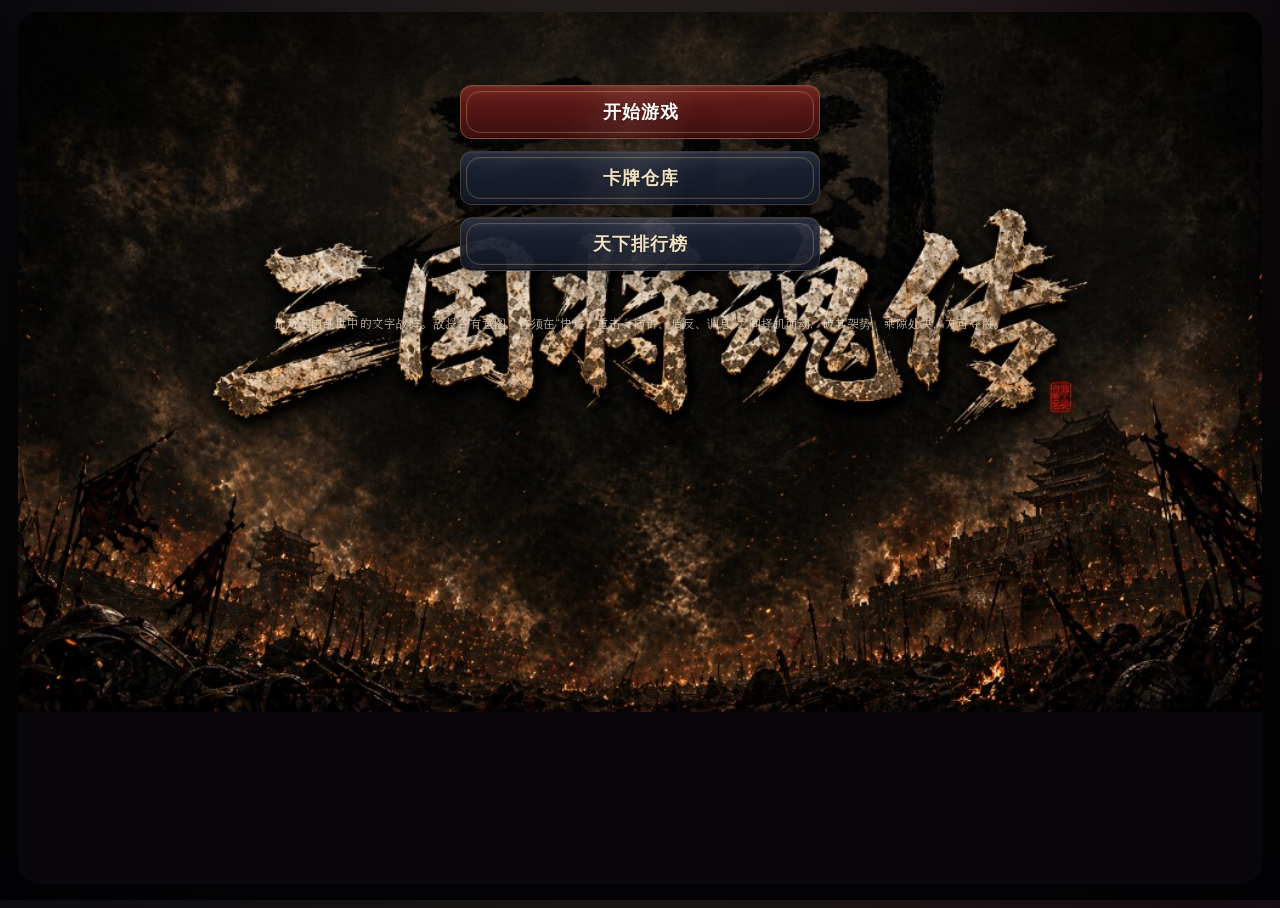
==== commit bc2ba071: "style: refresh battle UI presentation Made-with: Cursor" ====
--- a/battle-game/index.html
+++ b/battle-game/index.html
@@ -11,7 +11,21 @@
   </head>
   <body>
     <div class="app">
-      <header class="topbar">
+      <section id="homeScreen" class="home-screen" hidden aria-label="主菜单">
+        <div class="home-screen__backdrop" aria-hidden="true"></div>
+        <div class="home-screen__content">
+          <div class="home-screen__actions">
+            <button id="btnHomeStart" class="btn btn-offense home-screen__btn" type="button">开始游戏</button>
+            <button id="btnHomeWarehouse" class="btn btn-secondary home-screen__btn" type="button">卡牌仓库</button>
+            <button id="btnHomeLeaderboard" class="btn btn-secondary home-screen__btn" type="button">天下排行榜</button>
+          </div>
+          <p class="home-screen__desc">
+            此乃三国乱世中的文字战阵。敌将各有意图，你须在“快攻、重击、防御、盾反、调息”之间择机而动，破其架势，乘隙处决，方可夺胜。
+          </p>
+        </div>
+      </section>
+
+      <header id="appTopbar" class="topbar">
         <div class="topbar-row topbar-row--main">
           <div class="title">
             <div class="kicker">乱世试锋录</div>
@@ -32,9 +46,9 @@
 
       <!-- 标题栏下方的“推进/成长模块”已取消；成长按钮改放在战斗信息内 -->
 
-      <main class="main">
+      <main id="appMain" class="main">
         <section class="left-col" id="leftCol">
-          <section class="panel">
+          <section class="panel panel--chronicle">
             <div class="panel-header panel-header--intro-hero-actions">
               <div class="panel-header-text">
                 <div id="battleLogPanelTitle" class="panel-title">阵前纪事</div>
@@ -56,7 +70,7 @@
             <div id="battleLog" class="scrollbox" aria-live="polite"></div>
           </section>
 
-          <section id="settlePanelSection" class="panel panel--settle-split">
+          <section id="settlePanelSection" class="panel panel--settle-split panel--war-report">
             <div class="panel-header">
               <div id="settleLogPanelTitle" class="panel-title">战后军报</div>
               <div id="settleLogPanelSubtitle" class="panel-subtitle">功过赏罚</div>
@@ -74,7 +88,7 @@
         </section>
 
         <section class="right-col">
-          <section id="battleInfoPanel" class="panel battle-info-panel">
+          <section id="battleInfoPanel" class="panel battle-info-panel panel--battle-stage">
             <div
               id="meritGradeUpgradeBanner"
               class="merit-grade-upgrade-banner"
@@ -82,7 +96,7 @@
               aria-hidden="true"
               role="status"
             ></div>
-            <div class="panel-header">
+            <div class="panel-header panel-header--battle-stage">
               <div class="panel-title">阵前形势</div>
               <div class="panel-subtitle" id="turnInfo"></div>
             </div>
@@ -172,8 +186,8 @@
                     </div>
                   </div>
                   <div id="introTop3" class="intro-top3" aria-label="英雄榜节选"></div>
-                  <div class="intro-dare">乱世功名，敢来争先否？</div>
-                  <div class="intro-dare-actions">
+                  <div id="introDareCopy" class="intro-dare">乱世功名，敢来争先否？</div>
+                  <div id="introDareActions" class="intro-dare-actions">
                     <button id="btnIntroDare" class="btn btn-offense intro-dare-btn" type="button">我敢试锋</button>
                     <button id="btnIntroContinue" class="btn btn-secondary intro-dare-btn" type="button" hidden>仍以旧名出战</button>
                     <button id="btnIntroNew" class="btn btn-secondary intro-dare-btn" type="button" hidden>另立名号</button>
@@ -224,11 +238,20 @@
 
             <div id="battleCombatMain" class="battle-combat-main">
               <div id="battleCombatStage" class="battle-combat-stage">
+                <div class="battle-stage-backdrop" aria-hidden="true">
+                  <div class="battle-stage-backdrop__scene"></div>
+                  <div class="battle-stage-backdrop__ornaments"></div>
+                  <div class="battle-stage-backdrop__vignette"></div>
+                </div>
+                <div class="battle-stage-vs-crest" aria-hidden="true">
+                  <img src="./ui-stage-vs-crest.png" alt="" />
+                </div>
             <div id="enemyRowWrap" class="enemy-row">
               <div id="enemyCardA" class="fighter-card enemy-card" role="button" tabindex="0" aria-label="选择目标：守卫刀兵甲">
                 <div id="enemyRestFxOverlayA" class="rest-fx-overlay" aria-hidden="true"></div>
                 <div id="enemyCardFxLayerA" class="card-fx-layer" aria-hidden="true"></div>
                 <div id="enemyCardFxTokenA" class="card-fx-token" aria-hidden="true"></div>
+                <div id="enemyAvatarFrameA" class="card-avatar-frame card-avatar-frame--enemy" aria-hidden="true"></div>
                 <span id="enemyFieldBadgeA" class="enemy-field-badge"></span>
                 <div class="enemy-card-body">
                   <div class="card-title" id="enemyAName"></div>
@@ -256,6 +279,7 @@
                 <div id="enemyRestFxOverlayB" class="rest-fx-overlay" aria-hidden="true"></div>
                 <div id="enemyCardFxLayerB" class="card-fx-layer" aria-hidden="true"></div>
                 <div id="enemyCardFxTokenB" class="card-fx-token" aria-hidden="true"></div>
+                <div id="enemyAvatarFrameB" class="card-avatar-frame card-avatar-frame--enemy" aria-hidden="true"></div>
                 <span id="enemyFieldBadgeB" class="enemy-field-badge"></span>
                 <div class="enemy-card-body">
                   <div class="card-title" id="enemyBName"></div>
@@ -286,6 +310,7 @@
                 <div id="enemyRestFxOverlayC" class="rest-fx-overlay" aria-hidden="true"></div>
                 <div id="enemyCardFxLayerC" class="card-fx-layer" aria-hidden="true"></div>
                 <div id="enemyCardFxTokenC" class="card-fx-token" aria-hidden="true"></div>
+                <div id="enemyAvatarFrameC" class="card-avatar-frame card-avatar-frame--enemy" aria-hidden="true"></div>
                 <span id="enemyFieldBadgeC" class="enemy-field-badge"></span>
                 <div class="enemy-card-body">
                   <div class="card-title" id="enemyCName"></div>
@@ -324,6 +349,7 @@
                 <div id="restFxOverlay" class="rest-fx-overlay" aria-hidden="true"></div>
                 <div id="playerCardFxLayer" class="card-fx-layer" aria-hidden="true"></div>
                 <div id="playerCardFxToken" class="card-fx-token" aria-hidden="true"></div>
+                <div id="playerAvatarFrame" class="card-avatar-frame card-avatar-frame--player" aria-hidden="true"></div>
                 <div id="playerBrokenBanner" class="player-status-banner" hidden>破绽</div>
                 <div id="playerDeadBanner" class="player-status-banner player-status-banner--dead" hidden></div>
                 <div id="playerMeritTurnWarn" class="player-merit-turn-warn" hidden aria-live="polite"></div>
@@ -347,7 +373,7 @@
                 <div id="pFlags" class="flags"></div>
                 <div id="playerCardFlavor" class="player-card-flavor">—</div>
               </div>
-              <section class="mini-panel skill-icons-panel" aria-label="招式">
+              <section class="mini-panel mini-panel--commands skill-icons-panel" aria-label="招式">
                 <div class="mini-title">招式</div>
                 <div class="skill-icons">
                   <div class="skill-icons-row">
@@ -430,11 +456,11 @@
 
             <div id="dividerBeforeBelowActions" class="panel-divider"></div>
             <div id="belowActionsWrap" class="below-actions">
-              <section class="mini-panel">
+              <section class="mini-panel mini-panel--arsenal">
                 <div class="mini-title">战法卷</div>
                 <div id="warehouseCards" class="warehouse-cards warehouse-cards--only"></div>
               </section>
-              <section id="tipsPanel" class="mini-panel">
+              <section id="tipsPanel" class="mini-panel mini-panel--tips">
                 <div class="mini-title mini-title--tips-head">
                   <span>军前提要</span>
                   <label class="beginner-mode-toggle">
--- a/battle-game/style.css
+++ b/battle-game/style.css
@@ -582,18 +582,18 @@
 @media (max-width: 1220px){
   .topbar-row--main{
     display:flex;
-    align-items:flex-start;
+    align-items:flex-end;
   }
   .topbar-roadmap-merit{
-    min-height: 0;
+    min-height: 90px;
     padding-right: 0;
     display:flex;
-    align-items:flex-start;
+    align-items:flex-end;
     justify-content:space-between;
     gap:14px;
   }
   .run-merit-widget{
-    position: relative;
+    position: static;
     top: auto;
     right: auto;
     transform: none;
@@ -698,6 +698,149 @@
   grid-template-columns: 1fr 2fr;
   gap:14px;
   align-items:stretch;
+}
+.home-screen{
+  position: relative;
+  min-height: calc(100vh - 28px);
+  border-radius: 22px;
+  overflow: hidden;
+  box-shadow: 0 28px 80px rgba(0,0,0,.42);
+}
+.home-screen[hidden]{
+  display: none !important;
+}
+#appTopbar[hidden],
+#appMain[hidden]{
+  display: none !important;
+}
+.home-screen__backdrop{
+  position: absolute;
+  inset: 0;
+  background-color: #09070b;
+  background-image: url("./ui-home-main-bg.png");
+  background-repeat: no-repeat;
+  background-position: center top;
+  background-size: min(2100px, 100%) auto;
+}
+.home-screen__content{
+  position: relative;
+  z-index: 1;
+  min-height: inherit;
+  display: flex;
+  flex-direction: column;
+  align-items: center;
+  justify-content: flex-end;
+  padding: clamp(28px, 4vw, 48px) 20px clamp(34px, 5vw, 52px);
+}
+.home-screen__actions{
+  width: min(360px, 100%);
+  display: flex;
+  flex-direction: column;
+  gap: 12px;
+  margin-top: auto;
+  margin-bottom: clamp(26px, 5vh, 56px);
+  transform: translateY(-500px);
+}
+.home-screen__btn{
+  position: relative;
+  overflow: hidden;
+  min-height: 78px;
+  padding: 14px 24px;
+  border-radius: 18px;
+  border: 1px solid rgba(191,146,73,.34);
+  font-family: "Noto Serif SC", "Source Han Serif SC", "Songti SC", SimSun, serif;
+  font-size: clamp(24px, 2vw, 30px);
+  font-weight: 900;
+  line-height: 1;
+  letter-spacing: .08em;
+  text-indent: .08em;
+  color: rgba(246,238,218,.98);
+  text-shadow: 0 2px 10px rgba(0,0,0,.36);
+  background:
+    linear-gradient(180deg, rgba(255,240,212,.05), transparent 18%, transparent 82%, rgba(0,0,0,.18)),
+    linear-gradient(180deg, rgba(24,21,30,.96), rgba(11,10,18,.98)),
+    linear-gradient(90deg, rgba(214,172,94,.08), transparent 24%, transparent 76%, rgba(214,172,94,.05));
+  box-shadow:
+    inset 0 1px 0 rgba(255,242,214,.08),
+    inset 0 0 0 1px rgba(74,54,28,.42),
+    inset 0 -10px 18px rgba(0,0,0,.18),
+    0 14px 28px rgba(0,0,0,.34);
+}
+.home-screen__btn::before{
+  content:"";
+  position: absolute;
+  inset: 5px;
+  border-radius: 14px;
+  border: 1px solid rgba(226,187,110,.30);
+  box-shadow: inset 0 0 0 1px rgba(255,231,182,.03);
+  pointer-events: none;
+}
+.home-screen__btn::after{
+  content:"";
+  position: absolute;
+  inset: 0;
+  background:
+    linear-gradient(105deg, transparent 30%, rgba(255,235,205,.08) 48%, transparent 66%),
+    linear-gradient(180deg, rgba(255,255,255,.06), transparent 36%);
+  pointer-events: none;
+  opacity: .9;
+}
+.home-screen__btn.btn-offense{
+  border-color: rgba(201,152,82,.42);
+  background:
+    linear-gradient(180deg, rgba(255,228,198,.06), transparent 18%, transparent 80%, rgba(0,0,0,.16)),
+    linear-gradient(180deg, rgba(134,37,31,.96), rgba(86,21,18,.98) 54%, rgba(57,14,14,.99)),
+    linear-gradient(90deg, rgba(255,214,150,.10), transparent 30%, transparent 70%, rgba(255,214,150,.06));
+}
+.home-screen__btn.btn-secondary{
+  background:
+    linear-gradient(180deg, rgba(255,232,205,.04), transparent 18%, transparent 82%, rgba(0,0,0,.14)),
+    linear-gradient(180deg, rgba(35,42,66,.96), rgba(20,26,44,.98) 56%, rgba(13,17,30,.99)),
+    linear-gradient(90deg, rgba(214,172,94,.06), transparent 30%, transparent 70%, rgba(214,172,94,.05));
+}
+.home-screen__btn:hover:not([disabled]){
+  border-color: rgba(236,198,118,.48);
+  box-shadow:
+    inset 0 1px 0 rgba(255,246,224,.10),
+    inset 0 0 0 1px rgba(92,68,36,.40),
+    inset 0 -10px 18px rgba(0,0,0,.16),
+    0 0 30px rgba(214,172,94,.14),
+    0 16px 30px rgba(0,0,0,.36);
+}
+.home-screen__btn.btn-offense:hover:not([disabled]){
+  background:
+    linear-gradient(180deg, rgba(255,236,210,.07), transparent 18%, transparent 80%, rgba(0,0,0,.14)),
+    linear-gradient(180deg, rgba(147,42,35,.98), rgba(95,24,20,.99) 54%, rgba(61,15,15,.995)),
+    linear-gradient(90deg, rgba(255,224,170,.12), transparent 30%, transparent 70%, rgba(255,224,170,.07));
+}
+.home-screen__btn.btn-secondary:hover:not([disabled]){
+  background:
+    linear-gradient(180deg, rgba(255,236,210,.05), transparent 18%, transparent 82%, rgba(0,0,0,.12)),
+    linear-gradient(180deg, rgba(43,52,78,.98), rgba(24,31,52,.995) 56%, rgba(16,20,36,.998)),
+    linear-gradient(90deg, rgba(214,172,94,.07), transparent 30%, transparent 70%, rgba(214,172,94,.06));
+}
+.home-screen__desc{
+  width: auto;
+  max-width: none;
+  margin: 0;
+  text-align: center;
+  font-size: clamp(10px, .9vw, 12px);
+  line-height: 1.35;
+  letter-spacing: .02em;
+  color: rgba(228,214,190,.82);
+  text-shadow: 0 2px 16px rgba(0,0,0,.48);
+  white-space: nowrap;
+  transform: translateY(-500px);
+}
+
+.main.main--leaderboard{
+  grid-template-columns: minmax(0, 1fr);
+}
+.main.main--leaderboard .left-col{
+  max-width: none;
+}
+.main.main--leaderboard .right-col{
+  display: none !important;
 }
 /* 剧情/目标面板已取消 */
 
@@ -3335,6 +3478,11 @@
   font-weight: 950;
 }
 
+.pre-fight-start.pre-fight-start--lose-center{
+  border-top: 0;
+  padding-top: 0;
+}
+
 .growth-overlay{
   margin: 10px 16px 12px;
   flex-shrink: 0;
@@ -3935,8 +4083,9 @@
   gap:12px;
   flex-shrink: 0;
   align-items: stretch;
-  /* 卡片区与新手提示区同高：约两排卡片（每排 3 张） */
-  --below-panels-content-min-h: 200px;
+  /* 下半区跟随主框剩余空间，不再硬撑出主框外 */
+  --below-panels-content-min-h: 0px;
+  min-height: 190px;
 }
 .below-actions.below-actions--tips-collapsed{
   grid-template-columns: 4fr 1fr;
@@ -3945,6 +4094,7 @@
   display: flex;
   flex-direction: column;
   min-height: 0;
+  height: 100%;
 }
 .below-actions .mini-panel > .mini-title{
   flex-shrink: 0;
@@ -5341,7 +5491,7 @@
   text-shadow: 0 0 16px rgba(185,28,28,.30);
 }
 .enemy-card.is-boss .card-title::before{
-  content: "BOSS";
+  content: "管亥";
   display: inline-block;
   margin-right: 8px;
   padding: 2px 7px;
@@ -5377,10 +5527,10 @@
   display: flex;
 }
 .enemy-waiting-overlay__label{
-  font-size: clamp(26px, 7vw, 40px);
+  font-size: clamp(20px, 4.4vw, 32px);
   font-weight: 1000;
-  letter-spacing: .28em;
-  padding-left: .28em;
+  letter-spacing: .12em;
+  padding-left: .12em;
   color: rgba(229, 231, 235, .92);
   text-shadow: 0 1px 3px rgba(0, 0, 0, .55);
   user-select: none;
@@ -7038,33 +7188,64 @@
   z-index:70000;
 }
 .name-dialog-overlay[hidden]{ display:none; }
+body:has(.name-dialog-overlay:not([hidden])) #runMeritWidget{
+  opacity: 0 !important;
+  visibility: hidden !important;
+  pointer-events: none !important;
+}
 .name-dialog-card{
-  width: min(432px, 100%);
+  width: min(486px, calc(100% - 28px));
   position: relative;
   text-align: left;
   display: flex;
   flex-direction: column;
-  padding: 44px 26px 26px;
+  padding: 40px 30px 26px;
   box-sizing: border-box;
+  font-family: var(--sans);
   background:
-    radial-gradient(ellipse 110% 70% at 50% -8%, rgba(120, 48, 36, 0.14), transparent 52%),
-    linear-gradient(168deg, rgba(26, 28, 36, 0.97) 0%, rgba(10, 11, 18, 0.98) 55%, rgba(6, 8, 14, 0.99) 100%);
-  border: 1px solid color-mix(in srgb, rgba(180, 150, 100, 0.45) 55%, rgba(40, 35, 28, 0.9));
-  border-radius: 16px;
+    radial-gradient(ellipse 110% 78% at 50% -10%, rgba(145, 82, 42, 0.15), transparent 52%),
+    linear-gradient(180deg, rgba(20, 18, 28, 0.98) 0%, rgba(10, 10, 18, 0.985) 58%, rgba(6, 8, 14, 0.995) 100%);
+  border: 1px solid rgba(212,166,85,.28);
+  border-radius: 18px;
   box-shadow:
-    0 0 0 1px rgba(0, 0, 0, 0.45) inset,
-    0 24px 56px rgba(0, 0, 0, 0.55),
-    0 0 80px rgba(20, 12, 8, 0.25);
+    inset 0 1px 0 rgba(255,236,202,.06),
+    inset 0 0 0 1px rgba(53,38,22,.58),
+    0 28px 72px rgba(0, 0, 0, 0.58),
+    0 0 90px rgba(20, 12, 8, 0.22);
   overflow: hidden;
 }
 .name-dialog-card::before{
   content:'';
   position:absolute;
-  top:0; left:0; right:0;
-  height: 1px;
-  background: linear-gradient(90deg, transparent, rgba(200, 170, 110, 0.22) 22%, rgba(230, 200, 120, 0.28) 50%, rgba(200, 170, 110, 0.18) 78%, transparent);
+  inset: 0;
+  border-radius: inherit;
+  background:
+    linear-gradient(180deg, rgba(255,248,228,.045), transparent 18%, transparent 82%, rgba(0,0,0,.22)),
+    linear-gradient(90deg, rgba(255,218,142,.025), transparent 18%, transparent 82%, rgba(255,218,142,.02));
   pointer-events: none;
   z-index: 1;
+}
+.name-dialog-card::after{
+  content:"";
+  position:absolute;
+  inset: 8px;
+  border-radius: 14px;
+  border: 1px solid rgba(226,187,110,.32);
+  box-shadow:
+    inset 0 0 0 1px rgba(255,231,182,.04),
+    0 0 0 1px rgba(0,0,0,.16);
+  background:
+    linear-gradient(rgba(231,196,126,.66), rgba(231,196,126,.66)) left top / 18px 1px no-repeat,
+    linear-gradient(rgba(231,196,126,.66), rgba(231,196,126,.66)) left top / 1px 18px no-repeat,
+    linear-gradient(rgba(231,196,126,.66), rgba(231,196,126,.66)) right top / 18px 1px no-repeat,
+    linear-gradient(rgba(231,196,126,.66), rgba(231,196,126,.66)) right top / 1px 18px no-repeat,
+    linear-gradient(rgba(231,196,126,.66), rgba(231,196,126,.66)) left bottom / 18px 1px no-repeat,
+    linear-gradient(rgba(231,196,126,.66), rgba(231,196,126,.66)) left bottom / 1px 18px no-repeat,
+    linear-gradient(rgba(231,196,126,.66), rgba(231,196,126,.66)) right bottom / 18px 1px no-repeat,
+    linear-gradient(rgba(231,196,126,.66), rgba(231,196,126,.66)) right bottom / 1px 18px no-repeat;
+  pointer-events:none;
+  z-index:1;
+  opacity:.96;
 }
 .name-dialog-card__texture{
   position: absolute;
@@ -7080,18 +7261,25 @@
     radial-gradient(ellipse 45% 35% at 88% 88%, rgba(70, 90, 120, 0.05) 0%, transparent 50%);
   mix-blend-mode: soft-light;
 }
+.name-dialog-card button,
+.name-dialog-card input,
+.name-dialog-card .name-dialog-kicker,
+.name-dialog-card .name-dialog-title,
+.name-dialog-card .name-dialog-sub{
+  font-family: inherit;
+}
 .name-dialog-close{
   position:absolute;
-  top: 12px;
-  right: 12px;
-  width: 28px;
-  height: 28px;
+  top: 14px;
+  right: 14px;
+  width: 38px;
+  height: 38px;
   padding: 0;
-  border-radius: 8px;
-  border: 1px solid rgba(255, 255, 255, 0.06);
-  background: rgba(8, 10, 18, 0.35);
-  color: rgba(148, 163, 184, 0.38);
-  font-size: 18px;
+  border-radius: 12px;
+  border: 1px solid rgba(212,166,85,.14);
+  background: linear-gradient(180deg, rgba(17,19,30,.84), rgba(10,12,20,.72));
+  color: rgba(148, 163, 184, 0.48);
+  font-size: 24px;
   line-height: 1;
   font-weight: 600;
   cursor: pointer;
@@ -7099,10 +7287,10 @@
   z-index: 3;
 }
 .name-dialog-close:hover{
-  background: rgba(15, 23, 42, 0.55);
-  border-color: rgba(148, 163, 184, 0.22);
-  color: rgba(226, 232, 240, 0.88);
-  box-shadow: 0 0 0 1px rgba(255, 255, 255, 0.04);
+  background: linear-gradient(180deg, rgba(23,27,42,.9), rgba(13,16,28,.82));
+  border-color: rgba(212,166,85,.24);
+  color: rgba(232,220,200,.92);
+  box-shadow: 0 0 0 1px rgba(255,236,202,.04), 0 0 18px rgba(0,0,0,.18);
 }
 .name-dialog-close:focus-visible{
   outline: 2px solid rgba(212, 175, 55, 0.35);
@@ -7114,29 +7302,42 @@
   flex: 0 0 auto;
 }
 .name-dialog-kicker{
-  font-size: 11px;
-  font-weight: 800;
-  letter-spacing: 0.32em;
+  display: inline-flex;
+  align-items: center;
+  justify-content: center;
+  min-height: 30px;
+  padding: 6px 14px;
+  border-radius: 10px;
+  border: 1px solid rgba(212,166,85,.28);
+  background:
+    linear-gradient(180deg, rgba(255,240,212,.06), rgba(255,240,212,.015)),
+    linear-gradient(180deg, rgba(25,24,36,.92), rgba(14,14,24,.9));
+  box-shadow:
+    inset 0 1px 0 rgba(255,244,220,.05),
+    0 0 0 1px rgba(44,32,18,.32);
+  font-size: 15px;
+  font-weight: 900;
+  letter-spacing: 0.18em;
   text-transform: none;
-  color: rgba(148, 163, 184, 0.48);
+  color: rgba(222,196,142,.9);
+  margin: 0 0 14px 0;
+}
+.name-dialog-title{
+  font-size: clamp(32px, 4.6vw, 42px);
+  font-weight: 900;
+  letter-spacing: 0.05em;
+  color: rgba(252, 250, 245, 0.97);
+  line-height: 1.16;
   margin: 0 0 12px 0;
-}
-.name-dialog-title{
-  font-size: clamp(22px, 4.6vw, 28px);
-  font-weight: 950;
-  letter-spacing: 0.14em;
-  color: rgba(252, 250, 245, 0.97);
-  line-height: 1.22;
-  margin: 0 0 14px 0;
   text-shadow: 0 2px 24px rgba(0, 0, 0, 0.4), 0 0 1px rgba(0, 0, 0, 0.5);
 }
 .name-dialog-sub{
-  font-size: 14px;
+  font-size: 15px;
   font-weight: 600;
-  color: rgba(186, 195, 210, 0.68);
+  color: rgba(168,178,196,.72);
   margin: 0;
-  line-height: 1.65;
-  letter-spacing: 0.04em;
+  line-height: 1.45;
+  letter-spacing: 0.03em;
 }
 .name-dialog-field{
   position: relative;
@@ -7144,7 +7345,7 @@
   flex: 1 1 auto;
   display: flex;
   align-items: center;
-  margin: 26px 0 22px;
+  margin: 26px 0 20px;
   min-height: 0;
 }
 .name-dialog-card .name-dialog-row{
@@ -7164,32 +7365,33 @@
 .name-dialog-input{
   width: 100%;
   box-sizing: border-box;
-  min-height: 54px;
-  padding: 15px 20px;
-  border-radius: 10px;
-  border: 1px solid color-mix(in srgb, rgba(200, 175, 130, 0.35) 40%, rgba(60, 52, 40, 0.95));
+  min-height: 66px;
+  padding: 16px 22px;
+  border-radius: 15px;
+  border: 1px solid rgba(212,166,85,.34);
   background:
     linear-gradient(180deg, rgba(255, 255, 255, 0.04) 0%, transparent 42%),
-    linear-gradient(165deg, rgba(14, 16, 26, 0.98) 0%, rgba(8, 10, 18, 0.96) 100%);
+    linear-gradient(165deg, rgba(14, 16, 26, 0.985) 0%, rgba(8, 10, 18, 0.97) 100%);
   color: rgba(243, 244, 246, 0.97);
-  font-size: 16px;
+  font-size: 19px;
   font-weight: 700;
-  letter-spacing: 0.08em;
+  letter-spacing: 0.04em;
   text-align: center;
   outline: none;
   box-shadow:
     0 0 0 1px rgba(0, 0, 0, 0.35) inset,
     inset 0 1px 0 rgba(255, 255, 255, 0.06),
-    inset 0 -2px 8px rgba(0, 0, 0, 0.35);
+    inset 0 -2px 8px rgba(0, 0, 0, 0.35),
+    0 0 0 1px rgba(101,74,34,.52);
   transition: border-color 0.22s ease, box-shadow 0.22s ease, background 0.22s ease;
 }
 .name-dialog-input::placeholder{
-  color: rgba(148, 163, 184, 0.45);
+  color: rgba(148, 163, 184, 0.5);
   font-weight: 600;
   letter-spacing: 0.06em;
 }
 .name-dialog-input:focus{
-  border-color: color-mix(in srgb, rgba(212, 175, 55, 0.55) 50%, rgba(100, 80, 50, 0.9));
+  border-color: rgba(226,187,110,.56);
   box-shadow:
     0 0 0 1px rgba(0, 0, 0, 0.4) inset,
     inset 0 1px 0 rgba(255, 245, 220, 0.1),
@@ -7209,19 +7411,19 @@
   width: 100%;
   position: relative;
   overflow: hidden;
-  min-height: 52px;
+  min-height: 66px;
   padding: 16px 20px;
-  font-size: 17px;
+  font-size: 21px;
   font-weight: 950;
-  letter-spacing: 0.14em;
-  border-radius: 12px;
-  border: 1px solid rgba(212, 175, 105, 0.42);
-  background: linear-gradient(180deg, #601818 0%, #480e10 38%, #30060a 72%, #180408 100%);
+  letter-spacing: 0.06em;
+  border-radius: 15px;
+  border: 1px solid rgba(212, 175, 105, 0.38);
+  background: linear-gradient(180deg, #7c1e1c 0%, #671616 36%, #451014 72%, #2b0a0d 100%);
   color: rgba(255, 248, 242, 0.98);
   box-shadow:
     inset 0 1px 0 rgba(255, 220, 200, 0.12),
     inset 0 -1px 0 rgba(0, 0, 0, 0.45),
-    0 6px 22px rgba(0, 0, 0, 0.42);
+    0 10px 28px rgba(0, 0, 0, 0.42);
   transition: filter 0.2s ease, box-shadow 0.2s ease, border-color 0.2s ease, transform 0.15s ease;
 }
 .name-dialog-ok.btn-offense::before{
@@ -7262,10 +7464,11 @@
 }
 @media (max-width: 480px){
   .name-dialog-card{
-    padding: 42px 18px 22px;
+    width: min(100%, calc(100% - 20px));
+    padding: 34px 16px 20px;
   }
   .name-dialog-field{
-    margin: 22px 0 18px;
+    margin: 20px 0 16px;
   }
 }
 
@@ -7448,3 +7651,1207 @@
     rgba(80,60,40,.06)
   ) 1;
 }
+
+:root{
+  --bg:#08070b;
+  --bg-elevated:#121018;
+  --panel:#15111a;
+  --panel2:#0c0a11;
+  --text:#efe2c2;
+  --muted:#9e9179;
+  --line:rgba(194,151,79,.2);
+  --accent:#d5b06a;
+  --accent-strong:#f2d18a;
+  --accent2:#a5261d;
+  --shadow: 0 20px 48px rgba(0,0,0,.48);
+  --radius: 14px;
+  --battle-info-panel-min-h: 860px;
+  --battle-enemy-slot-h: 470px;
+  --battle-scene-image:
+    linear-gradient(180deg, rgba(5,7,12,.10), rgba(5,7,12,.22)),
+    radial-gradient(circle at 76% 54%, rgba(196,57,39,.20), transparent 18%),
+    radial-gradient(circle at 68% 66%, rgba(255,130,64,.08), transparent 17%),
+    linear-gradient(180deg, rgba(9,11,18,.04) 0%, rgba(7,8,13,.10) 34%, rgba(6,7,12,.38) 100%),
+    url("./ui-stage-battle-scene.png");
+  /* UI 边框等级：L1 普通信息，L2 重要面板，L3 核心战斗/主角卡 */
+  --ui-border-l1: rgba(198,154,79,.22);
+  --ui-border-l2: rgba(212,168,90,.34);
+  --ui-border-l3: rgba(228,188,112,.52);
+  --ui-border-l4: rgba(245,214,146,.72);
+  --ui-inner-l1: rgba(255,236,198,.04);
+  --ui-inner-l2: rgba(255,236,198,.08);
+  --ui-corner-l1: rgba(215,176,102,.42);
+  --ui-corner-l2: rgba(231,196,126,.66);
+  --ui-corner-soft: rgba(255,230,174,.12);
+}
+
+body{
+  background:
+    radial-gradient(1200px 760px at 50% -10%, rgba(214,175,96,.12), transparent 55%),
+    radial-gradient(900px 680px at 88% 22%, rgba(165,38,29,.12), transparent 52%),
+    linear-gradient(180deg, #110f16 0%, #09080c 46%, #050508 100%);
+  color: var(--text);
+}
+
+body::before{
+  content:"";
+  position: fixed;
+  inset: 0;
+  pointer-events: none;
+  background:
+    linear-gradient(90deg, rgba(0,0,0,.54), transparent 22%, transparent 78%, rgba(0,0,0,.54)),
+    radial-gradient(circle at 50% 0%, rgba(255,220,140,.06), transparent 28%),
+    linear-gradient(180deg, rgba(255,255,255,.025), rgba(0,0,0,0));
+  opacity: .9;
+  z-index: 0;
+}
+
+.app{
+  position: relative;
+  z-index: 1;
+  max-width: 1420px;
+  padding: 12px 18px 24px;
+}
+
+.topbar,
+.panel,
+.mini-panel,
+.fighter-card,
+.battle-stage-backdrop,
+.run-merit-widget,
+.battle-vs-divider__vs,
+.enemy-field-badge{
+  position: relative;
+}
+
+.topbar::before,
+.panel::before,
+.mini-panel::before{
+  content:"";
+  position: absolute;
+  inset: 0;
+  border-radius: inherit;
+  pointer-events: none;
+  background:
+    linear-gradient(180deg, rgba(255,248,228,.045), transparent 18%, transparent 82%, rgba(0,0,0,.22)),
+    linear-gradient(90deg, rgba(255,218,142,.025), transparent 18%, transparent 82%, rgba(255,218,142,.02));
+  opacity: .88;
+}
+
+.topbar::after,
+.panel::after,
+.mini-panel::after,
+.fighter-card::after,
+.battle-stage-backdrop::after{
+  content:"";
+  position: absolute;
+  inset: var(--ui-frame-inset, 8px);
+  border-radius: var(--ui-frame-radius, 12px);
+  border: 1px solid var(--ui-frame-line, var(--ui-border-l1));
+  box-shadow:
+    inset 0 0 0 1px var(--ui-frame-inner, var(--ui-inner-l1)),
+    0 0 0 1px rgba(0,0,0,.16);
+  background:
+    linear-gradient(var(--ui-corner-color, var(--ui-corner-l1)), var(--ui-corner-color, var(--ui-corner-l1))) left top / var(--ui-corner-size, 14px) 1px no-repeat,
+    linear-gradient(var(--ui-corner-color, var(--ui-corner-l1)), var(--ui-corner-color, var(--ui-corner-l1))) left top / 1px var(--ui-corner-size, 14px) no-repeat,
+    linear-gradient(var(--ui-corner-color, var(--ui-corner-l1)), var(--ui-corner-color, var(--ui-corner-l1))) right top / var(--ui-corner-size, 14px) 1px no-repeat,
+    linear-gradient(var(--ui-corner-color, var(--ui-corner-l1)), var(--ui-corner-color, var(--ui-corner-l1))) right top / 1px var(--ui-corner-size, 14px) no-repeat,
+    linear-gradient(var(--ui-corner-color, var(--ui-corner-l1)), var(--ui-corner-color, var(--ui-corner-l1))) left bottom / var(--ui-corner-size, 14px) 1px no-repeat,
+    linear-gradient(var(--ui-corner-color, var(--ui-corner-l1)), var(--ui-corner-color, var(--ui-corner-l1))) left bottom / 1px var(--ui-corner-size, 14px) no-repeat,
+    linear-gradient(var(--ui-corner-color, var(--ui-corner-l1)), var(--ui-corner-color, var(--ui-corner-l1))) right bottom / var(--ui-corner-size, 14px) 1px no-repeat,
+    linear-gradient(var(--ui-corner-color, var(--ui-corner-l1)), var(--ui-corner-color, var(--ui-corner-l1))) right bottom / 1px var(--ui-corner-size, 14px) no-repeat;
+  pointer-events: none;
+  opacity: var(--ui-frame-opacity, .96);
+}
+
+.topbar{
+  --ui-frame-inset: 6px;
+  --ui-frame-radius: 10px;
+  --ui-frame-line: var(--ui-border-l3);
+  --ui-frame-inner: var(--ui-inner-l2);
+  --ui-corner-color: var(--ui-corner-l2);
+  --ui-corner-size: 14px;
+}
+
+.panel{
+  --ui-frame-inset: 6px;
+  --ui-frame-radius: 10px;
+  --ui-frame-line: var(--ui-border-l2);
+  --ui-frame-inner: var(--ui-inner-l1);
+  --ui-corner-color: var(--ui-corner-l1);
+  --ui-corner-size: 10px;
+}
+
+.battle-info-panel,
+.panel--battle-stage{
+  --ui-frame-inset: 8px;
+  --ui-frame-radius: 12px;
+  --ui-frame-line: var(--ui-border-l3);
+  --ui-frame-inner: var(--ui-inner-l2);
+  --ui-corner-color: var(--ui-corner-l2);
+  --ui-corner-size: 14px;
+}
+
+.mini-panel{
+  --ui-frame-inset: 6px;
+  --ui-frame-radius: 10px;
+  --ui-frame-line: var(--ui-border-l2);
+  --ui-frame-inner: var(--ui-inner-l1);
+  --ui-corner-color: rgba(215,176,102,.52);
+  --ui-corner-size: 10px;
+}
+
+.fighter-card{
+  --ui-frame-inset: 6px;
+  --ui-frame-radius: 10px;
+  --ui-frame-line: rgba(190,150,88,.24);
+  --ui-frame-inner: rgba(255,233,191,.03);
+  --ui-corner-color: rgba(208,170,100,.34);
+  --ui-corner-size: 10px;
+}
+
+.battle-stage-backdrop{
+  --ui-frame-inset: 8px;
+  --ui-frame-radius: 12px;
+  --ui-frame-line: rgba(226,187,110,.34);
+  --ui-frame-inner: rgba(255,231,182,.04);
+  --ui-corner-color: rgba(231,196,126,.62);
+  --ui-corner-size: 14px;
+}
+
+.topbar{
+  gap: 12px;
+  padding: 18px 24px;
+  min-height: 132px;
+  background:
+    linear-gradient(180deg, rgba(27,22,31,.96), rgba(13,11,19,.92)),
+    linear-gradient(90deg, rgba(212,166,85,.06), transparent 34%, transparent 66%, rgba(212,166,85,.06));
+  border: 1px solid rgba(212,166,85,.26);
+  border-radius: 18px;
+  box-shadow:
+    0 20px 44px rgba(0,0,0,.42),
+    inset 0 1px 0 rgba(255,240,212,.06),
+    inset 0 0 0 1px rgba(53,38,22,.62);
+}
+
+.topbar-row--main{
+  grid-template-columns: minmax(390px, 520px) minmax(0, 1fr);
+  column-gap: 24px;
+  align-items: end;
+  min-height: 90px;
+}
+
+.title{
+  display: flex;
+  flex-direction: column;
+  justify-content: flex-end;
+  max-width: none;
+  min-width: 0;
+  min-height: 90px;
+}
+
+.title .kicker{
+  margin-bottom: 6px;
+  color: rgba(210,181,119,.72);
+  letter-spacing: .18em;
+}
+
+.title .h1{
+  font-size: clamp(26px, 2.45vw, 36px);
+  font-weight: 800;
+  letter-spacing: .06em;
+  line-height: 1.18;
+  text-shadow: 0 4px 18px rgba(0,0,0,.45);
+}
+
+.topbar-roadmap-merit{
+  min-height: 90px;
+  padding-right: 0;
+  display: flex;
+  align-items: flex-end;
+  justify-content: space-between;
+  gap: 24px;
+}
+
+.topbar-roadmap-merit .chapter-roadmap{
+  width: auto;
+  flex: 1 1 auto;
+  padding: 0 0 8px;
+  transform: none;
+}
+
+.run-merit-widget{
+  position: static;
+  gap: 10px;
+  min-width: 156px;
+  flex: 0 0 auto;
+  align-items: flex-end;
+  justify-content: flex-end;
+  transform: none;
+  padding: 0;
+  border: 0;
+  background: none;
+  box-shadow: none;
+}
+
+.run-merit-kicker{
+  color: rgba(240,215,153,.72);
+  font-size: 13px;
+  letter-spacing: .14em;
+  line-height: 1;
+}
+
+.run-merit-value{
+  font-size: clamp(48px, 5.6vw, 68px);
+  font-weight: 900;
+  line-height: 1;
+  color: var(--accent-strong);
+  text-shadow:
+    0 0 18px rgba(255,214,122,.14),
+    0 8px 18px rgba(0,0,0,.45);
+}
+
+.roadmap-dot{
+  background:
+    radial-gradient(circle at 50% 50%, rgba(255,226,164,.16), rgba(39,27,16,.28) 62%),
+    rgba(20,15,19,.82);
+  border: 1px solid rgba(223,183,107,.42);
+  box-shadow:
+    inset 0 0 0 1px rgba(255,233,191,.08),
+    0 0 0 3px rgba(223,183,107,.08);
+}
+
+.roadmap-connector{
+  height: 3px;
+  border-radius: 999px;
+  background: linear-gradient(90deg, rgba(214,172,94,.14), rgba(228,191,118,.42), rgba(214,172,94,.14));
+  box-shadow: 0 0 10px rgba(228,191,118,.08);
+}
+
+.scrollbox.settle-rank-list .rank-row,
+.scrollbox.hero-intro-ranks .rank-row{
+  background:
+    linear-gradient(180deg, rgba(22,18,25,.78), rgba(10,9,15,.76));
+  border-color: rgba(198,154,79,.14);
+  box-shadow:
+    inset 0 0 0 1px rgba(255,233,191,.025),
+    0 8px 18px rgba(0,0,0,.12);
+}
+
+.main{
+  margin-top: 12px;
+  grid-template-columns: 320px minmax(0, 1fr);
+  gap: 18px;
+}
+
+.left-col{
+  grid-template-rows: minmax(310px, .9fr) minmax(0, 1.25fr);
+  gap: 18px;
+}
+
+.panel{
+  background:
+    linear-gradient(180deg, rgba(23,19,28,.94), rgba(10,9,15,.94)),
+    linear-gradient(135deg, rgba(214,172,94,.06), transparent 36%, transparent 68%, rgba(214,172,94,.04));
+  border: 1px solid rgba(212,166,85,.18);
+  border-radius: 16px;
+  box-shadow:
+    var(--shadow),
+    inset 0 1px 0 rgba(255,236,202,.05),
+    inset 0 0 0 1px rgba(58,42,24,.5);
+}
+
+.panel-header,
+.mini-title{
+  border-bottom-color: rgba(212,166,85,.16);
+}
+
+.panel-header{
+  padding: 12px 16px 10px;
+}
+
+.panel-title{
+  font-size: 15px;
+  letter-spacing: .08em;
+  color: rgba(244,227,185,.94);
+}
+
+.panel-subtitle{
+  color: rgba(158,145,121,.88);
+}
+
+.scrollbox{
+  padding: 14px 18px;
+  background:
+    linear-gradient(180deg, rgba(8,8,12,.08), rgba(8,8,12,.18)),
+    rgba(8,7,11,.18);
+}
+
+.panel--chronicle .scrollbox,
+.panel--war-report .scrollbox,
+.mini-panel .scrollbox{
+  backdrop-filter: blur(2px);
+}
+
+.right-col{
+  gap: 18px;
+}
+
+.panel--battle-stage{
+  overflow: visible;
+}
+
+.panel-header--battle-stage{
+  padding-bottom: 10px;
+}
+
+.battle-info-panel{
+  background:
+    linear-gradient(180deg, rgba(18,15,22,.98), rgba(8,8,11,.98)),
+    linear-gradient(135deg, rgba(214,172,94,.08), transparent 34%, transparent 66%, rgba(214,172,94,.04));
+  border-color: rgba(212,166,85,.24);
+}
+
+.battle-info-panel.battle-info-panel--combat-fixed{
+  height: calc(var(--battle-info-panel-min-h) + 56px);
+  min-height: calc(var(--battle-info-panel-min-h) + 56px);
+  max-height: calc(var(--battle-info-panel-min-h) + 56px);
+}
+
+.battle-combat-main{
+  padding: 0 14px 14px;
+}
+
+.battle-combat-stage,
+.battle-info-panel.battle-info-panel--combat-fixed .battle-combat-stage,
+.battle-info-panel.battle-info-panel--combat-fixed .battle-combat-stage.battle-combat-stage--no-enemy-row,
+.battle-combat-stage.battle-combat-stage--no-enemy-row{
+  overflow: visible;
+  grid-template-columns: minmax(320px, .98fr) minmax(132px, .36fr) minmax(260px, .78fr);
+  grid-template-rows: minmax(360px, 1fr) minmax(172px, auto) minmax(94px, auto);
+  grid-template-areas:
+    "player vs enemies"
+    "player vs enemies"
+    "prefight vs enemies";
+  gap: 18px 22px;
+  padding: 10px 8px 0;
+}
+
+.battle-stage-backdrop{
+  position: absolute;
+  inset: 0;
+  border-radius: 18px;
+  overflow: hidden;
+  pointer-events: none;
+  z-index: 0;
+}
+
+.battle-stage-backdrop__scene,
+.battle-stage-backdrop__ornaments,
+.battle-stage-backdrop__vignette{
+  position: absolute;
+  inset: 0;
+}
+
+.battle-stage-backdrop__scene{
+  background-image: var(--battle-scene-image);
+  background-position: center 42%;
+  background-size: cover;
+  opacity: 1;
+  filter: brightness(.88) saturate(1.06) contrast(1.04);
+}
+
+.battle-stage-backdrop__ornaments{
+  background:
+    linear-gradient(90deg, rgba(0,0,0,.28), transparent 12%, transparent 88%, rgba(0,0,0,.32)),
+    linear-gradient(180deg, rgba(245,211,138,.035), transparent 18%, transparent 82%, rgba(0,0,0,.04)),
+    radial-gradient(circle at 50% 52%, rgba(250,216,142,.08), transparent 16%),
+    radial-gradient(circle at 76% 54%, rgba(255,108,66,.07), transparent 15%);
+  mix-blend-mode: screen;
+  opacity: .46;
+}
+
+.battle-stage-backdrop__vignette{
+  background:
+    radial-gradient(circle at 50% 56%, transparent 0%, rgba(3,3,6,0) 34%, rgba(3,3,6,.22) 82%, rgba(3,3,6,.48) 100%),
+    linear-gradient(180deg, rgba(0,0,0,.04), rgba(0,0,0,.18));
+}
+
+.battle-stage-vs-crest{
+  position: absolute;
+  left: 50%;
+  top: 40px;
+  width: 118px;
+  height: 118px;
+  transform: translateX(-50%);
+  pointer-events: none;
+  z-index: 1;
+  opacity: .9;
+  filter: drop-shadow(0 10px 22px rgba(0,0,0,.45));
+}
+
+.battle-stage-vs-crest img{
+  display: block;
+  width: 100%;
+  height: 100%;
+  object-fit: contain;
+}
+
+.battle-combat-stage > #enemyRowWrap{
+  grid-area: enemies;
+  min-height: 0;
+  max-height: none;
+  align-self: stretch;
+  padding: 18px 10px 18px 0;
+  overflow: visible;
+  z-index: 1;
+}
+
+.battle-combat-stage > #dividerAfterEnemies{
+  grid-area: vs;
+  align-self: stretch;
+  justify-self: center;
+  z-index: 3;
+}
+
+.battle-combat-stage > #playerRowWrap{
+  grid-area: player;
+  min-height: 0;
+  align-self: stretch;
+  z-index: 2;
+}
+
+.battle-combat-stage > #preFightStartWrap{
+  grid-area: prefight;
+  min-height: 94px;
+  margin: 0;
+  z-index: 3;
+}
+
+.battle-combat-stage > #actionDesc,
+.battle-combat-stage > #growthContinueBar,
+.battle-combat-stage > #actionsWrap{
+  display: none !important;
+}
+
+.battle-combat-main > #dividerBeforeBelowActions{
+  display: block !important;
+  margin: 18px 8px 18px !important;
+  border-color: rgba(212,166,85,.16);
+}
+
+.battle-combat-main > #belowActionsWrap{
+  margin-top: 30px !important;
+  padding: 0 8px 0;
+  min-height: 175px;
+}
+
+.battle-combat-stage > .battle-win-inline{
+  grid-column: 1 / -1;
+  grid-row: 1 / -1;
+  z-index: 10;
+  border-radius: 18px;
+  background: linear-gradient(180deg, rgba(6,6,10,.42), rgba(6,6,10,.62));
+}
+
+.player-row{
+  padding: 8px 0 0 8px;
+  grid-template-columns: 1fr;
+  grid-template-rows: minmax(370px, auto) auto;
+  gap: 12px;
+  align-items: start;
+  justify-items: start;
+}
+
+#playerCard.fighter-card,
+.skill-icons-panel{
+  width: min(100%, 300px);
+}
+
+.fighter-card{
+  border: 1px solid rgba(214,172,94,.18);
+  border-radius: 18px;
+  background:
+    linear-gradient(180deg, rgba(12,14,24,.92), rgba(13,9,19,.84)),
+    linear-gradient(145deg, rgba(214,172,94,.05), transparent 52%, rgba(214,172,94,.03));
+  box-shadow:
+    0 18px 36px rgba(0,0,0,.32),
+    inset 0 1px 0 rgba(255,240,214,.05),
+    inset 0 0 0 1px rgba(40,30,16,.6);
+  padding: 18px 18px 16px;
+}
+
+.card-avatar-frame{
+  position: absolute;
+  top: 16px;
+  left: 16px;
+  width: 52px;
+  height: 52px;
+  overflow: hidden;
+  border-radius: 12px;
+  border: 1px solid rgba(220,184,112,.44);
+  background:
+    linear-gradient(180deg, rgba(30,28,38,.92), rgba(10,10,16,.9));
+  background-position: center top;
+  background-repeat: no-repeat;
+  background-size: cover;
+  box-shadow:
+    inset 0 0 0 1px rgba(255,234,196,.08),
+    0 6px 16px rgba(0,0,0,.24);
+  pointer-events: none;
+  z-index: 3;
+}
+
+.card-avatar-frame::before,
+.card-avatar-frame::after{
+  content:"";
+  position: absolute;
+  pointer-events: none;
+}
+
+.card-avatar-frame::before{
+  inset: 5px;
+  border-radius: 9px;
+  border: 1px solid rgba(230,195,126,.24);
+}
+
+.card-avatar-frame::after{
+  inset: 10px;
+  border-radius: 999px;
+  background:
+    radial-gradient(circle at 50% 38%, rgba(255,232,194,.14), rgba(255,232,194,0) 48%),
+    linear-gradient(180deg, rgba(124,138,174,.18), rgba(47,58,84,.06));
+  opacity: .9;
+}
+
+.card-avatar-frame--player{
+  border-color: rgba(173,188,255,.42);
+  background-image:
+    linear-gradient(180deg, rgba(12,14,22,.14), rgba(6,8,14,.24)),
+    url("./player-avatar-qinlie.png");
+  background-position: center top;
+  background-repeat: no-repeat;
+  background-size: cover;
+  box-shadow:
+    inset 0 0 0 1px rgba(226,234,255,.1),
+    0 0 18px rgba(93,122,255,.18);
+}
+
+.card-avatar-frame--enemy{
+  border-color: rgba(220,170,102,.34);
+  box-shadow:
+    inset 0 0 0 1px rgba(255,230,196,.06),
+    0 0 18px rgba(190,72,58,.12);
+}
+
+#playerCard.fighter-card{
+  --ui-frame-line: rgba(228,188,112,.42);
+  --ui-frame-inner: rgba(255,232,194,.07);
+  --ui-corner-color: rgba(234,200,130,.72);
+  --ui-corner-size: 15px;
+  min-height: 370px;
+  background: url("./player-card-qinlie.png") 72% 10% / auto 108% no-repeat;
+  border-color: rgba(116,144,255,.28);
+  box-shadow:
+    0 0 0 1px rgba(136,150,255,.1),
+    0 18px 36px rgba(0,0,0,.34),
+    0 0 28px rgba(110,120,255,.14),
+    inset 0 1px 0 rgba(220,226,255,.06);
+}
+
+.player-card-head{
+  padding-left: 66px;
+  min-height: 56px;
+  margin-bottom: 0;
+}
+
+#playerCard .meters{
+  margin-top: auto;
+  padding-top: 22px;
+}
+
+#playerCard .flags{
+  min-height: 22px;
+  margin-top: 18px;
+}
+
+#playerCard .player-card-flavor{
+  margin-top: 16px;
+  min-height: 3.4em;
+}
+
+.player-name{
+  font-size: 28px;
+  font-weight: 800;
+  color: #f5f1e7;
+}
+
+.fighter-level{
+  color: rgba(214,172,94,.82);
+}
+
+.player-card-flavor{
+  margin-top: auto;
+  border-top-color: rgba(214,172,94,.12);
+  color: rgba(242,209,138,.88);
+}
+
+.enemy-row{
+  grid-template-columns: 1fr;
+  grid-auto-rows: minmax(0, 1fr);
+  gap: 18px;
+  min-height: 100%;
+}
+
+.enemy-card{
+  --ui-frame-line: rgba(170,124,78,.24);
+  --ui-frame-inner: rgba(255,222,182,.03);
+  --ui-corner-color: rgba(191,146,92,.28);
+  --ui-corner-size: 12px;
+  min-height: 186px;
+  border-color: rgba(214,172,94,.16);
+  box-shadow:
+    0 16px 30px rgba(0,0,0,.28),
+    inset 0 1px 0 rgba(255,230,176,.05);
+}
+
+.enemy-card.dead{
+  --ui-frame-line: rgba(138,124,96,.16);
+  --ui-corner-color: rgba(156,141,109,.22);
+  min-height: 172px;
+  opacity: .56;
+  filter: grayscale(.28) brightness(.78);
+}
+
+.enemy-card.waiting{
+  --ui-frame-line: rgba(146,132,100,.14);
+  --ui-corner-color: rgba(152,139,110,.2);
+  filter: saturate(.7) brightness(.74);
+}
+
+.enemy-card.selected,
+.enemy-card.is-executable.selected{
+  --ui-frame-line: rgba(228,171,102,.46);
+  --ui-frame-inner: rgba(255,233,196,.06);
+  --ui-corner-color: rgba(240,198,132,.78);
+  --ui-corner-size: 15px;
+  border-color: rgba(214,80,64,.74) !important;
+  background:
+    linear-gradient(180deg, rgba(12,14,24,.92), rgba(13,9,19,.84)),
+    linear-gradient(145deg, rgba(214,172,94,.05), transparent 52%, rgba(214,172,94,.03));
+  box-shadow:
+    0 0 0 1px rgba(214,80,64,.18),
+    0 0 0 3px rgba(214,80,64,.14),
+    0 0 28px rgba(214,80,64,.26);
+}
+
+.enemy-field-badge{
+  display: none !important;
+  right: 12px;
+  top: 12px;
+  border-radius: 999px;
+  padding: 3px 9px;
+  border: 1px solid rgba(214,172,94,.22);
+  background:
+    linear-gradient(180deg, rgba(34,24,22,.68), rgba(14,10,15,.58));
+  box-shadow:
+    inset 0 0 0 1px rgba(255,230,184,.04),
+    0 4px 12px rgba(0,0,0,.18);
+}
+
+.enemy-card-body{
+  display: flex;
+  flex-direction: column;
+  min-height: 100%;
+  padding-top: 2px;
+}
+
+.card-title{
+  font-size: 28px;
+  font-weight: 800;
+  color: #f2e7cf;
+  margin-bottom: 14px;
+}
+
+.enemy-card .card-title{
+  padding-left: 62px;
+  min-height: 52px;
+  font-size: 22px;
+  line-height: 1.2;
+  padding-right: 12px;
+}
+
+.meters{
+  gap: 12px;
+}
+
+.meter-label{
+  color: rgba(216,205,178,.8);
+}
+
+.meter-bar{
+  height: 12px;
+  border-radius: 999px;
+  background: rgba(255,255,255,.08);
+}
+
+.meter-fill{
+  border-radius: inherit;
+  background: linear-gradient(90deg, #b21035, #ff475d);
+}
+
+.meter-fill.stagger{
+  background: linear-gradient(90deg, #a86f13, #f0c66d);
+}
+
+.meter-text{
+  color: rgba(241,229,201,.92);
+  font-weight: 700;
+}
+
+.flags{
+  margin-top: 14px;
+}
+
+.enemy-intent{
+  margin-top: auto;
+  padding-top: 14px;
+  border-top-color: rgba(214,172,94,.12);
+  color: rgba(241,209,122,.96);
+}
+
+.battle-vs-divider{
+  display: flex;
+  flex-direction: column;
+  align-items: center;
+  justify-content: center;
+  gap: 18px;
+}
+
+.battle-vs-divider__line{
+  width: 1px;
+  height: 120px;
+  background: linear-gradient(180deg, transparent, rgba(214,172,94,.5), transparent);
+}
+
+.battle-vs-divider__vs{
+  display: inline-flex;
+  align-items: center;
+  justify-content: center;
+  width: 92px;
+  height: 92px;
+  border-radius: 999px;
+  border: 1px solid rgba(214,172,94,.28);
+  background:
+    radial-gradient(circle at 50% 50%, rgba(255,235,176,.08), rgba(0,0,0,.42) 72%),
+    rgba(8,8,12,.34);
+  color: rgba(247,229,189,.92);
+  font-size: 38px;
+  font-weight: 900;
+  letter-spacing: .1em;
+  text-shadow: 0 0 18px rgba(255,220,140,.16);
+  box-shadow:
+    0 10px 28px rgba(0,0,0,.34),
+    inset 0 1px 0 rgba(255,240,214,.08);
+}
+
+.battle-vs-divider__vs::after{
+  content:"";
+  position: absolute;
+  inset: 7px;
+  border-radius: inherit;
+  border: 1px solid rgba(229,192,118,.28);
+  box-shadow: inset 0 0 0 1px rgba(255,233,191,.04);
+  pointer-events: none;
+}
+
+.mini-panel{
+  border-color: rgba(214,172,94,.16);
+  border-radius: 16px;
+  background:
+    linear-gradient(180deg, rgba(14,12,18,.92), rgba(10,9,15,.88)),
+    linear-gradient(145deg, rgba(214,172,94,.05), transparent 46%, rgba(214,172,94,.03));
+}
+
+.mini-title{
+  padding: 10px 14px 8px;
+  color: rgba(220,197,145,.82);
+  letter-spacing: .12em;
+}
+
+.skill-icons-panel{
+  background:
+    linear-gradient(180deg, rgba(28,17,18,.92), rgba(12,12,18,.9)),
+    linear-gradient(145deg, rgba(214,172,94,.05), transparent 40%, rgba(214,172,94,.04));
+}
+
+.skill-icons{
+  padding: 12px 12px 12px;
+}
+
+.skill-icons-row{
+  display: grid;
+  gap: 10px;
+}
+
+.skill-icons-row + .skill-icons-row{
+  margin-top: 10px;
+}
+
+.skill-icons-row:first-child{
+  grid-template-columns: repeat(2, 1fr);
+}
+
+.skill-icons-row:last-child{
+  grid-template-columns: repeat(3, 1fr);
+}
+
+.btn{
+  min-height: 54px;
+  border-radius: 12px;
+  border-color: rgba(214,172,94,.22);
+  font-size: 18px;
+  font-weight: 800;
+  background:
+    linear-gradient(180deg, rgba(74,36,31,.88), rgba(42,19,19,.94)),
+    linear-gradient(180deg, rgba(255,255,255,.04), rgba(0,0,0,.12));
+  box-shadow:
+    inset 0 1px 0 rgba(255,239,214,.07),
+    inset 0 -1px 0 rgba(0,0,0,.38),
+    0 8px 18px rgba(0,0,0,.22);
+}
+
+.btn.btn-secondary,
+.btn.btn-defend{
+  background: linear-gradient(180deg, rgba(33,39,58,.92), rgba(18,23,38,.95));
+}
+
+.btn.btn-block{
+  background: linear-gradient(180deg, rgba(124,89,20,.92), rgba(84,56,9,.95));
+}
+
+.btn.btn-rest{
+  background: linear-gradient(180deg, rgba(26,84,65,.92), rgba(13,49,37,.95));
+}
+
+.btn.btn-offense,
+.btn.btn-heavy,
+.btn.btn-danger{
+  background: linear-gradient(180deg, rgba(110,29,26,.94), rgba(63,16,16,.96));
+}
+
+.skill-icons-panel .skill-icon{
+  position: relative;
+  overflow: hidden;
+  min-height: 62px;
+  padding: 8px 12px;
+  border-radius: 10px;
+  border: 1px solid rgba(196,160,94,.20);
+  font-family: var(--sans);
+  font-size: 15px;
+  font-weight: 900;
+  letter-spacing: .04em;
+  text-indent: .04em;
+  color: rgba(238,230,214,.94);
+  text-shadow: 0 1px 4px rgba(0,0,0,.18);
+  background:
+    linear-gradient(180deg, rgba(255,246,226,.02), transparent 16%, transparent 84%, rgba(0,0,0,.10)),
+    linear-gradient(180deg, rgba(18,17,24,.97), rgba(10,10,16,.985));
+  box-shadow:
+    inset 0 1px 0 rgba(255,242,214,.03),
+    inset 0 0 0 1px rgba(58,42,22,.16),
+    0 4px 12px rgba(0,0,0,.18);
+  transition: transform .12s ease, box-shadow .16s ease, border-color .16s ease, filter .16s ease;
+}
+
+.skill-icons-panel .skill-icon::before{
+  content:"";
+  position: absolute;
+  inset: 3px;
+  border-radius: 8px;
+  border: 1px solid rgba(224,188,116,.08);
+  pointer-events: none;
+}
+
+.skill-icons-panel .skill-icon::after{
+  content:none;
+}
+
+.skill-icons-panel .skill-icon:hover:not([disabled]){
+  transform: translateY(-1px);
+  border-color: rgba(224,188,112,.28);
+  box-shadow:
+    inset 0 1px 0 rgba(255,242,214,.05),
+    inset 0 0 0 1px rgba(72,54,30,.18),
+    0 8px 16px rgba(0,0,0,.22);
+  filter: brightness(1.02);
+}
+
+.skill-icons-panel .skill-icon:active:not([disabled]){
+  transform: translateY(1px);
+  box-shadow:
+    inset 0 1px 0 rgba(255,238,210,.03),
+    inset 0 0 0 1px rgba(52,38,20,.16),
+    0 3px 8px rgba(0,0,0,.16);
+}
+
+.skill-icons-panel .skill-icon--attack{
+  background:
+    linear-gradient(180deg, rgba(196,74,62,.07), rgba(196,74,62,.015) 26%, rgba(0,0,0,0) 48%),
+    linear-gradient(180deg, rgba(26,20,26,.96), rgba(14,11,18,.98));
+  border-color: rgba(176,86,74,.22);
+}
+
+.skill-icons-panel .skill-icon--heavy{
+  background:
+    linear-gradient(180deg, rgba(166,42,38,.09), rgba(166,42,38,.02) 26%, rgba(0,0,0,0) 48%),
+    linear-gradient(180deg, rgba(27,19,24,.96), rgba(14,10,16,.985));
+  border-color: rgba(188,82,72,.24);
+}
+
+.skill-icons-panel .skill-icon--defend{
+  background:
+    linear-gradient(180deg, rgba(78,104,160,.08), rgba(78,104,160,.02) 26%, rgba(0,0,0,0) 48%),
+    linear-gradient(180deg, rgba(20,22,30,.96), rgba(11,13,20,.985));
+  border-color: rgba(96,118,166,.22);
+}
+
+.skill-icons-panel .skill-icon--block{
+  background:
+    linear-gradient(180deg, rgba(184,138,28,.10), rgba(184,138,28,.03) 26%, rgba(0,0,0,0) 48%),
+    linear-gradient(180deg, rgba(28,23,20,.96), rgba(16,13,10,.985));
+  border-color: rgba(210,170,52,.34);
+  color: rgba(244,228,174,.96);
+  box-shadow:
+    inset 0 0 0 1px rgba(126,96,18,.12),
+    0 0 0 1px rgba(214,172,30,.20),
+    0 4px 12px rgba(0,0,0,.18),
+    0 0 14px rgba(214,172,30,.10);
+}
+
+.skill-icons-panel .skill-icon--rest{
+  background:
+    linear-gradient(180deg, rgba(34,120,88,.08), rgba(34,120,88,.02) 26%, rgba(0,0,0,0) 48%),
+    linear-gradient(180deg, rgba(19,27,24,.96), rgba(10,16,15,.985));
+  border-color: rgba(60,134,102,.22);
+}
+
+.below-actions{
+  grid-template-columns: minmax(0, 1.22fr) minmax(280px, .78fr);
+  gap: 16px;
+}
+
+.below-actions .mini-panel{
+  min-height: 190px;
+}
+
+#battleMeritFxLayer,
+.resolution-layer{
+  z-index: 6;
+}
+
+@media (min-width: 981px){
+  .battle-info-panel.battle-info-panel--combat-fixed .battle-combat-main{
+    padding: 0 16px 16px;
+  }
+
+  .battle-info-panel.battle-info-panel--combat-fixed .battle-combat-stage,
+  .battle-info-panel.battle-info-panel--combat-fixed .battle-combat-stage.battle-combat-stage--no-enemy-row{
+    display: block;
+    min-height: 610px;
+    height: 610px;
+    padding: 0;
+  }
+
+  .battle-info-panel.battle-info-panel--combat-fixed .battle-stage-backdrop{
+    inset: 6px 2px 0;
+    border-radius: 16px;
+  }
+
+  .battle-info-panel.battle-info-panel--combat-fixed .battle-stage-vs-crest{
+    top: 42px;
+    width: 112px;
+    height: 112px;
+  }
+
+  .battle-info-panel.battle-info-panel--combat-fixed .battle-combat-stage > #enemyRowWrap{
+    position: absolute;
+    top: 24px;
+    right: 16px;
+    width: 278px;
+    min-height: 0;
+    height: auto;
+    padding: 0;
+    display: grid;
+    grid-template-columns: 1fr;
+    grid-auto-rows: auto;
+    gap: 14px;
+  }
+
+  .battle-info-panel.battle-info-panel--combat-fixed .enemy-card{
+    min-height: 168px;
+  }
+
+  .battle-info-panel.battle-info-panel--combat-fixed .enemy-card.dead,
+  .battle-info-panel.battle-info-panel--combat-fixed .enemy-card.waiting{
+    min-height: 128px;
+  }
+
+  .battle-info-panel.battle-info-panel--combat-fixed .battle-combat-stage > #playerRowWrap{
+    position: absolute;
+    left: 16px;
+    bottom: 16px;
+    width: 300px;
+    min-height: 0;
+    padding: 0;
+    display: grid;
+    grid-template-columns: 1fr;
+    grid-template-rows: auto auto;
+    gap: 14px;
+    align-items: start;
+  }
+
+  .battle-info-panel.battle-info-panel--combat-fixed #playerCard.fighter-card,
+  .battle-info-panel.battle-info-panel--combat-fixed .skill-icons-panel{
+    width: 100%;
+  }
+
+  .battle-info-panel.battle-info-panel--combat-fixed #playerCard.fighter-card{
+    min-height: 370px;
+  }
+
+  .battle-info-panel.battle-info-panel--combat-fixed .battle-combat-stage > #preFightStartWrap{
+    position: absolute;
+    left: 16px;
+    bottom: 16px;
+    width: 300px;
+    min-height: 88px;
+    margin: 0;
+    justify-content: center;
+  }
+
+  .battle-info-panel.battle-info-panel--combat-fixed .battle-combat-stage > #preFightStartWrap.pre-fight-start--lose-center{
+    left: 50%;
+    bottom: 132px;
+    width: 360px;
+    transform: translateX(-50%);
+    justify-content: center;
+    align-items: center;
+    gap: 16px;
+    z-index: 9;
+  }
+
+  .battle-info-panel.battle-info-panel--combat-fixed .battle-combat-stage > #preFightStartWrap.pre-fight-start--lose-center .pre-fight-start-btn{
+    width: 100%;
+    min-width: 0;
+  }
+
+  .battle-info-panel.battle-info-panel--combat-fixed .battle-combat-stage > #dividerAfterEnemies{
+    position: absolute;
+    left: 50%;
+    top: 52%;
+    width: 156px;
+    height: 178px;
+    transform: translate(-50%, -50%);
+    display: flex;
+    flex-direction: column;
+    align-items: center;
+    justify-content: center;
+    gap: 18px;
+  }
+
+  .battle-info-panel.battle-info-panel--combat-fixed .below-actions{
+    transform: translateY(12px);
+  }
+
+  .battle-info-panel.battle-info-panel--combat-fixed .battle-vs-divider__line{
+    height: 44px;
+  }
+
+  .battle-info-panel.battle-info-panel--combat-fixed .battle-vs-divider__vs{
+    width: 78px;
+    height: 78px;
+    font-size: 28px;
+  }
+
+  .battle-info-panel.battle-info-panel--combat-fixed .battle-combat-stage > .battle-win-inline{
+    inset: 0;
+  }
+}
+
+@media (max-width: 1260px){
+  .main{
+    grid-template-columns: 290px minmax(0, 1fr);
+  }
+
+  .battle-combat-stage,
+  .battle-info-panel.battle-info-panel--combat-fixed .battle-combat-stage,
+  .battle-info-panel.battle-info-panel--combat-fixed .battle-combat-stage.battle-combat-stage--no-enemy-row,
+  .battle-combat-stage.battle-combat-stage--no-enemy-row{
+    grid-template-columns: minmax(280px, .94fr) 112px minmax(240px, .74fr);
+  }
+}
+
+/* 1024 宽度仍按参考图走桌面双栏；真正窄屏再切纵向堆叠 */
+@media (max-width: 980px){
+  .main{
+    grid-template-columns: 1fr;
+  }
+
+  .left-col{
+    grid-template-rows: auto;
+  }
+
+  .topbar-row--main{
+    grid-template-columns: 1fr;
+  }
+
+  .topbar-roadmap-merit{
+    padding-right: 0;
+  }
+
+  .run-merit-widget{
+    position: static;
+    justify-content: flex-start;
+    margin-top: 10px;
+  }
+
+  .battle-combat-stage,
+  .battle-info-panel.battle-info-panel--combat-fixed .battle-combat-stage,
+  .battle-info-panel.battle-info-panel--combat-fixed .battle-combat-stage.battle-combat-stage--no-enemy-row,
+  .battle-combat-stage.battle-combat-stage--no-enemy-row{
+    grid-template-columns: 1fr;
+    grid-template-rows: auto auto auto auto;
+    grid-template-areas:
+      "enemies"
+      "vs"
+      "player"
+      "prefight";
+  }
+
+  .battle-vs-divider{
+    flex-direction: row;
+  }
+
+  .battle-vs-divider__line{
+    width: 80px;
+    height: 1px;
+  }
+
+  .enemy-row{
+    padding-right: 0;
+  }
+
+  .player-row{
+    padding-left: 0;
+  }
+
+  #playerCard.fighter-card,
+  .skill-icons-panel{
+    width: 100%;
+  }
+
+  .below-actions{
+    grid-template-columns: 1fr;
+  }
+}
